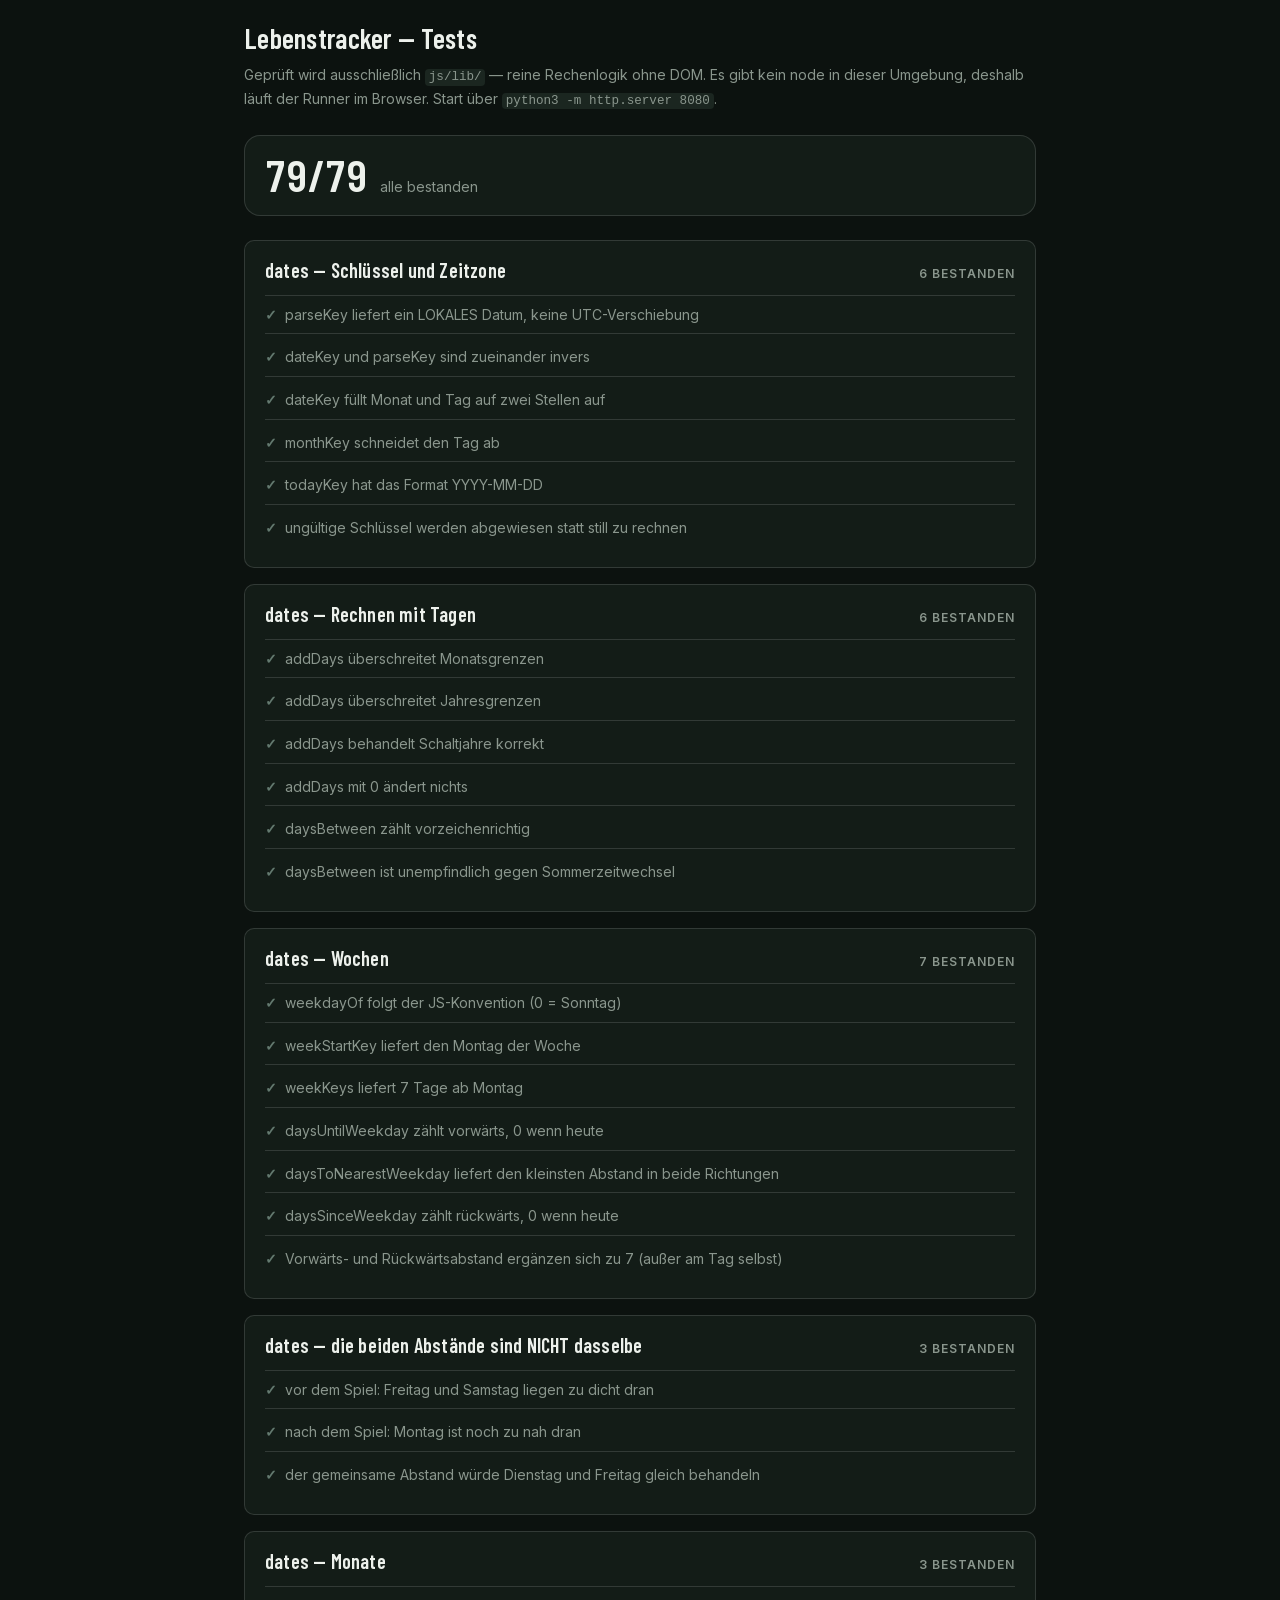
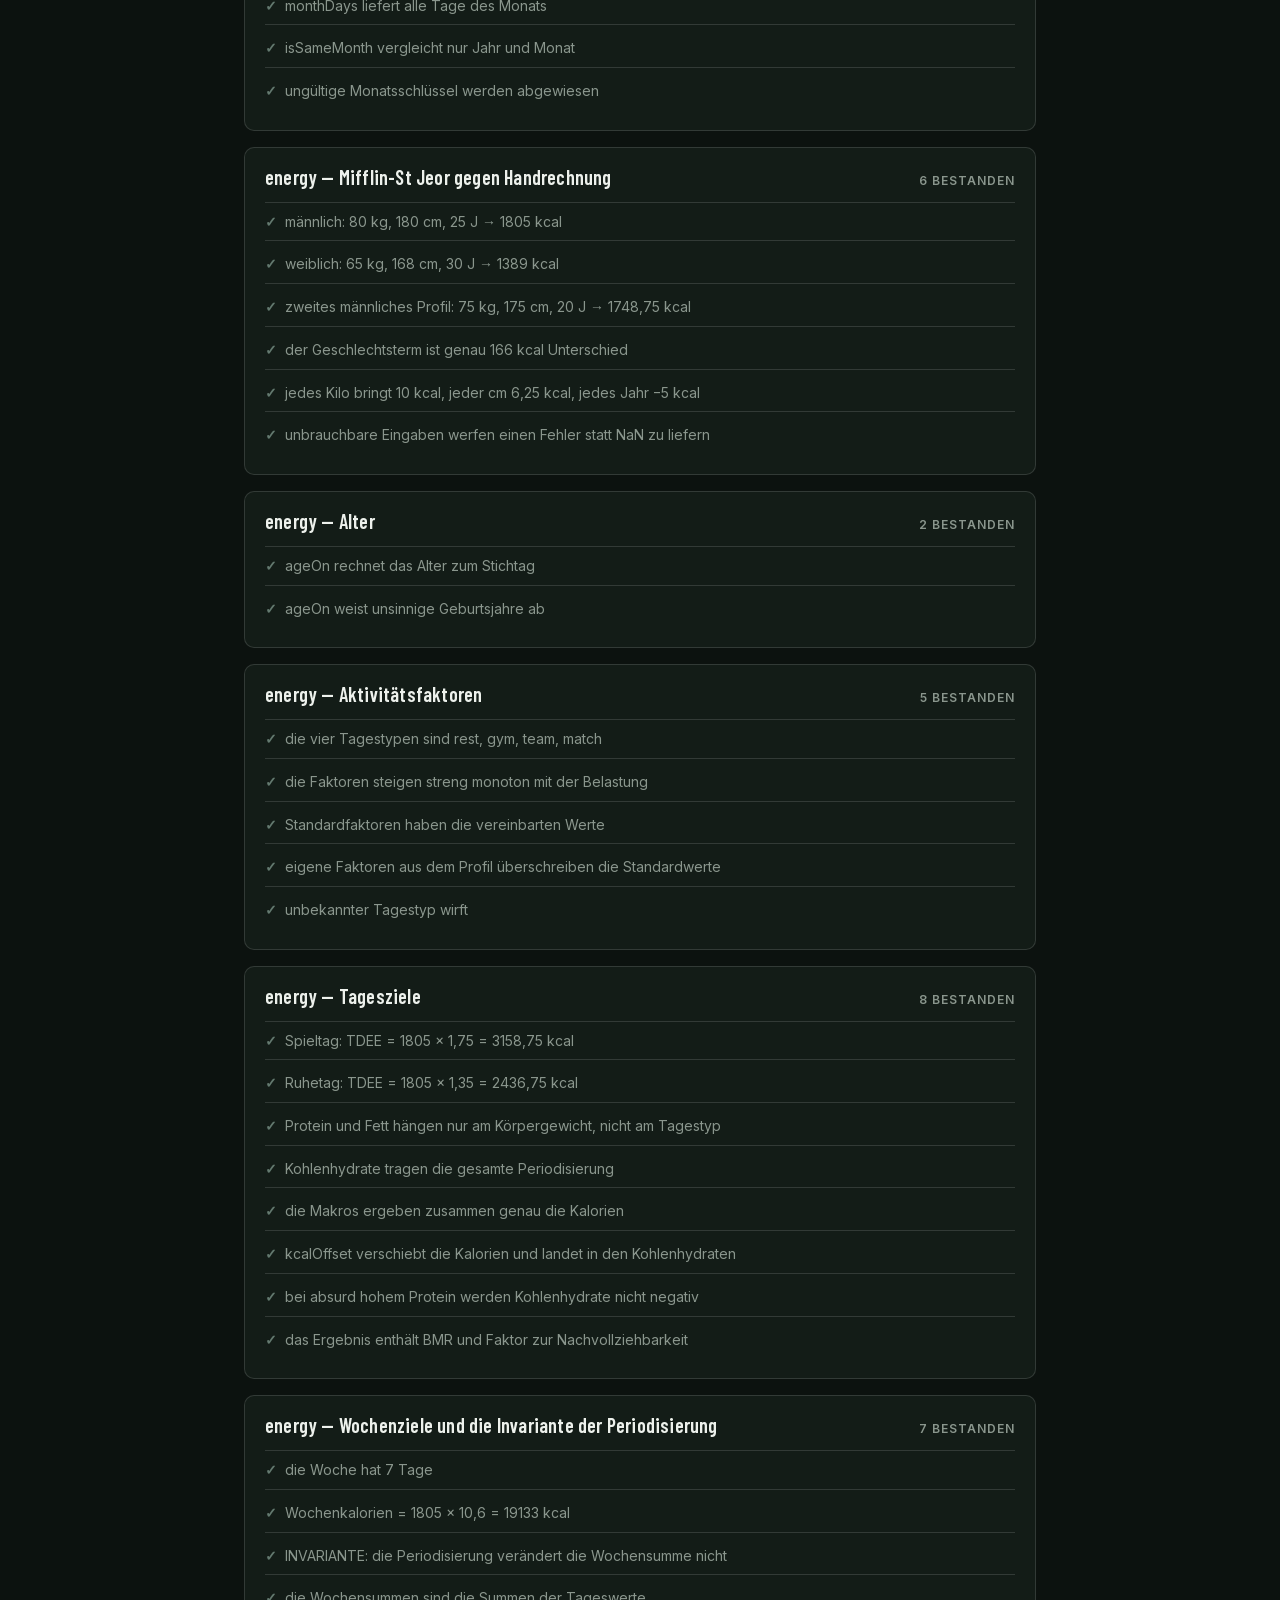
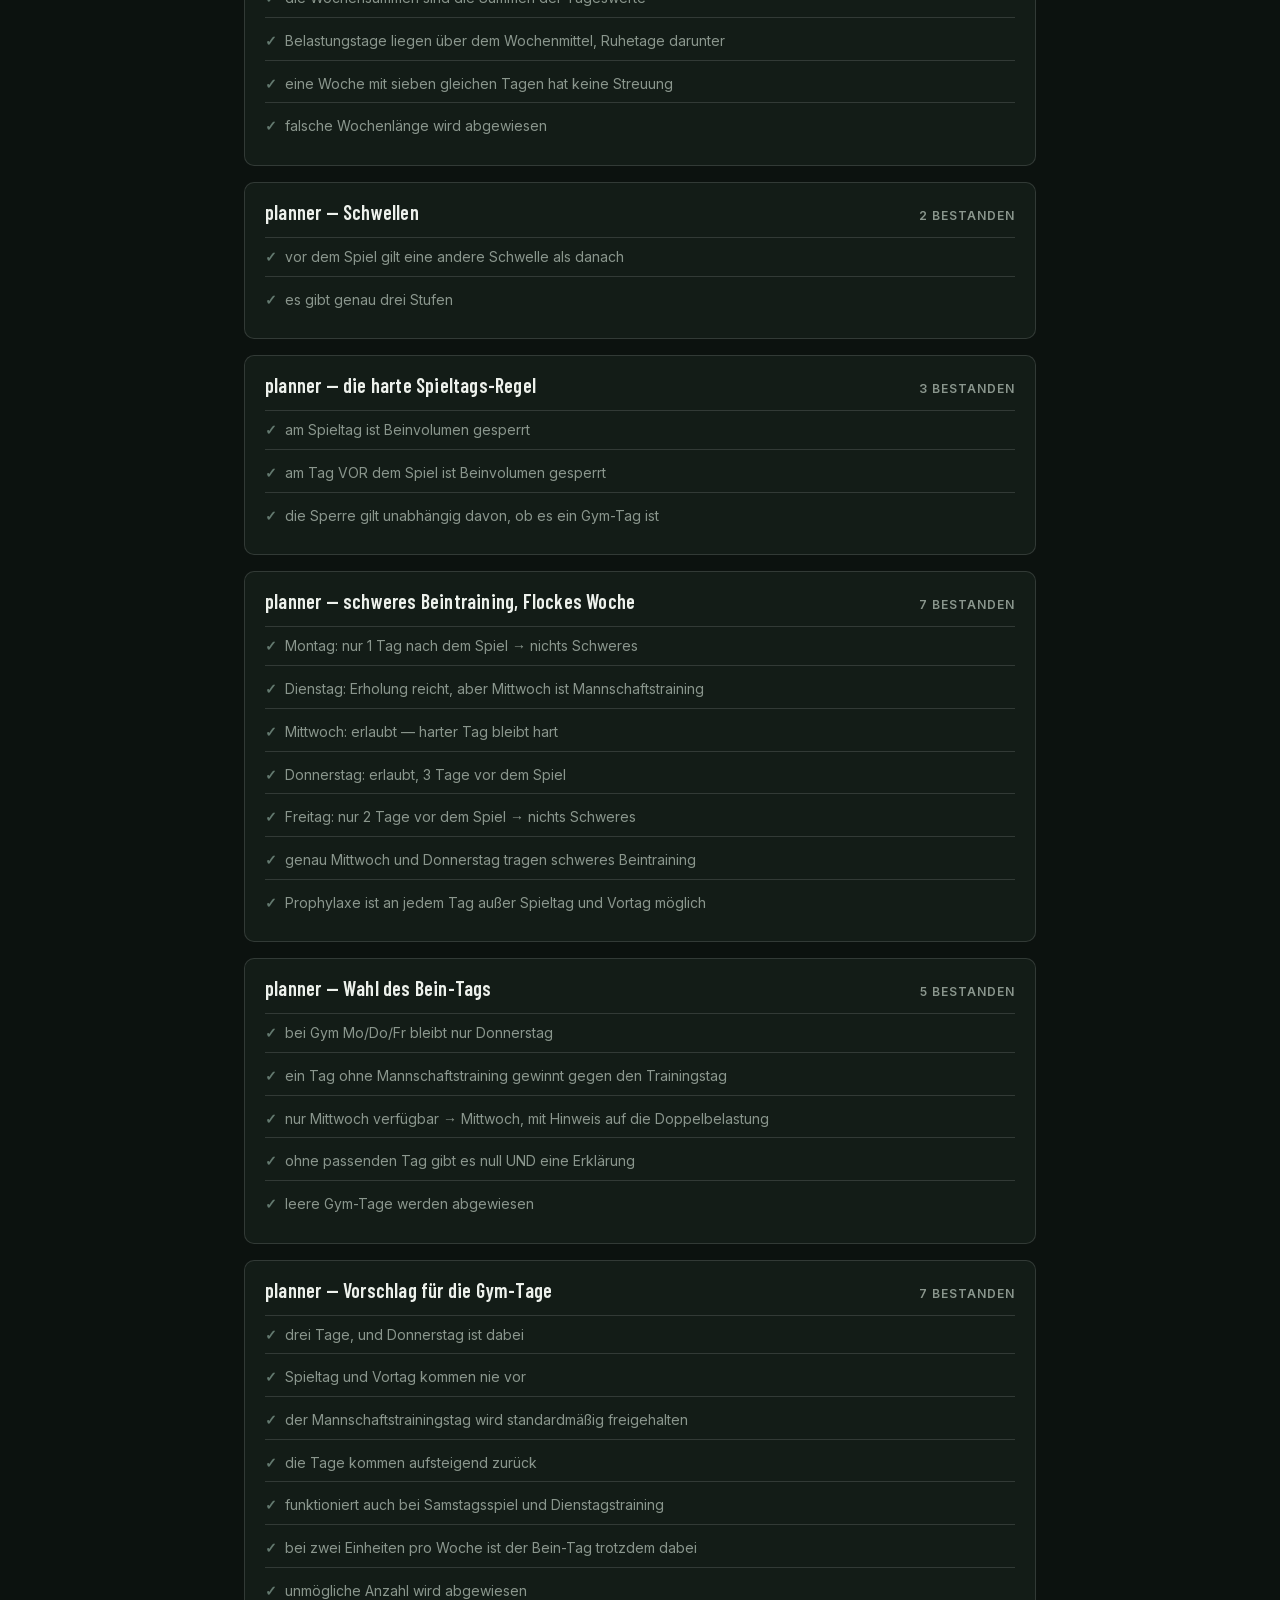
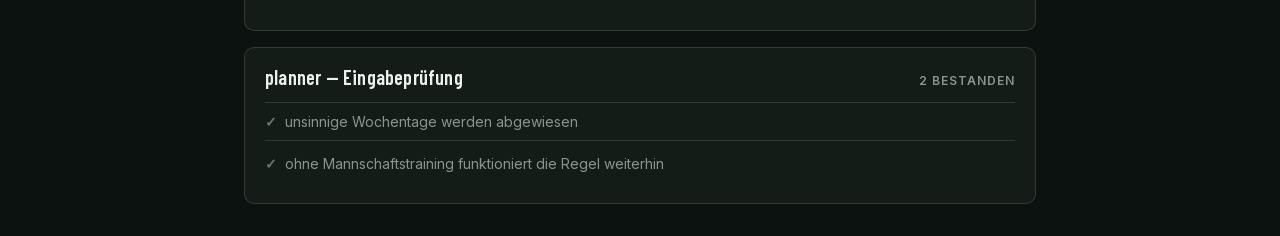
==== tests.html @ bc50cc9a "Spieltags-Regel: zwei getrennte Schwellen statt einer Korrektur eines Denkfehlers im eigenen Entwurf" ====
<!DOCTYPE html>
<html lang="de">
<head>
  <meta charset="utf-8">
  <meta name="viewport" content="width=device-width, initial-scale=1">
  <title>Lebenstracker — Tests</title>
  <link rel="stylesheet" href="css/tokens.css">
  <link rel="stylesheet" href="css/base.css">
  <style>
    body { padding: var(--space-5); max-width: 52rem; margin: 0 auto; }

    .page-head { margin-bottom: var(--space-6); }
    .page-head h1 { font-size: var(--text-xl); }
    .page-head p { color: var(--ink-muted); font-size: var(--text-sm); margin-top: var(--space-2); }

    .summary {
      display: flex; align-items: baseline; gap: var(--space-3);
      padding: var(--space-4) var(--space-5);
      border-radius: var(--radius-lg);
      background: var(--surface);
      border: 1px solid var(--line-200);
      margin-bottom: var(--space-6);
    }
    .summary__num {
      font-family: var(--font-display);
      font-size: var(--text-2xl);
      line-height: var(--leading-tight);
      font-variant-numeric: tabular-nums;
    }
    .summary__label { font-size: var(--text-sm); color: var(--ink-muted); }
    .summary--pass .summary__num { color: var(--chalk-100); }
    .summary--fail .summary__num { color: var(--redcard-500); }
    .summary--fail .summary__label { color: var(--redcard-500); }

    .suite {
      background: var(--surface);
      border: 1px solid var(--line-200);
      border-radius: var(--radius-md);
      padding: var(--space-4) var(--space-5);
      margin-bottom: var(--space-4);
    }
    .suite--failed { border-color: var(--redcard-500); }
    .suite h2 {
      display: flex; justify-content: space-between; align-items: baseline;
      gap: var(--space-4); font-size: var(--text-lg);
      padding-bottom: var(--space-3);
      border-bottom: 1px solid var(--line-200);
    }
    .suite__count {
      font-family: var(--font-body); font-size: var(--text-xs);
      font-weight: 600; text-transform: uppercase;
      letter-spacing: var(--track-wide); color: var(--ink-muted);
      white-space: nowrap;
    }
    .suite--failed .suite__count { color: var(--redcard-500); }

    .cases { list-style: none; margin: 0; padding: 0; }
    .case {
      padding: var(--space-2) 0 var(--space-2) var(--space-5);
      position: relative; font-size: var(--text-sm);
      border-bottom: 1px solid var(--line-200);
    }
    .case:last-child { border-bottom: 0; }
    /* Marke statt Farbe allein: Häkchen bzw. Kreuz */
    .case::before {
      position: absolute; left: 0; top: var(--space-2);
      font-weight: 600;
    }
    .case--pass::before { content: '✓'; color: var(--data-500); }
    .case--fail::before { content: '✕'; color: var(--redcard-500); }
    .case--pass .case__name { color: var(--ink-muted); }
    .case--fail .case__name { color: var(--ink); font-weight: 600; }

    .case__error {
      margin: var(--space-2) 0 var(--space-1);
      padding: var(--space-3);
      background: var(--pitch-900);
      border-left: 2px solid var(--redcard-500);
      border-radius: var(--radius-sm);
      font-size: var(--text-xs);
      font-family: ui-monospace, SFMono-Regular, Menlo, monospace;
      white-space: pre-wrap; overflow-x: auto; color: var(--ink);
    }

    .loading { color: var(--ink-muted); font-size: var(--text-sm); }
  </style>
</head>
<body>
  <div class="page-head">
    <h1>Lebenstracker — Tests</h1>
    <p>
      Geprüft wird ausschließlich <code>js/lib/</code> — reine Rechenlogik ohne
      DOM. Es gibt kein node in dieser Umgebung, deshalb läuft der Runner im
      Browser. Start über <code>python3 -m http.server 8080</code>.
    </p>
  </div>

  <div id="out" class="loading">Tests laufen …</div>

  <script type="module">
    import { report } from './tests/harness.js';

    const out = document.getElementById('out');

    // Jede neue Testdatei hier eintragen.
    const files = [
      './tests/dates.test.js',
      './tests/energy.test.js',
      './tests/planner.test.js',
    ];

    try {
      // Reihenfolge beibehalten, damit der Bericht stabil bleibt.
      for (const f of files) await import(f);
      out.className = '';
      report(out);
    } catch (err) {
      out.className = '';
      out.innerHTML =
        '<div class="summary summary--fail">' +
        '<span class="summary__num">!</span>' +
        '<span class="summary__label">Testdateien konnten nicht geladen werden</span>' +
        '</div>';
      const pre = document.createElement('pre');
      pre.className = 'case__error';
      pre.textContent = `${err.name}: ${err.message}\n\n${err.stack ?? ''}`;
      out.appendChild(pre);
      window.__testResult = { total: 0, failed: 1, passed: 0, loadError: String(err) };
    }
  </script>
</body>
</html>
---- css/tokens.css ----
/* ═══════════════════════════════════════════════════════════════════════════
   Lebenstracker — Design-Tokens, Richtung "Flutlicht"

   Ein Amateurplatz bei Flutlicht, abends: entsättigtes Platz-Grünschwarz,
   kreideweiße Haarlinien wie Spielfeldmarkierungen, und ein einziger
   chromatischer Signalton — das Natriumdampf-Orange alter Flutlichtmasten.

   Die Palette ist geprüft, nicht geschätzt:
       python3 tools/check_contrast.py
   Jede Änderung an den Farbwerten unten erfordert einen erneuten Durchlauf.
   ═══════════════════════════════════════════════════════════════════════════ */

/* ─── Schriften, lokal, keine externen Anfragen ─────────────────────────── */

@font-face {
  font-family: 'Barlow Condensed';
  font-style: normal;
  font-weight: 600;
  font-display: swap;
  src: url('../fonts/barlow-condensed-600-latin.woff2') format('woff2');
}

@font-face {
  font-family: 'Inter';
  font-style: normal;
  font-weight: 100 900;          /* Variable Font, eine Datei */
  font-display: swap;
  src: url('../fonts/inter-var-latin.woff2') format('woff2');
}

:root {
  /* ═══ Farbe ══════════════════════════════════════════════════════════════

     REGELN (aus tools/check_contrast.py, Abschnitt 4 — bitte einhalten,
     sonst ist der Prüfbericht ungültig):

     1. Charts benutzen nur --chalk-100, --chalk-500, --data-500 und
        --sodium-500. --redcard-500 kommt in KEINEM Chart vor: gegen
        --data-500 kollabiert es bei Protanopie auf ΔE 3.7.
     2. Schwellenwerte werden als Referenzlinie gezeichnet, nie als Farbe
        der Marke. Position ist die robustere Kodierung.
     3. Kein Ampelsystem. "Alles gut" ist die ABWESENHEIT von Farbe.
        Das Flutlicht geht nur an, wenn etwas Aufmerksamkeit braucht.
     4. Jeder Zustand trägt immer ein WORT, nie Farbe allein.
     ════════════════════════════════════════════════════════════════════════ */

  /* Flächen — grünstichiges Schwarz, nie reines #000 */
  --pitch-900: #0C120F;          /* Seitenhintergrund */
  --pitch-800: #131C17;          /* Kartenfläche */
  --pitch-700: #1B2620;          /* erhöhte Fläche, Eingabefelder */
  --pitch-600: #24322B;          /* Hover, gedrückter Zustand */

  /* Kreide — die Farbe der Spielfeldmarkierung */
  --chalk-100: #EDF1EC;          /* Primärtext, Datenpunkte      16.6:1 */
  --chalk-500: #8A968D;          /* Labels, Sekundärtext          6.2:1 */
  --line-200: rgba(237, 241, 236, 0.14);   /* Haarlinie = Markierung */
  --line-300: rgba(237, 241, 236, 0.26);   /* betonte Haarlinie */

  /* Daten — recessive Marke. NUR Grafik, trägt niemals Schrift. */
  --data-500: #63796F;           /* Balken, ruhende Marken        4.1:1 */

  /* Signal — Natriumdampf. Der einzige chromatische Akzent. */
  --sodium-500: #FF8A1F;         /* Warnung, aktueller Wert       8.0:1 */
  --sodium-fill: rgba(255, 138, 31, 0.16);   /* Fläche unter Linien */
  --sodium-glow: rgba(255, 138, 31, 0.32);   /* Fokusring */

  /* Rote Karte — ausschließlich Text für den Zustand "Ruhetag".
     Auf --pitch-700 nur ab 24px bzw. 19px bold (4.21:1). */
  --redcard-500: #F53B5C;        /* Alarmzustand                  5.1:1 */

  /* Semantische Aliase */
  --bg: var(--pitch-900);
  --surface: var(--pitch-800);
  --surface-raised: var(--pitch-700);
  --ink: var(--chalk-100);
  --ink-muted: var(--chalk-500);
  --accent: var(--sodium-500);

  /* ═══ Typografie ════════════════════════════════════════════════════════ */

  /* Barlow Condensed: Zahlen und Überschriften. Schmal wie eine
     Trikotnummer — große Werte passen damit auf ein Handydisplay. */
  --font-display: 'Barlow Condensed', 'Helvetica Neue', Arial, sans-serif;

  /* Inter: Fließtext und Bedienelemente, bei kleinen Größen auf dem
     Handy besser lesbar als eine Condensed. */
  --font-body: 'Inter', -apple-system, BlinkMacSystemFont, 'Segoe UI',
               Roboto, sans-serif;

  --text-xs: 0.75rem;    /* 12px — Achsenbeschriftung, Fußnoten */
  --text-sm: 0.875rem;   /* 14px — Labels, Hilfstexte */
  --text-md: 1rem;       /* 16px — Fließtext, Eingaben (nie kleiner:
                                    iOS zoomt bei <16px in Feldern) */
  --text-lg: 1.25rem;    /* 20px — Kartenüberschrift */
  --text-xl: 1.75rem;    /* 28px — Screenüberschrift */
  --text-2xl: 2.75rem;   /* 44px — Kennzahl */
  --text-hero: 4rem;     /* 64px — RESERVIERT für den Bereitschafts-Wert */

  --leading-tight: 1.05;   /* Displayzahlen */
  --leading-snug: 1.3;     /* Überschriften */
  --leading-normal: 1.55;  /* Fließtext */

  --track-wide: 0.08em;    /* Eyebrow-Labels in Versalien */

  /* ═══ Maße ══════════════════════════════════════════════════════════════ */

  --space-1: 0.25rem;   /*  4px */
  --space-2: 0.5rem;    /*  8px */
  --space-3: 0.75rem;   /* 12px */
  --space-4: 1rem;      /* 16px */
  --space-5: 1.25rem;   /* 20px */
  --space-6: 1.5rem;    /* 24px */
  --space-8: 2rem;      /* 32px */
  --space-12: 3rem;     /* 48px */

  --radius-sm: 4px;     /* Datenenden von Balken */
  --radius-md: 10px;    /* Karten, Eingabefelder */
  --radius-lg: 16px;    /* Bereitschafts-Karte */
  --radius-pill: 999px;

  --tap-min: 48px;      /* Mindestgröße jeder Trefferfläche */
  --content-max: 34rem; /* Lesebreite, zentriert auf großen Displays */
  --tabbar-h: 56px;

  /* iPhone-Notch und Home-Indicator */
  --safe-top: env(safe-area-inset-top, 0px);
  --safe-bottom: env(safe-area-inset-bottom, 0px);

  /* ═══ Bewegung ══════════════════════════════════════════════════════════ */

  --ease: cubic-bezier(0.2, 0, 0.2, 1);
  --dur-fast: 120ms;
  --dur-med: 240ms;
}

@media (prefers-reduced-motion: reduce) {
  :root {
    --dur-fast: 0ms;
    --dur-med: 0ms;
  }
}
---- css/base.css ----
/* ═══════════════════════════════════════════════════════════════════════════
   Basis — Reset, Typografie, Formularelemente, Fokus.

   Diese Datei benutzt AUSSCHLIESSLICH Element-Selektoren. Klassen leben in
   components.css. Damit können sich die beiden Dateien nicht gegenseitig
   überschreiben und Abstände heben sich nicht auf.
   ═══════════════════════════════════════════════════════════════════════════ */

*,
*::before,
*::after {
  box-sizing: border-box;
}

html {
  /* Kein Auto-Zoom bei Drehung, keine horizontale Verschiebung */
  -webkit-text-size-adjust: 100%;
  text-size-adjust: 100%;
  overflow-x: hidden;
}

body {
  margin: 0;
  min-height: 100dvh;
  background: var(--bg);
  color: var(--ink);
  font-family: var(--font-body);
  font-size: var(--text-md);
  line-height: var(--leading-normal);
  font-weight: 400;
  -webkit-font-smoothing: antialiased;
  /* Kein grauer Blitz beim Antippen — wir gestalten :active selbst */
  -webkit-tap-highlight-color: transparent;
  /* Kein Gummiband-Effekt über die App hinaus */
  overscroll-behavior-y: contain;
}

/* ─── Überschriften: Display-Schrift, eng gesetzt ───────────────────────── */

h1,
h2,
h3 {
  margin: 0;
  font-family: var(--font-display);
  font-weight: 600;
  line-height: var(--leading-snug);
  letter-spacing: 0.01em;
}

h1 { font-size: var(--text-xl); }
h2 { font-size: var(--text-lg); }
h3 {
  font-size: var(--text-sm);
  font-family: var(--font-body);
  font-weight: 600;
  color: var(--ink-muted);
  text-transform: uppercase;
  letter-spacing: var(--track-wide);
}

p {
  margin: 0 0 var(--space-3);
}

p:last-child {
  margin-bottom: 0;
}

small {
  font-size: var(--text-sm);
  color: var(--ink-muted);
}

strong {
  font-weight: 600;
  color: var(--ink);
}

/* Zahlen laufen nicht: gleiche Ziffernbreite, damit sich Werte beim
   Aktualisieren nicht verschieben. */
output,
time,
td,
th {
  font-variant-numeric: tabular-nums;
}

a {
  color: var(--accent);
  text-decoration-thickness: 1px;
  text-underline-offset: 2px;
}

/* Ohne das erbt <code> die Standard-Serifenschrift des Browsers. */
code,
kbd,
samp,
pre {
  font-family: ui-monospace, SFMono-Regular, 'SF Mono', Menlo, Consolas, monospace;
  font-size: 0.9em;
}

code {
  padding: 0.1em 0.3em;
  background: var(--surface-raised);
  border-radius: var(--radius-sm);
}

pre {
  margin: 0;
  overflow-x: auto;
}

pre code {
  padding: 0;
  background: none;
}

ul,
ol {
  margin: 0 0 var(--space-3);
  padding-left: var(--space-5);
}

li {
  margin-bottom: var(--space-1);
}

hr {
  border: 0;
  border-top: 1px solid var(--line-200);
  margin: var(--space-5) 0;
}

/* ─── Tabellen (Tabellenansicht unter jedem Chart) ──────────────────────── */

table {
  width: 100%;
  border-collapse: collapse;
  font-size: var(--text-sm);
}

th,
td {
  padding: var(--space-2) var(--space-1);
  text-align: right;
  border-bottom: 1px solid var(--line-200);
}

th:first-child,
td:first-child {
  text-align: left;
}

th {
  font-weight: 600;
  color: var(--ink-muted);
  font-size: var(--text-xs);
  text-transform: uppercase;
  letter-spacing: var(--track-wide);
}

/* ─── Formularelemente ─────────────────────────────────────────────────── */

label {
  display: block;
  font-size: var(--text-sm);
  font-weight: 600;
  color: var(--ink-muted);
  margin-bottom: var(--space-2);
}

input,
select,
textarea,
button {
  font-family: inherit;
  /* Nie unter 16px: iOS Safari zoomt sonst beim Fokussieren ins Feld. */
  font-size: var(--text-md);
  color: inherit;
}

input[type='number'],
input[type='text'],
input[type='date'],
select,
textarea {
  width: 100%;
  min-height: var(--tap-min);
  padding: var(--space-3);
  background: var(--surface-raised);
  border: 1px solid var(--line-200);
  border-radius: var(--radius-md);
  appearance: none;
}

input[type='number'] {
  font-family: var(--font-display);
  font-size: var(--text-lg);
  font-variant-numeric: tabular-nums;
}

/* Spinner der Zahlenfelder weg — auf dem Handy nutzlos und fehleranfällig */
input[type='number']::-webkit-outer-spin-button,
input[type='number']::-webkit-inner-spin-button {
  appearance: none;
  margin: 0;
}

textarea {
  min-height: 5rem;
  resize: vertical;
  line-height: var(--leading-normal);
}

button {
  min-height: var(--tap-min);
  border: 0;
  border-radius: var(--radius-md);
  background: none;
  cursor: pointer;
  font-weight: 600;
  transition: background var(--dur-fast) var(--ease),
              opacity var(--dur-fast) var(--ease);
}

button:disabled {
  opacity: 0.4;
  cursor: not-allowed;
}

fieldset {
  border: 0;
  margin: 0;
  padding: 0;
}

legend {
  padding: 0;
  font-size: var(--text-sm);
  font-weight: 600;
  color: var(--ink-muted);
}

/* ─── Fokus: immer sichtbar, in der Signalfarbe ─────────────────────────── */

:focus {
  outline: none;
}

:focus-visible {
  outline: 2px solid var(--accent);
  outline-offset: 2px;
  border-radius: var(--radius-sm);
}

/* ─── Nur für Screenreader ─────────────────────────────────────────────── */

[hidden] {
  display: none !important;
}
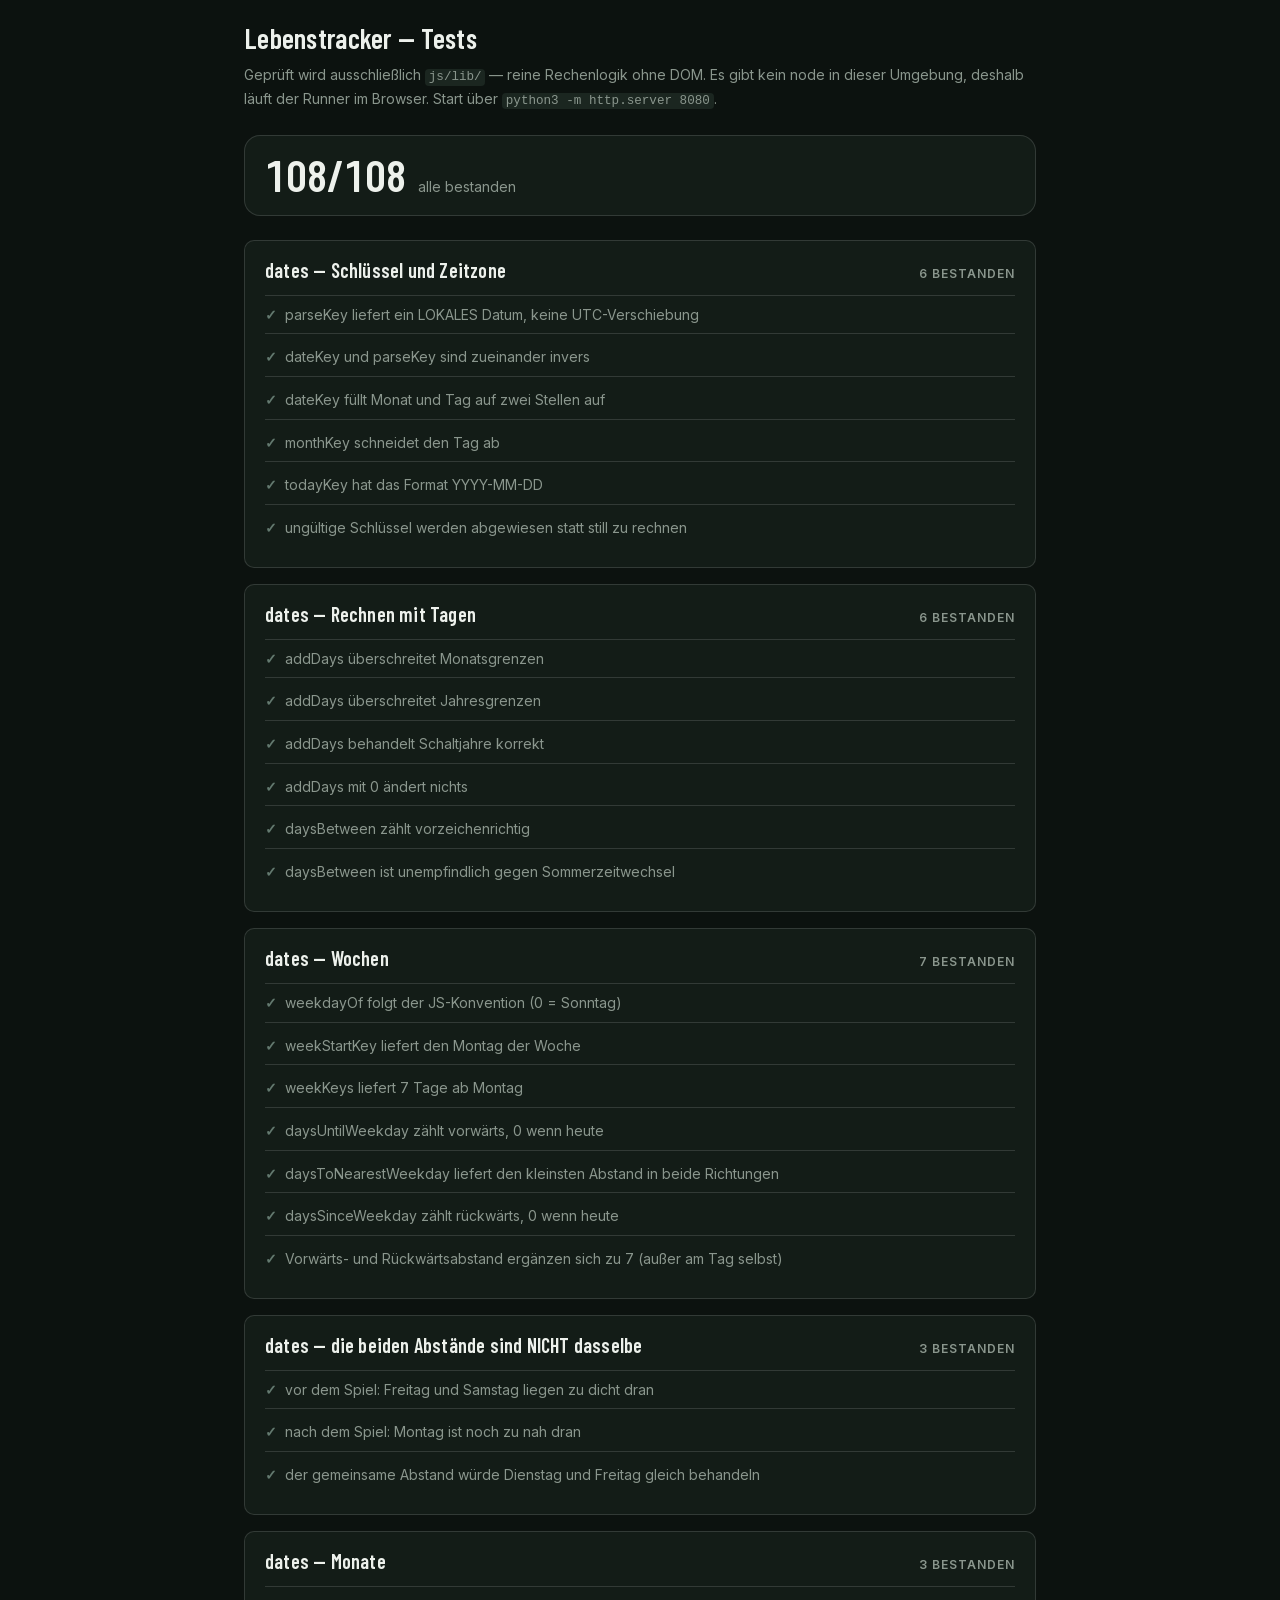
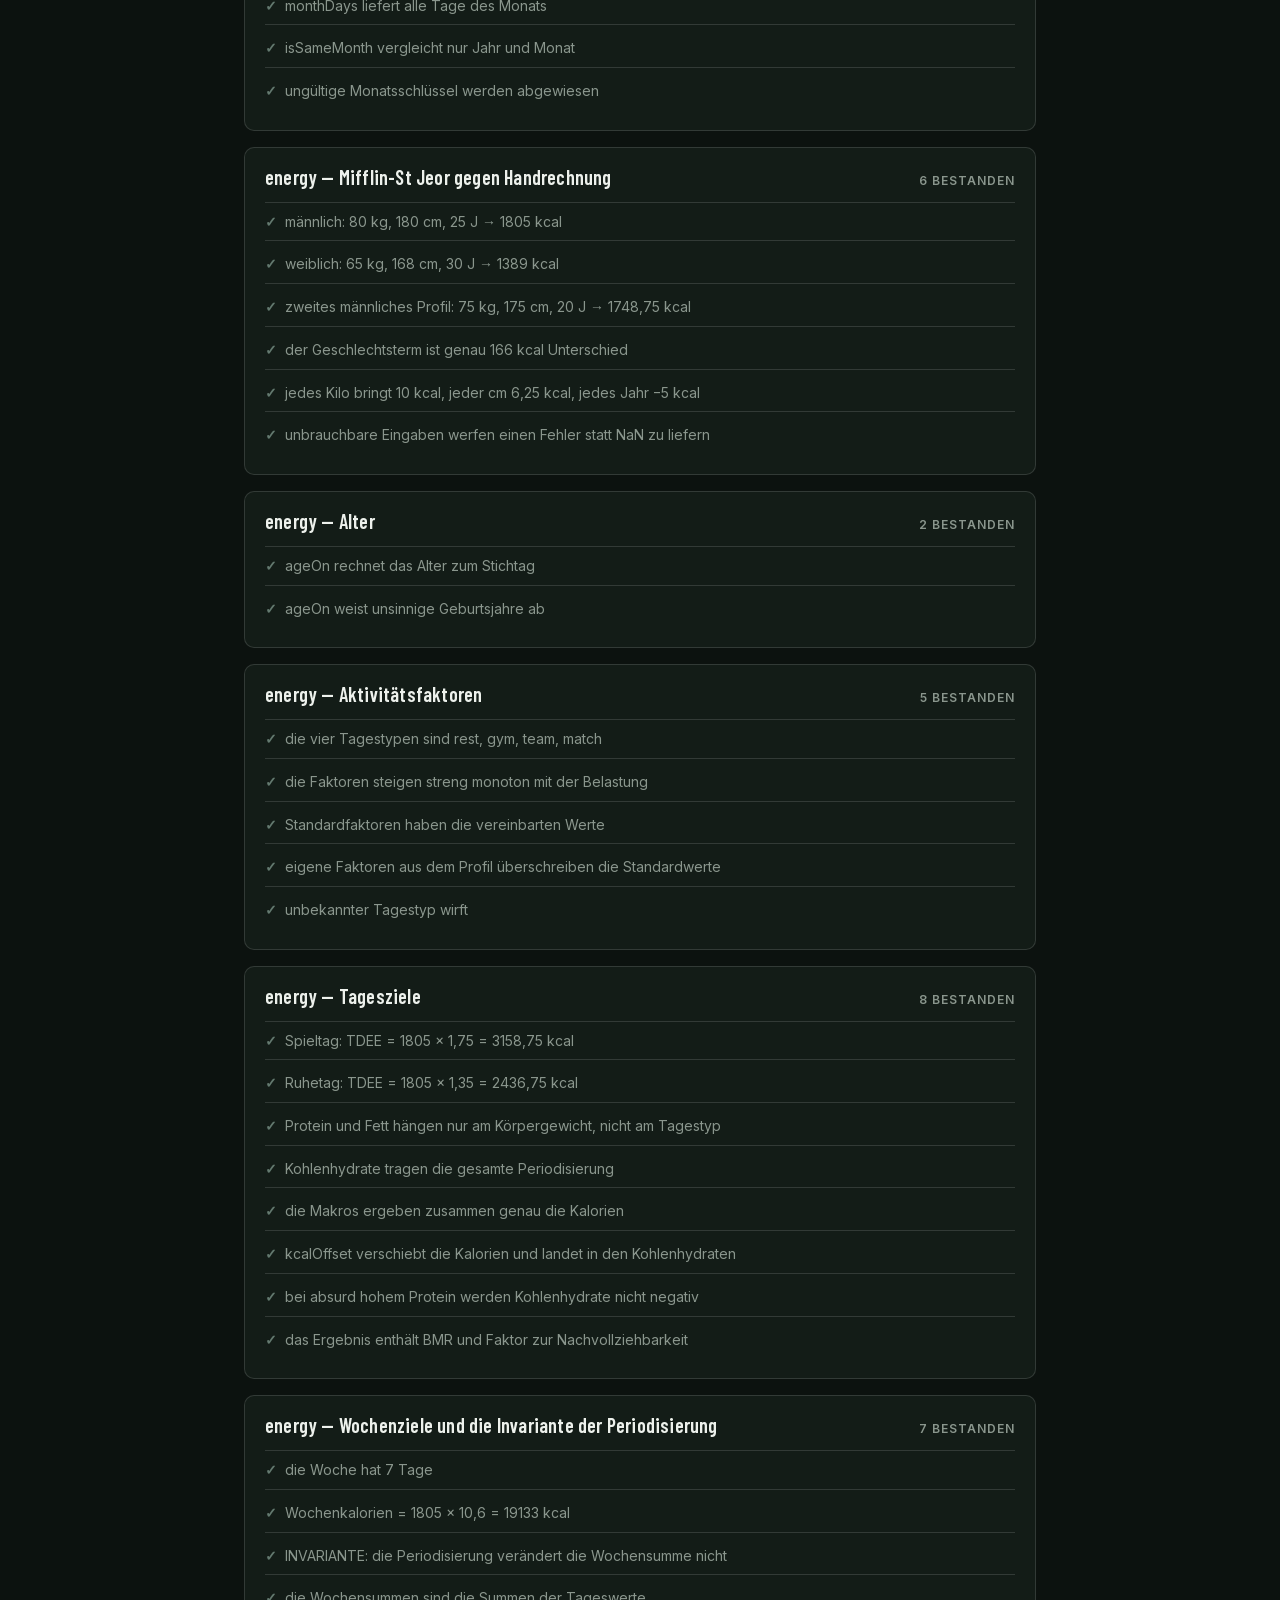
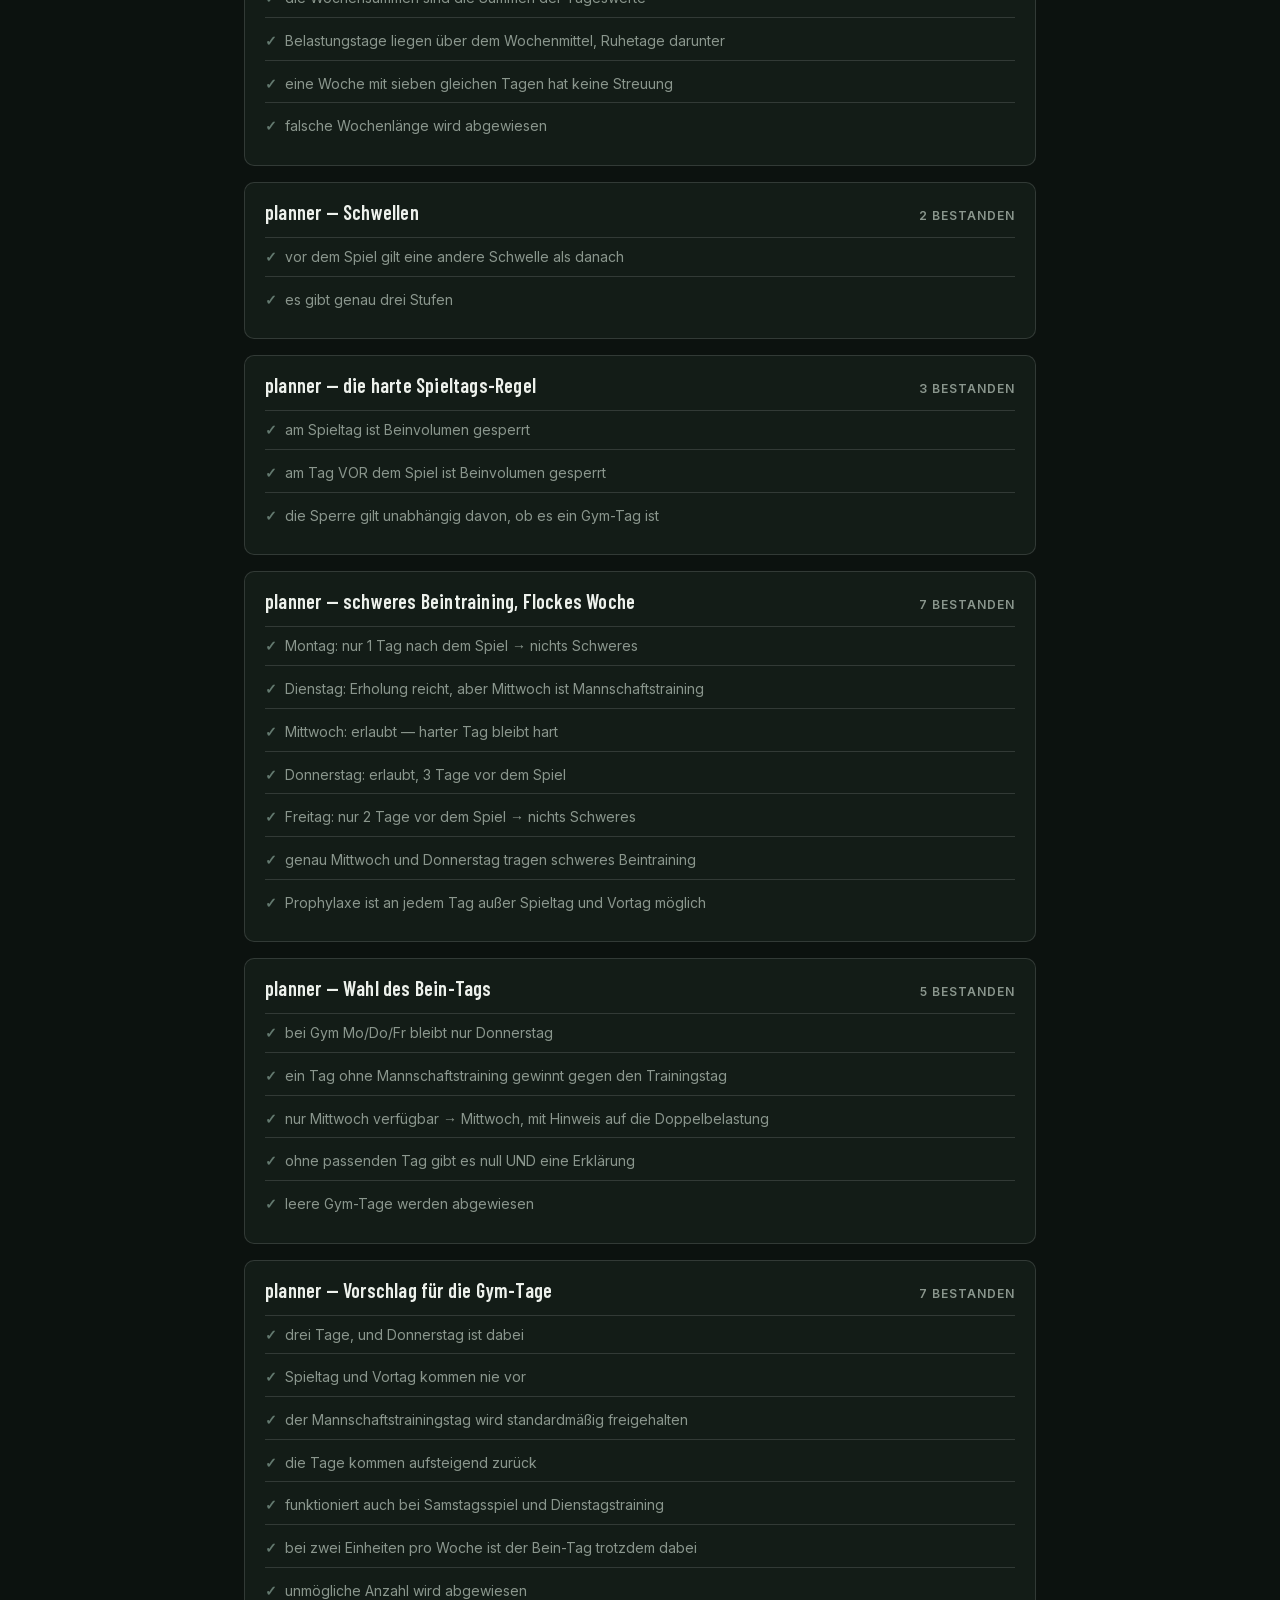
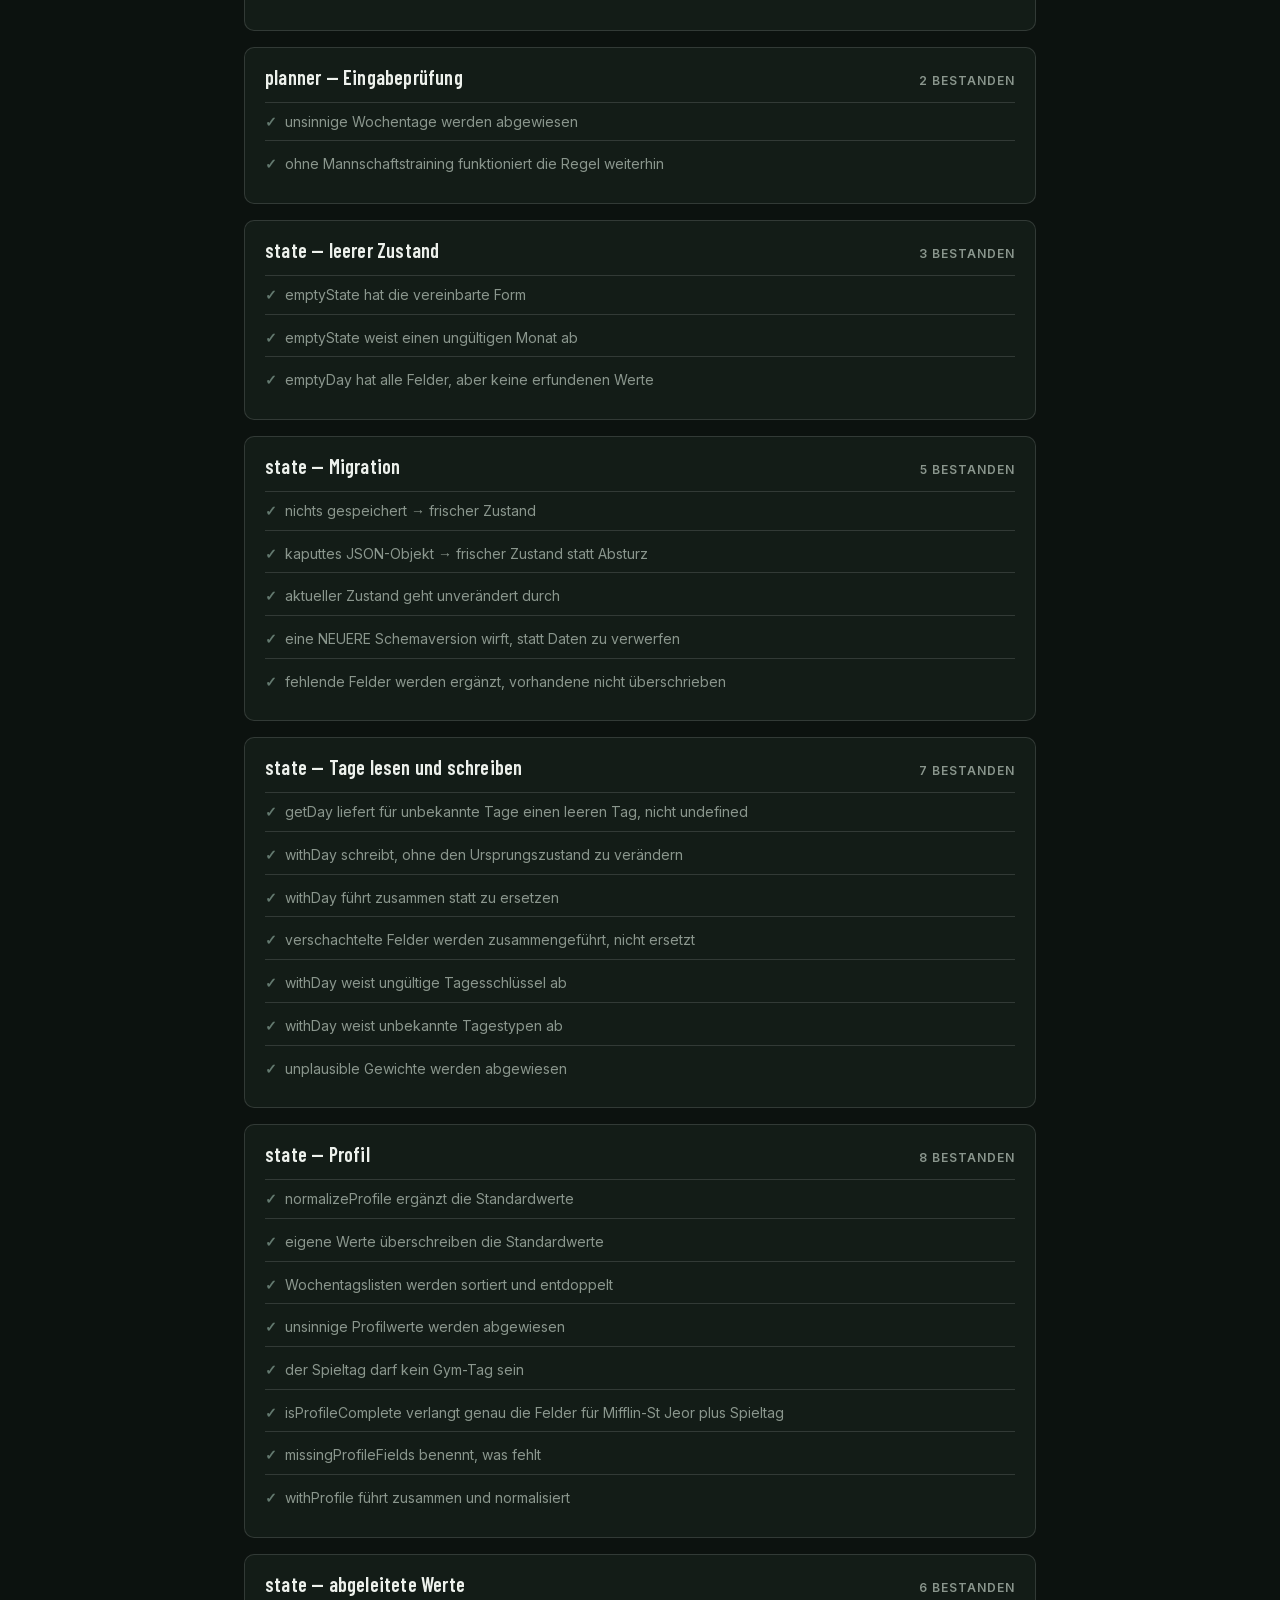
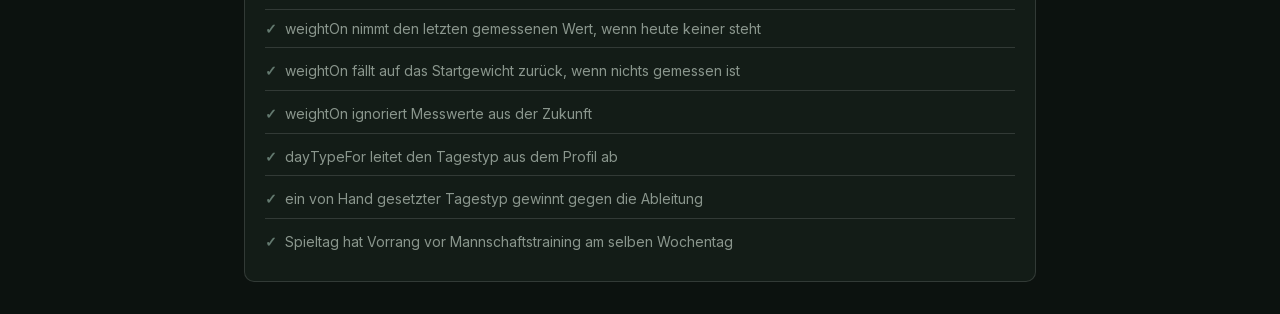
==== commit 528f4fea: "Phase 1: App-Huelle, Onboarding, PWA, erste echte Zielwerte Die App laeuft. Onboarding legt das Prof" ====
--- a/tests.html
+++ b/tests.html
@@ -107,6 +107,7 @@
       './tests/dates.test.js',
       './tests/energy.test.js',
       './tests/planner.test.js',
+      './tests/state.test.js',
     ];
 
     try {
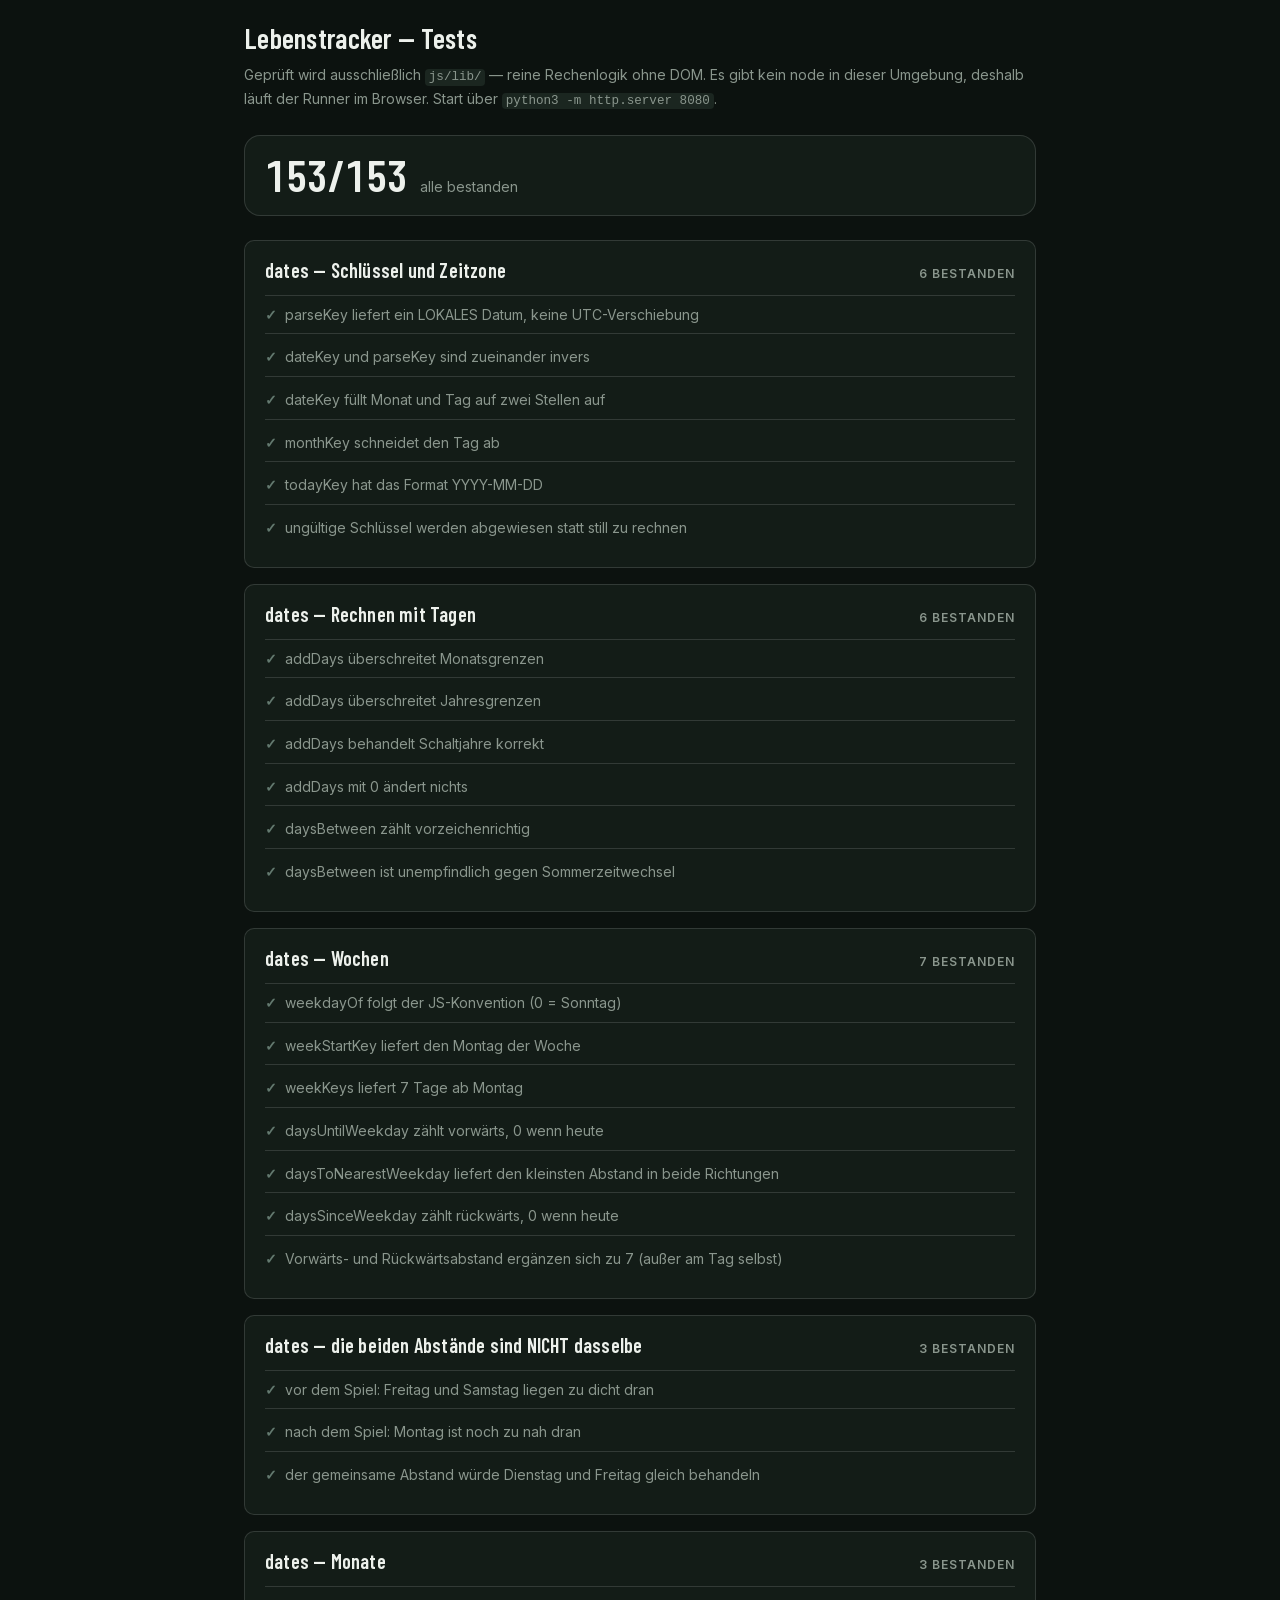
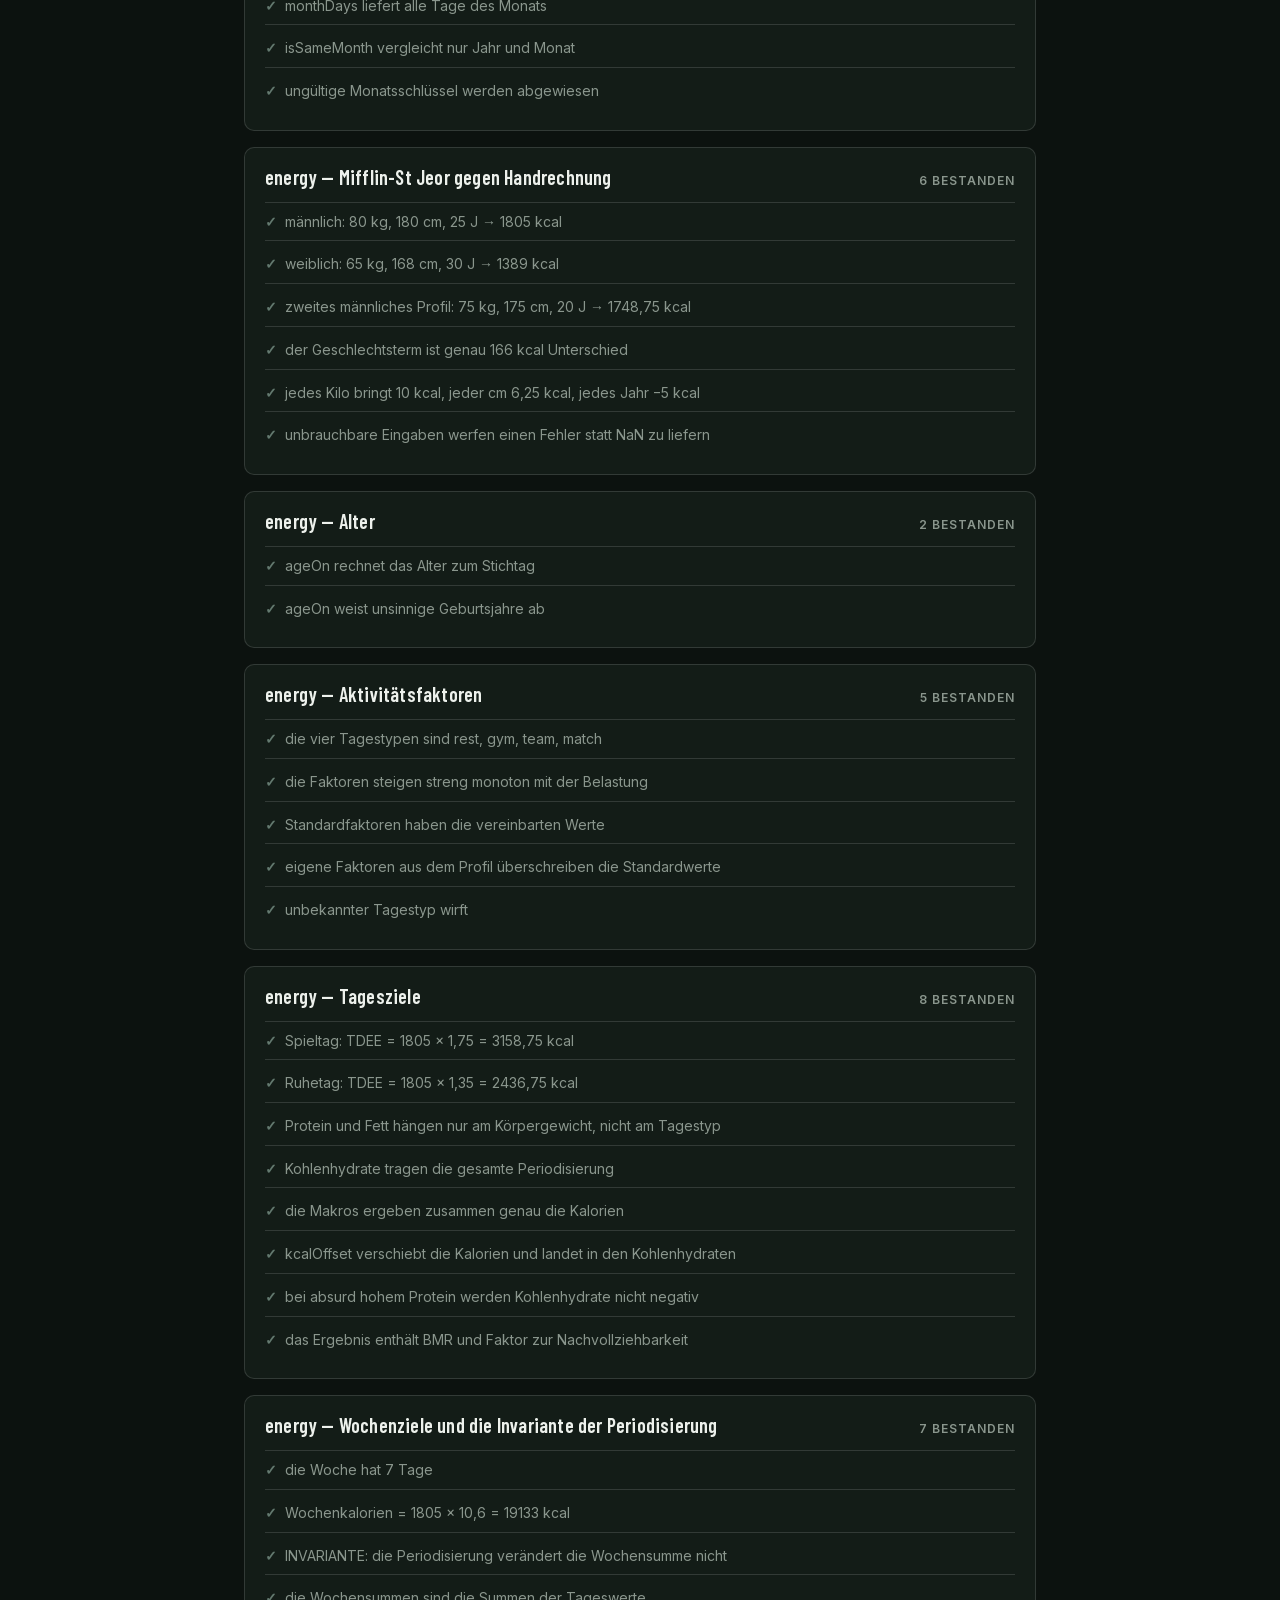
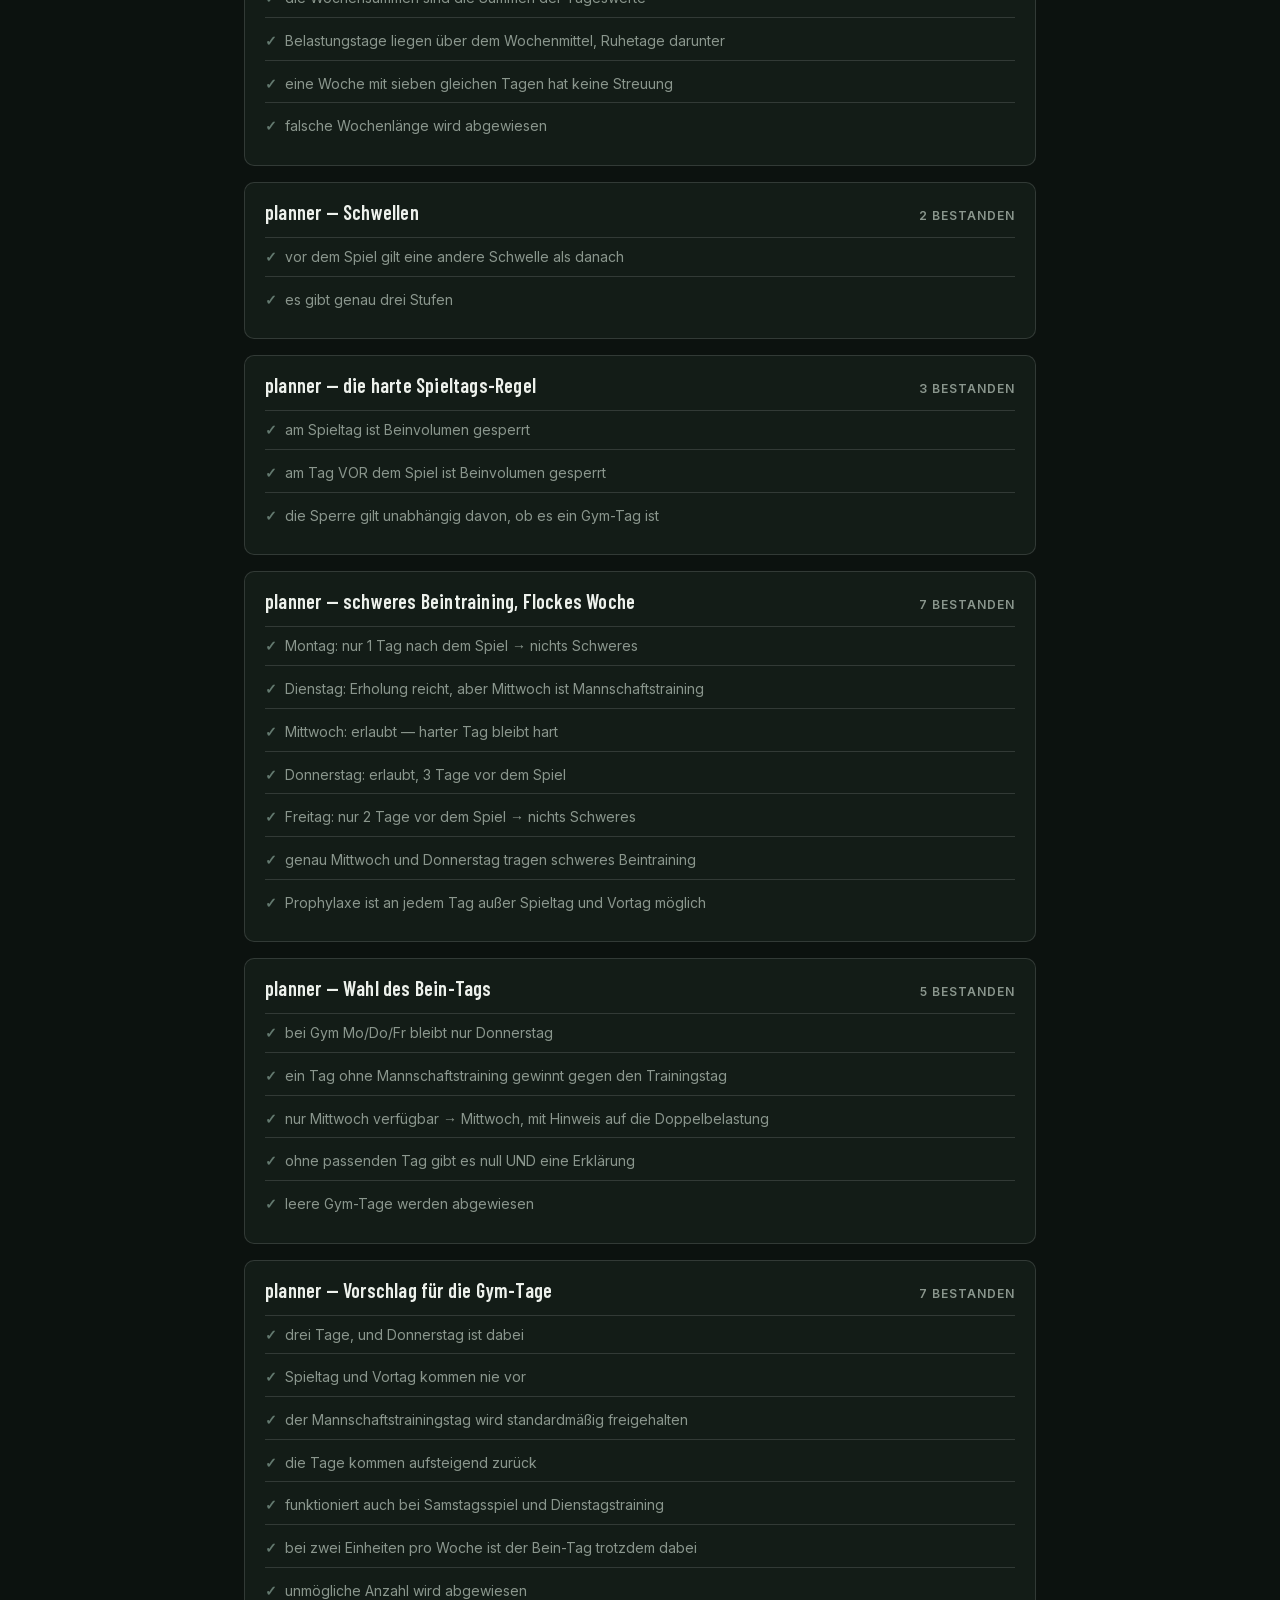
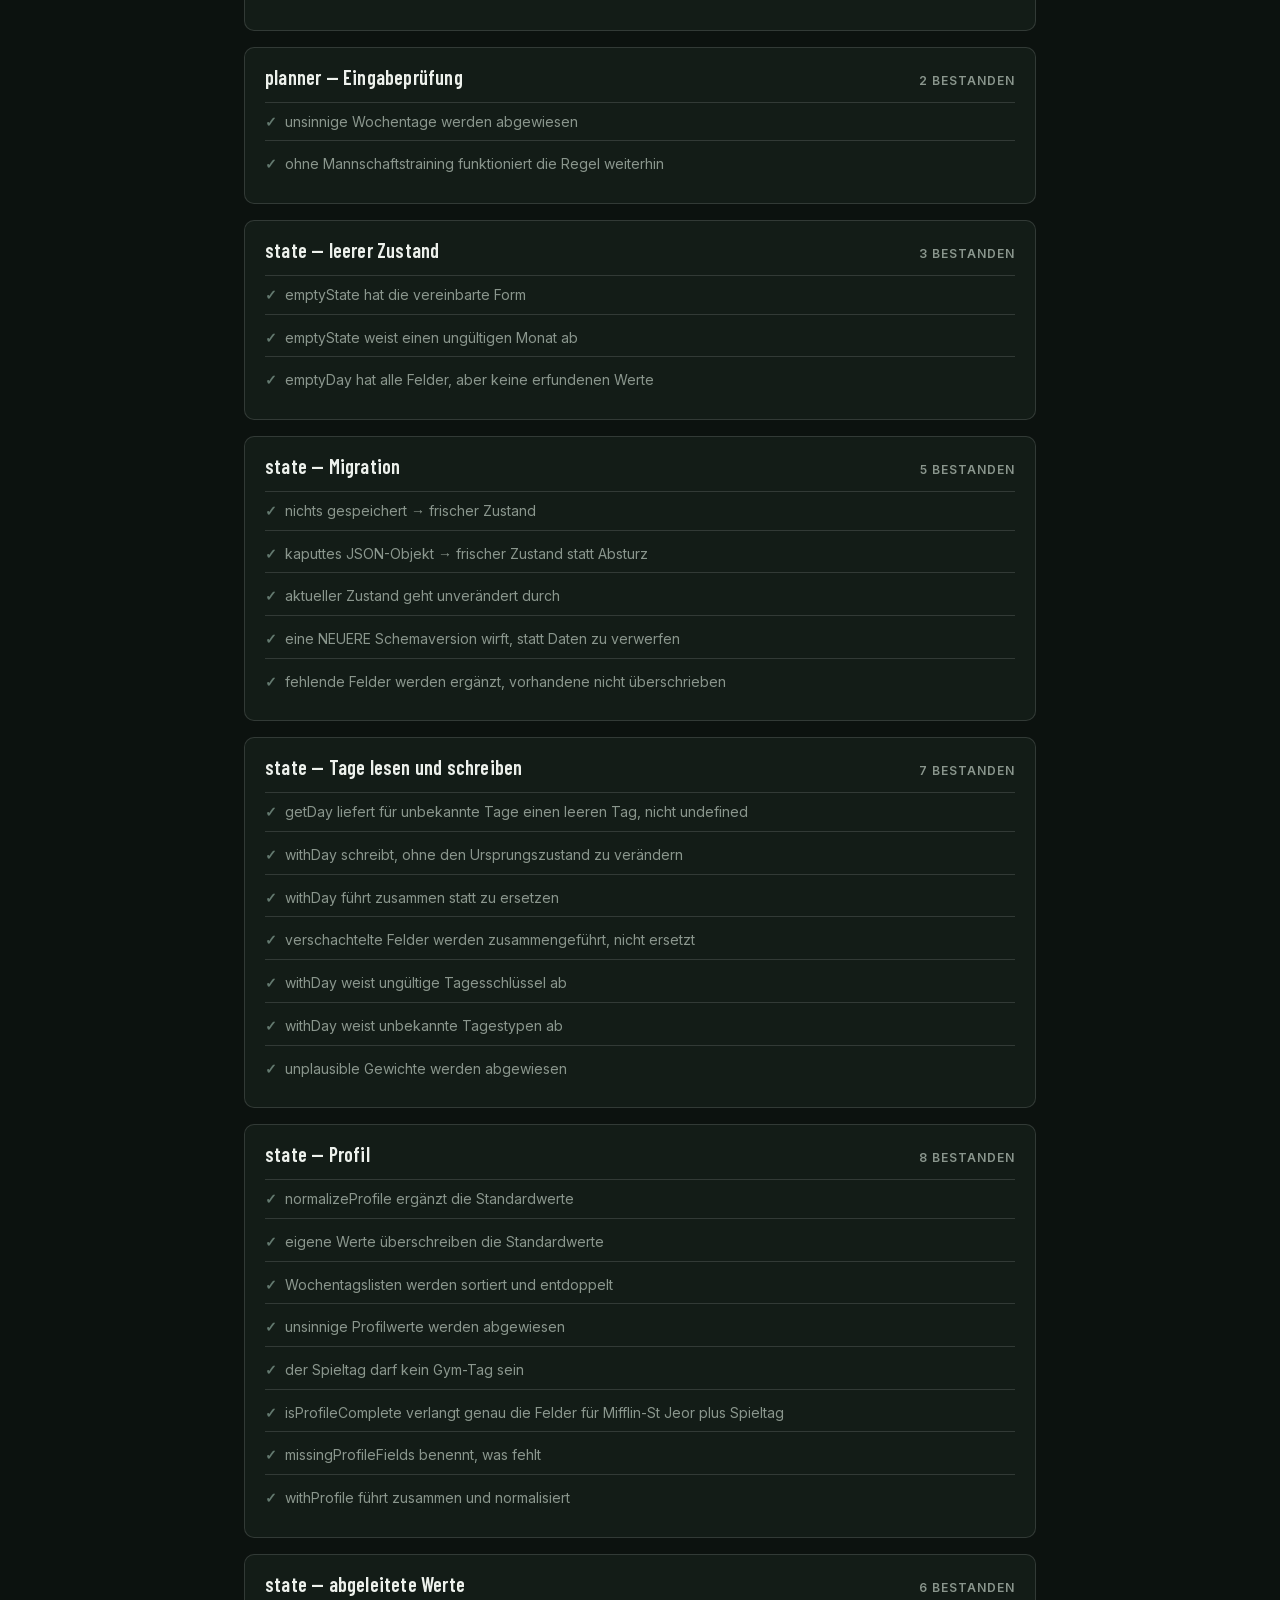
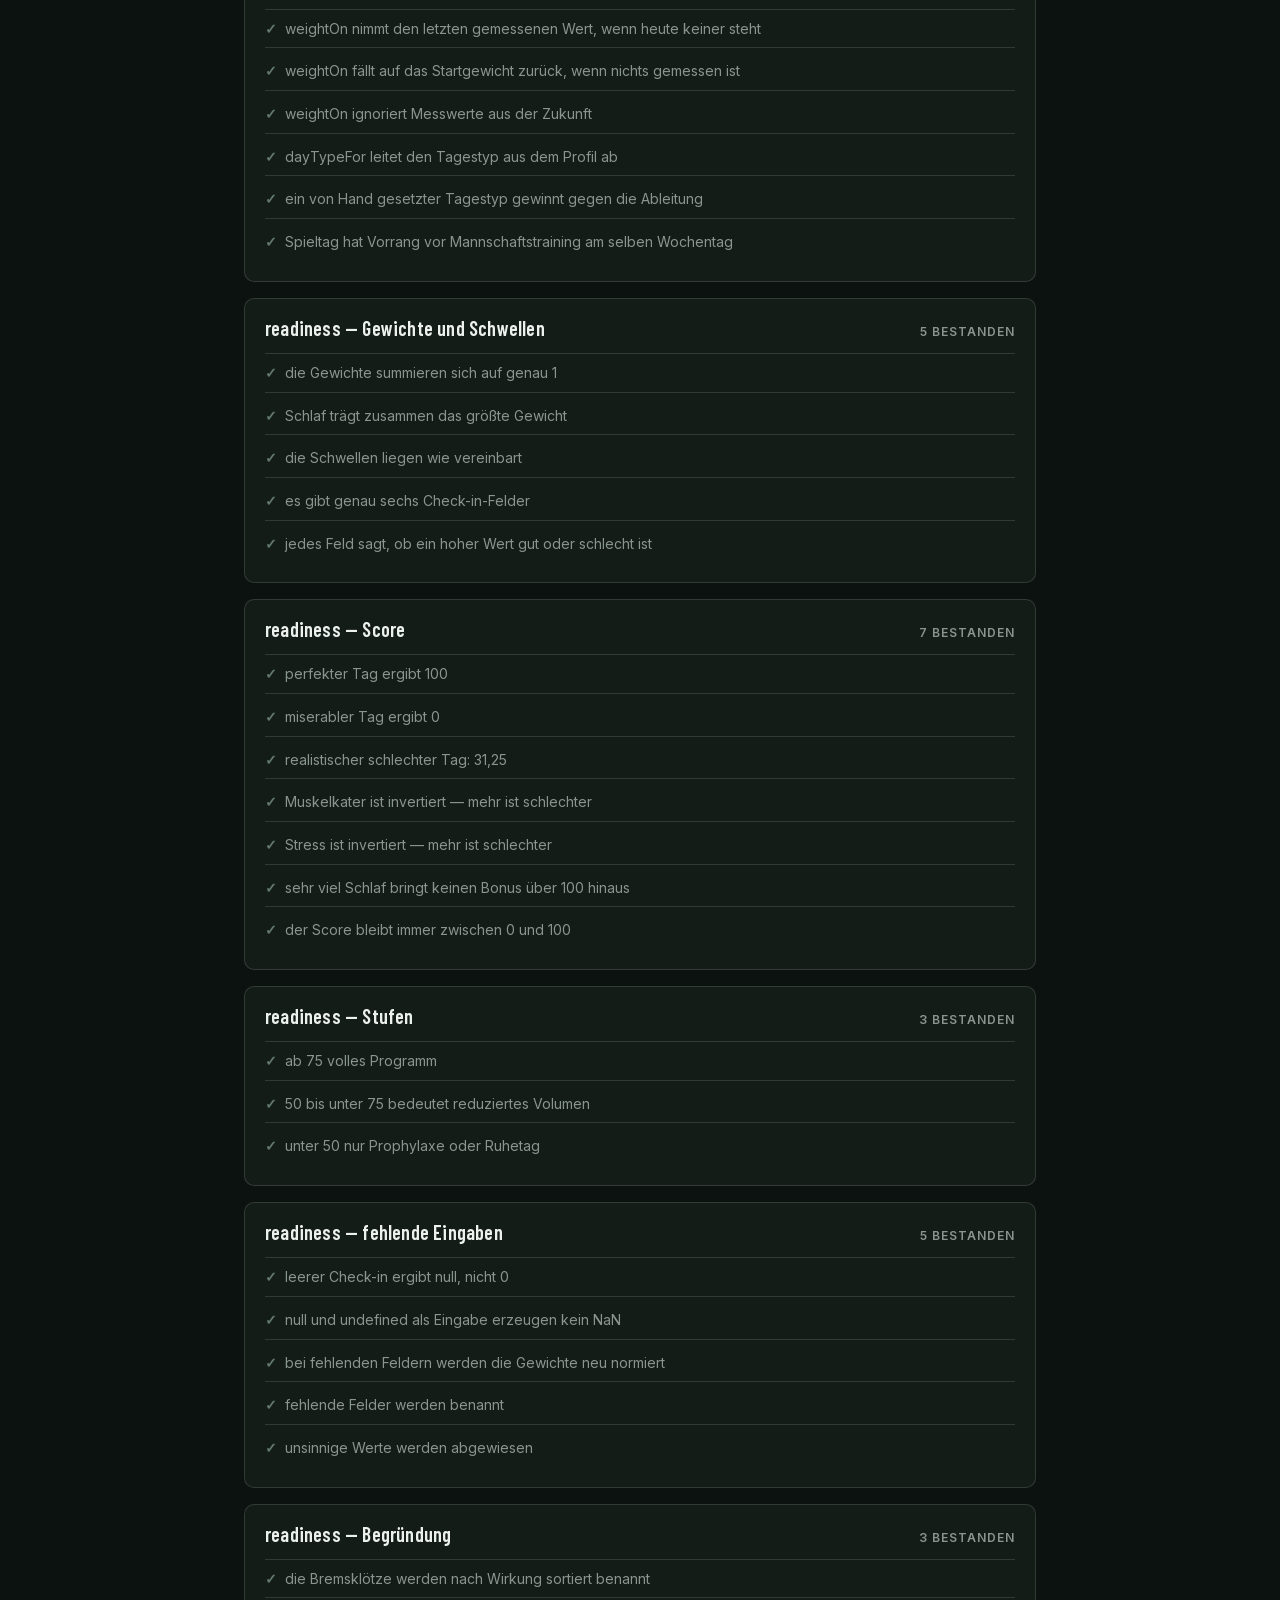
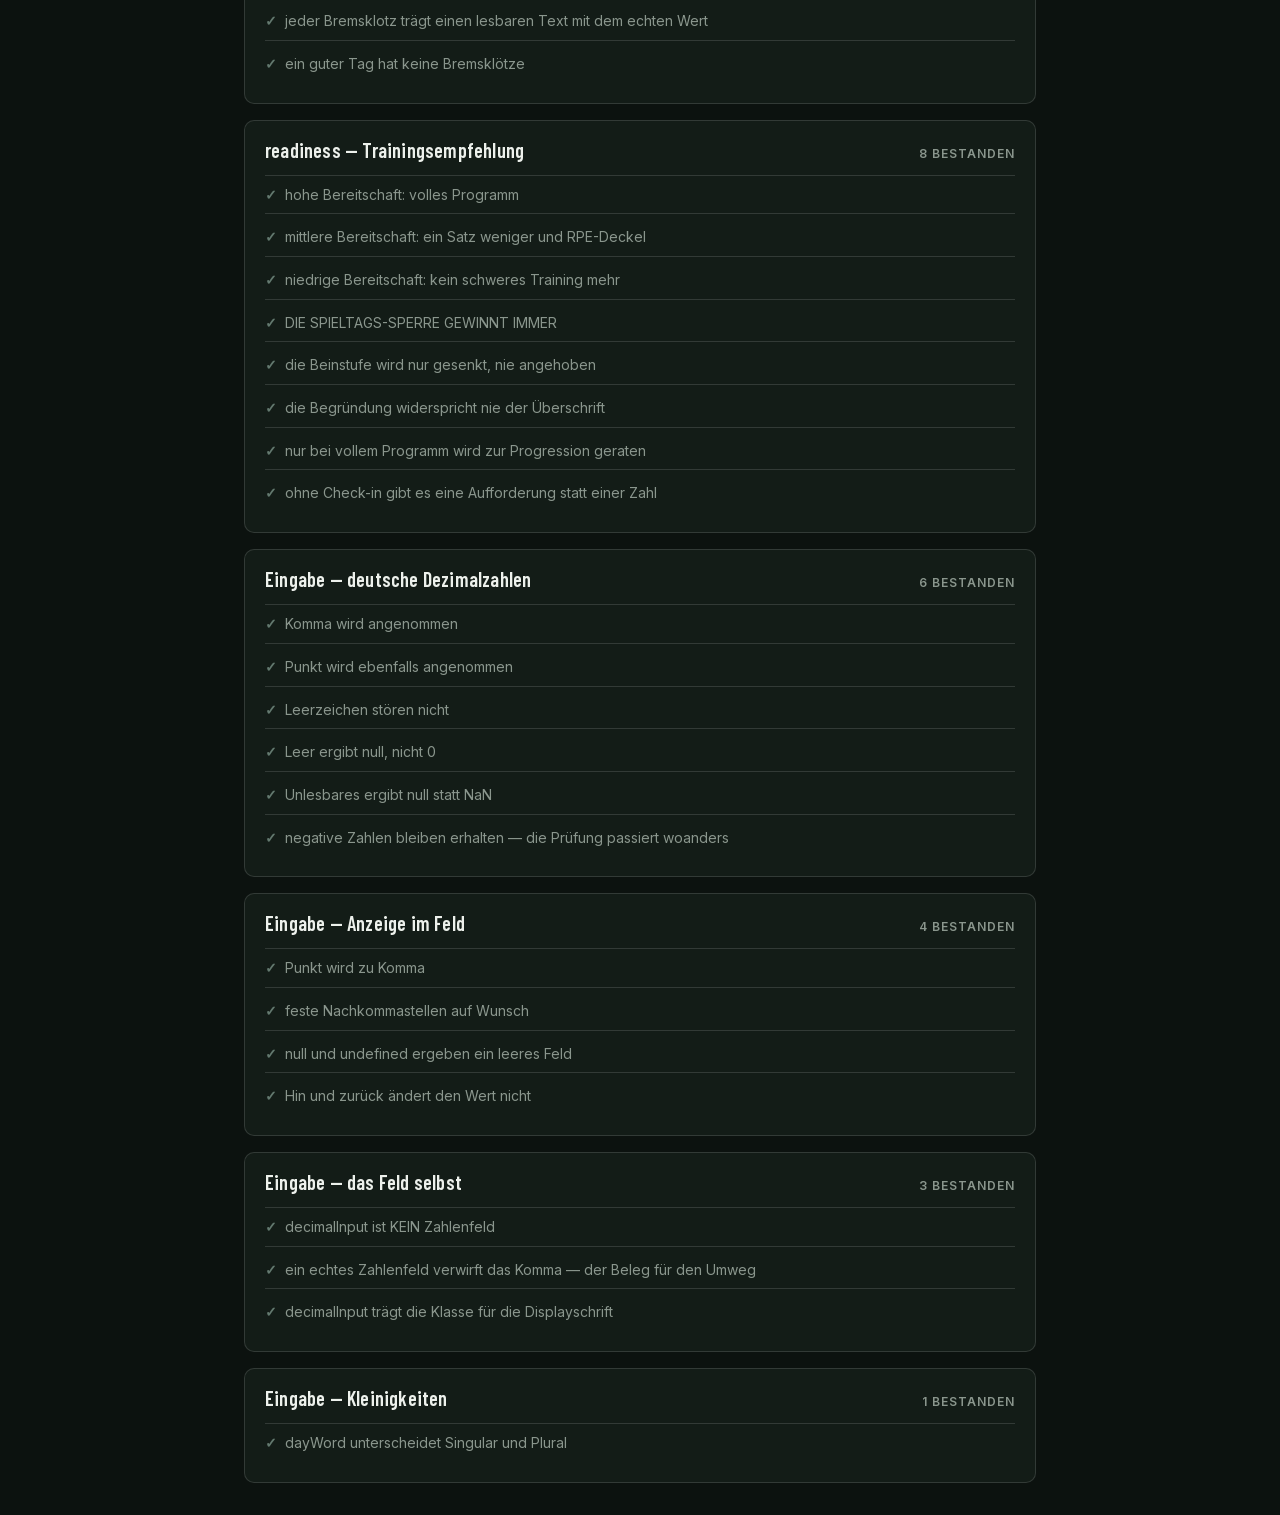
==== commit e09b0b48: "Phase 2: Check-in und Bereitschafts-Wert Der Screen beantwortet jetzt die Frage, um die es morgens g" ====
--- a/tests.html
+++ b/tests.html
@@ -108,6 +108,8 @@
       './tests/energy.test.js',
       './tests/planner.test.js',
       './tests/state.test.js',
+      './tests/readiness.test.js',
+      './tests/input.test.js',
     ];
 
     try {
--- a/css/base.css
+++ b/css/base.css
@@ -194,7 +194,10 @@
   appearance: none;
 }
 
-input[type='number'] {
+/* Zahlenfelder — auch die als type="text" gebauten Dezimalfelder, die ein
+   Komma annehmen müssen (siehe decimalInput in js/views/dom.js). */
+input[type='number'],
+input.num {
   font-family: var(--font-display);
   font-size: var(--text-lg);
   font-variant-numeric: tabular-nums;
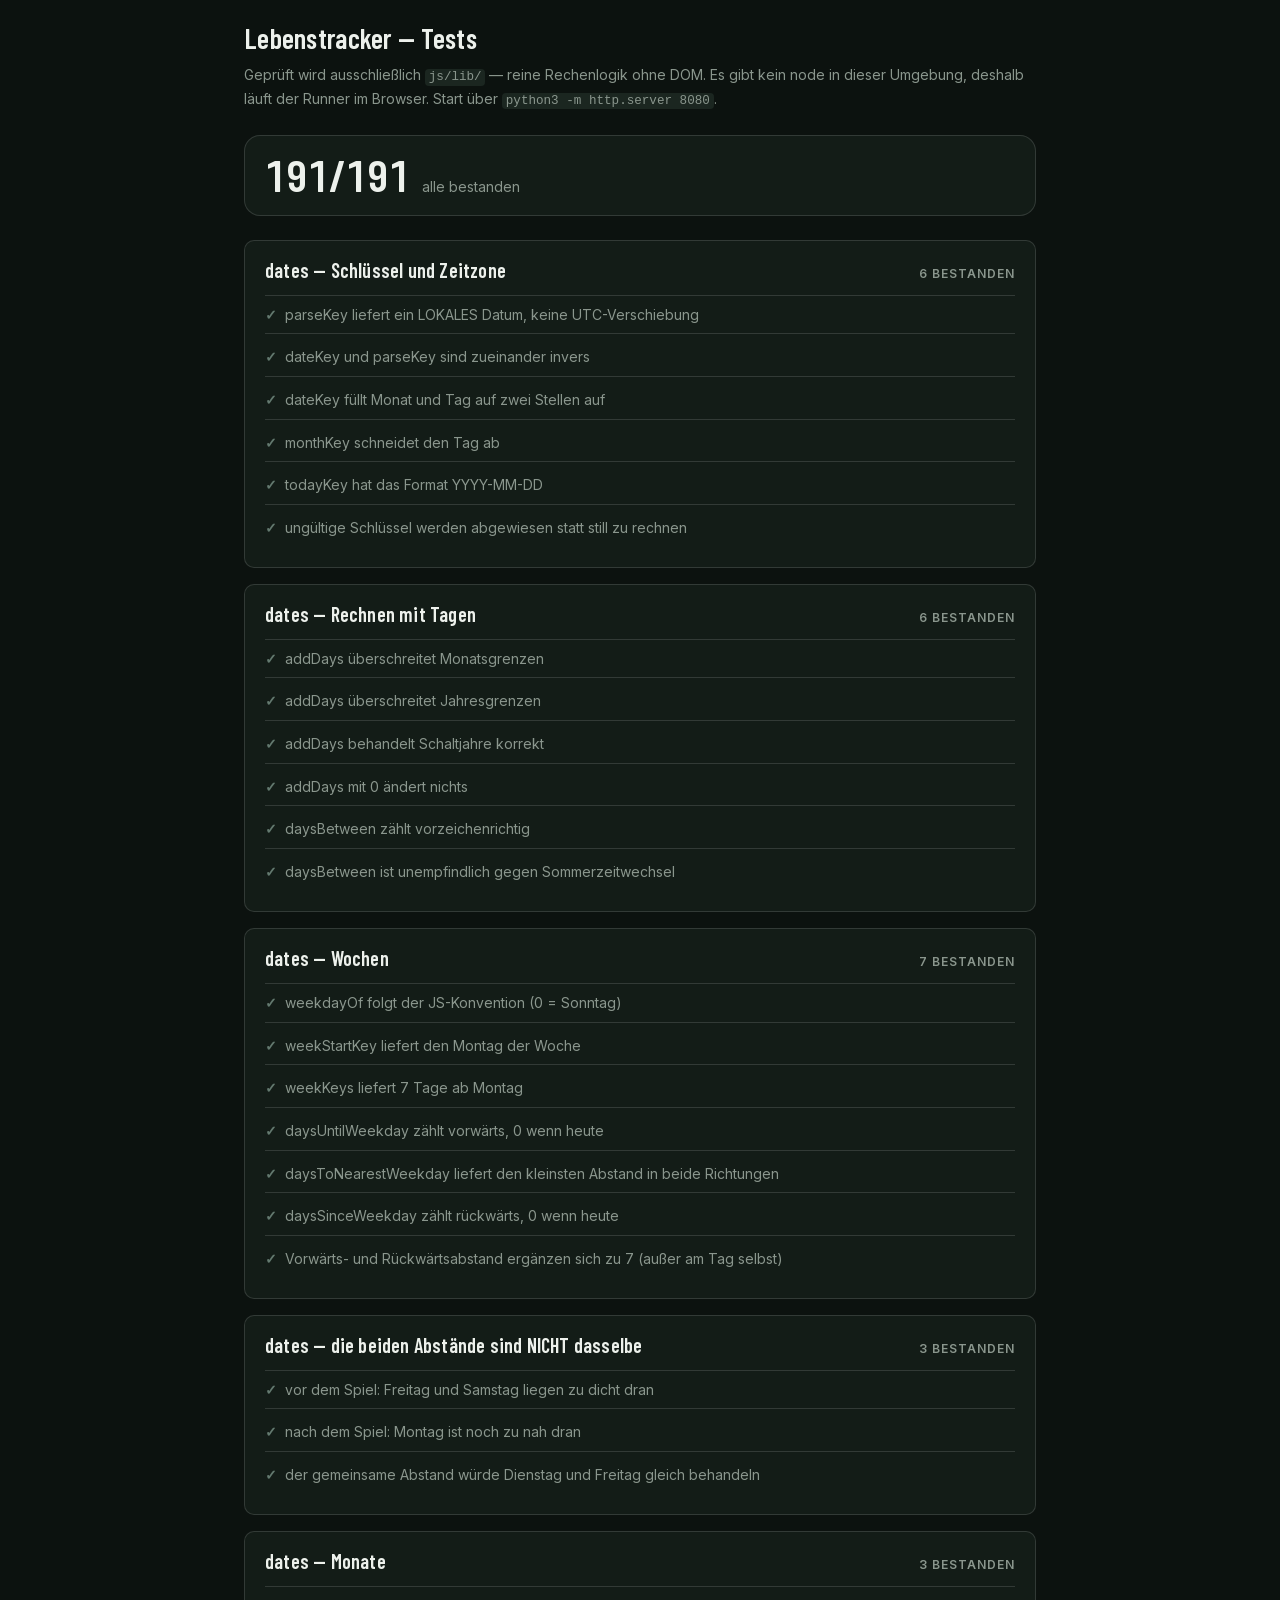
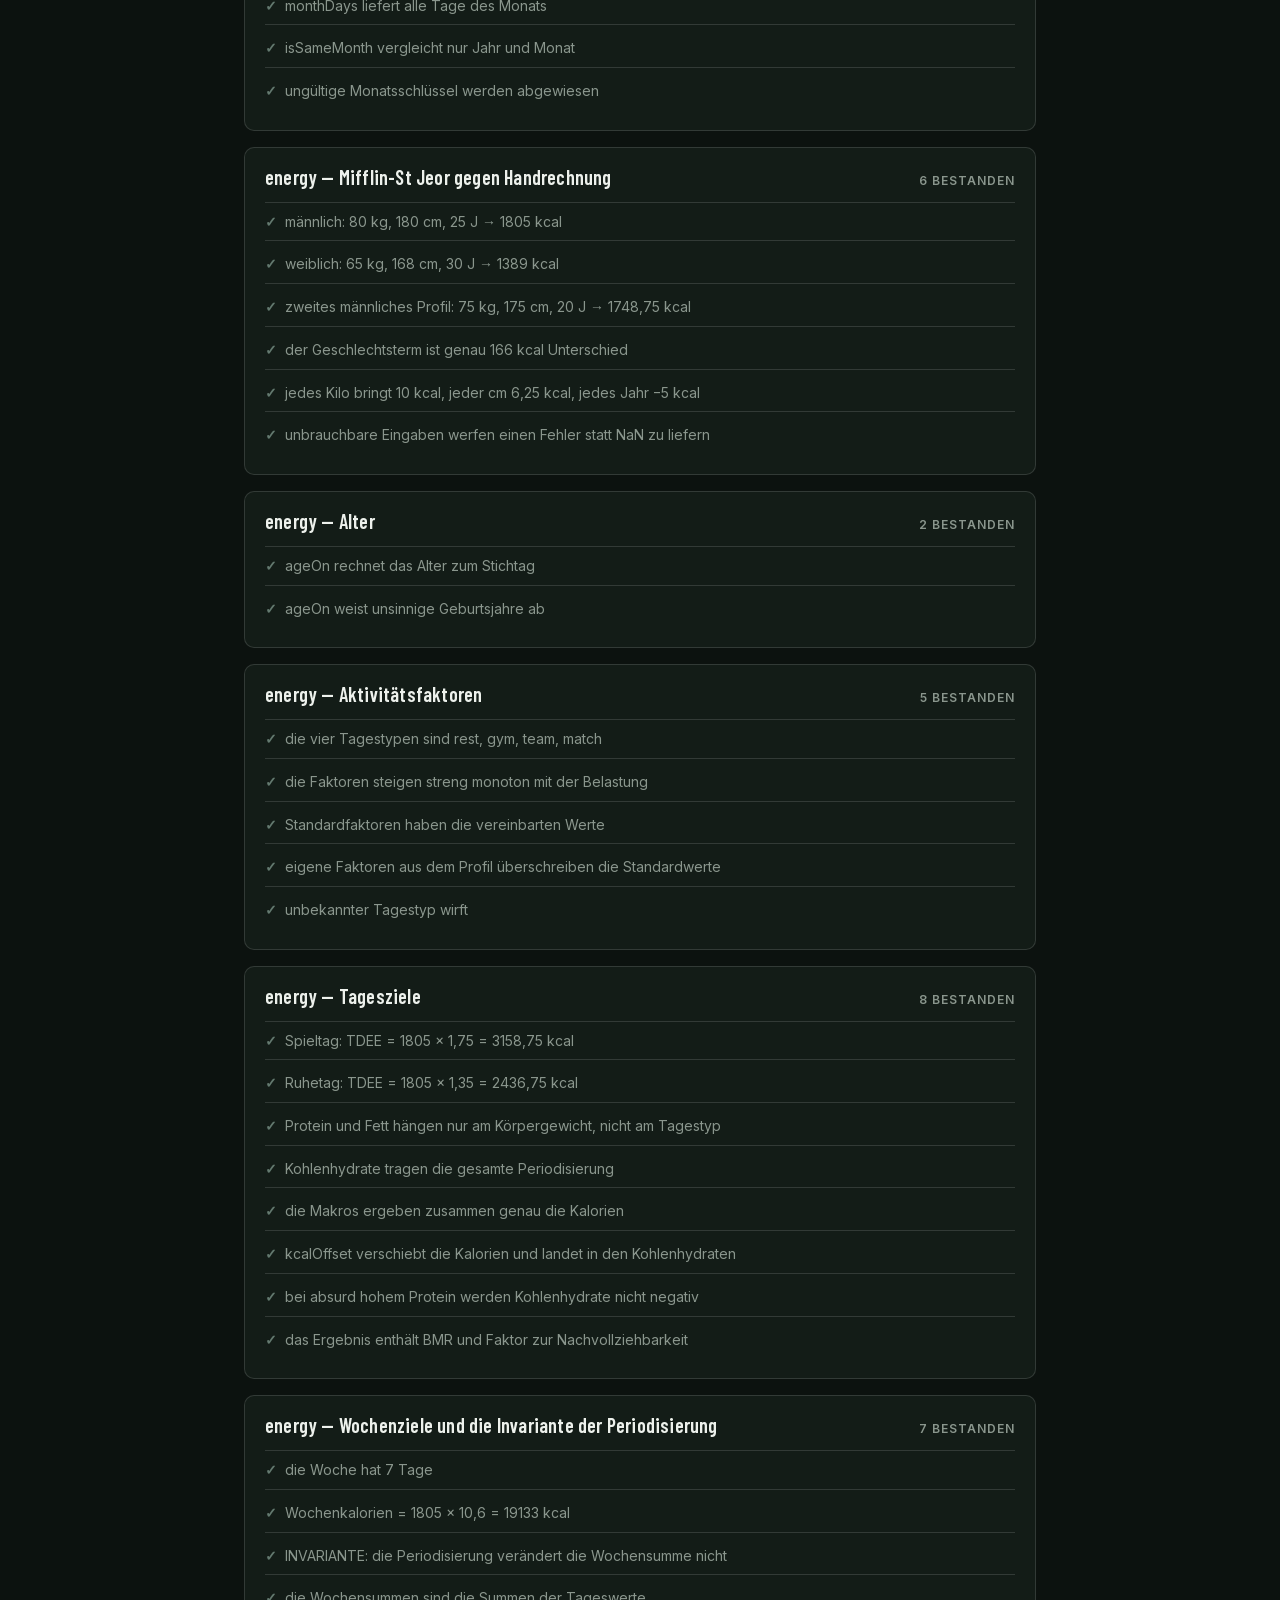
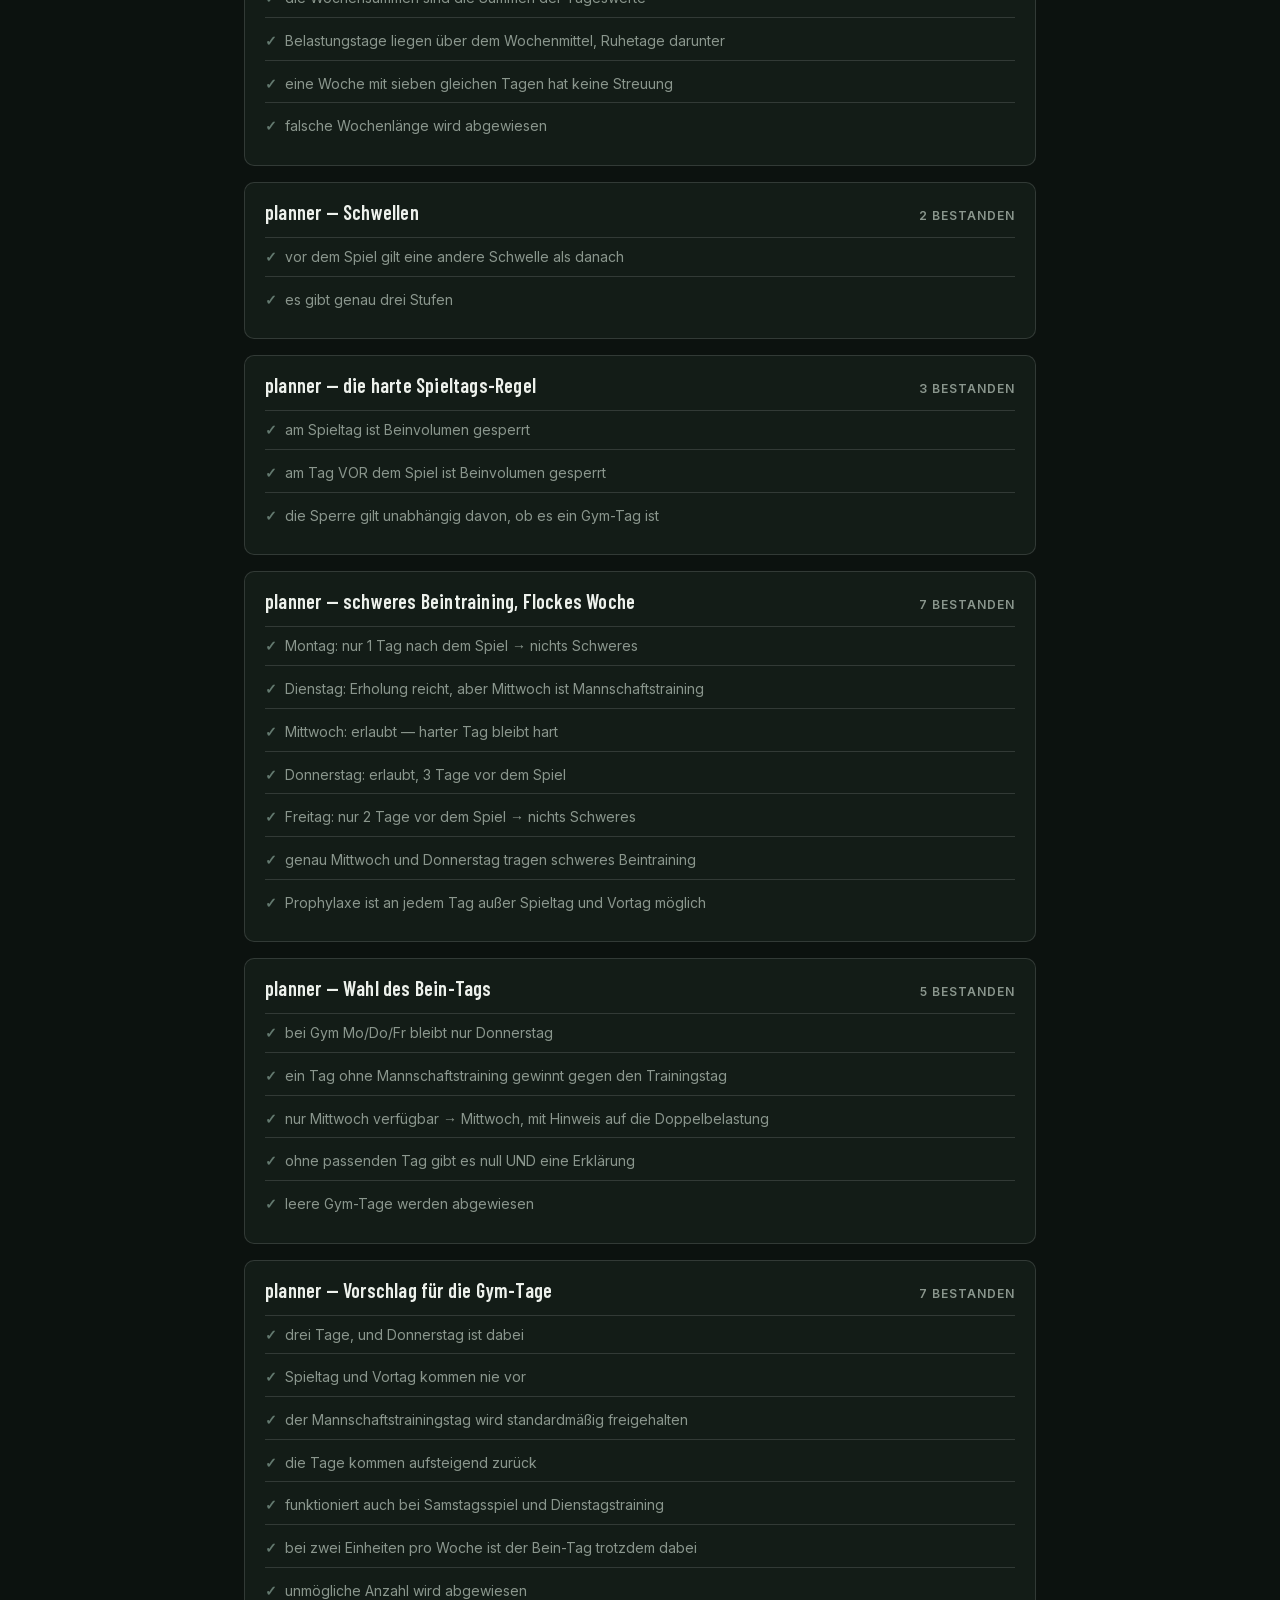
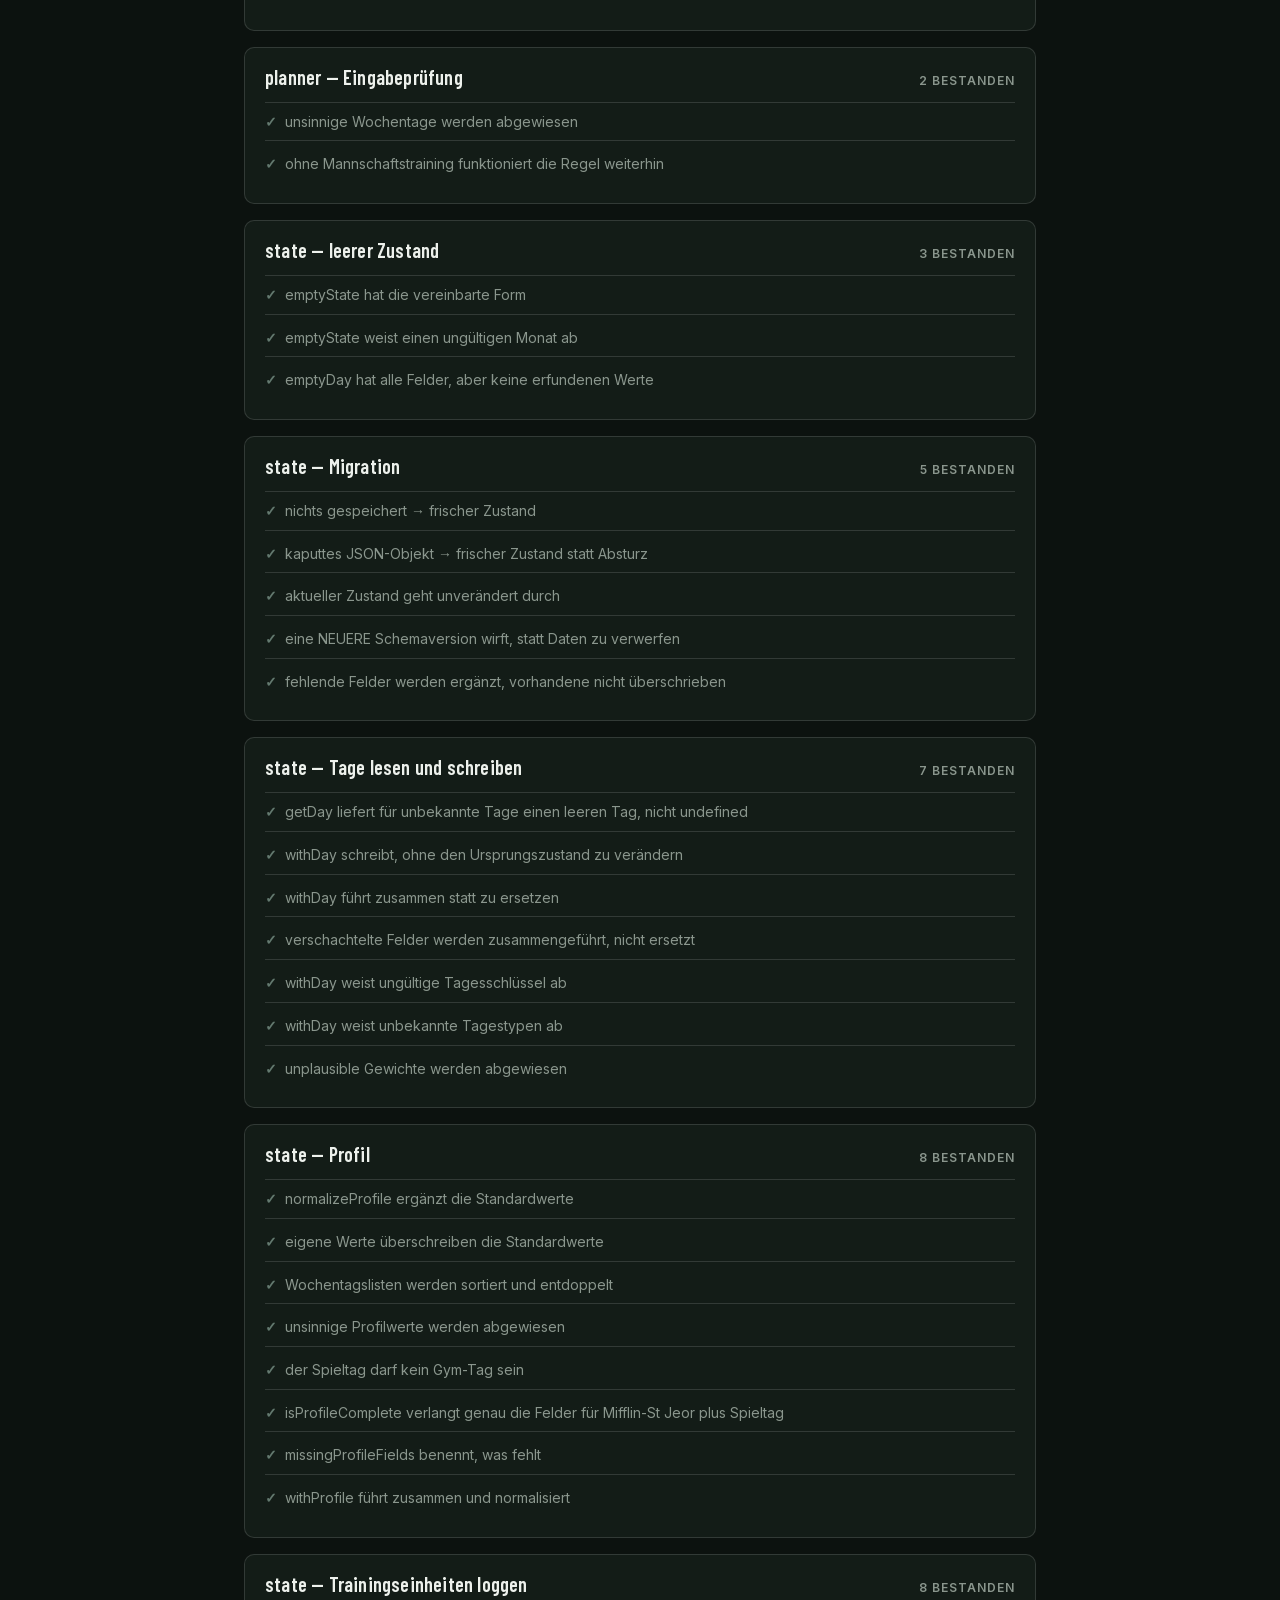
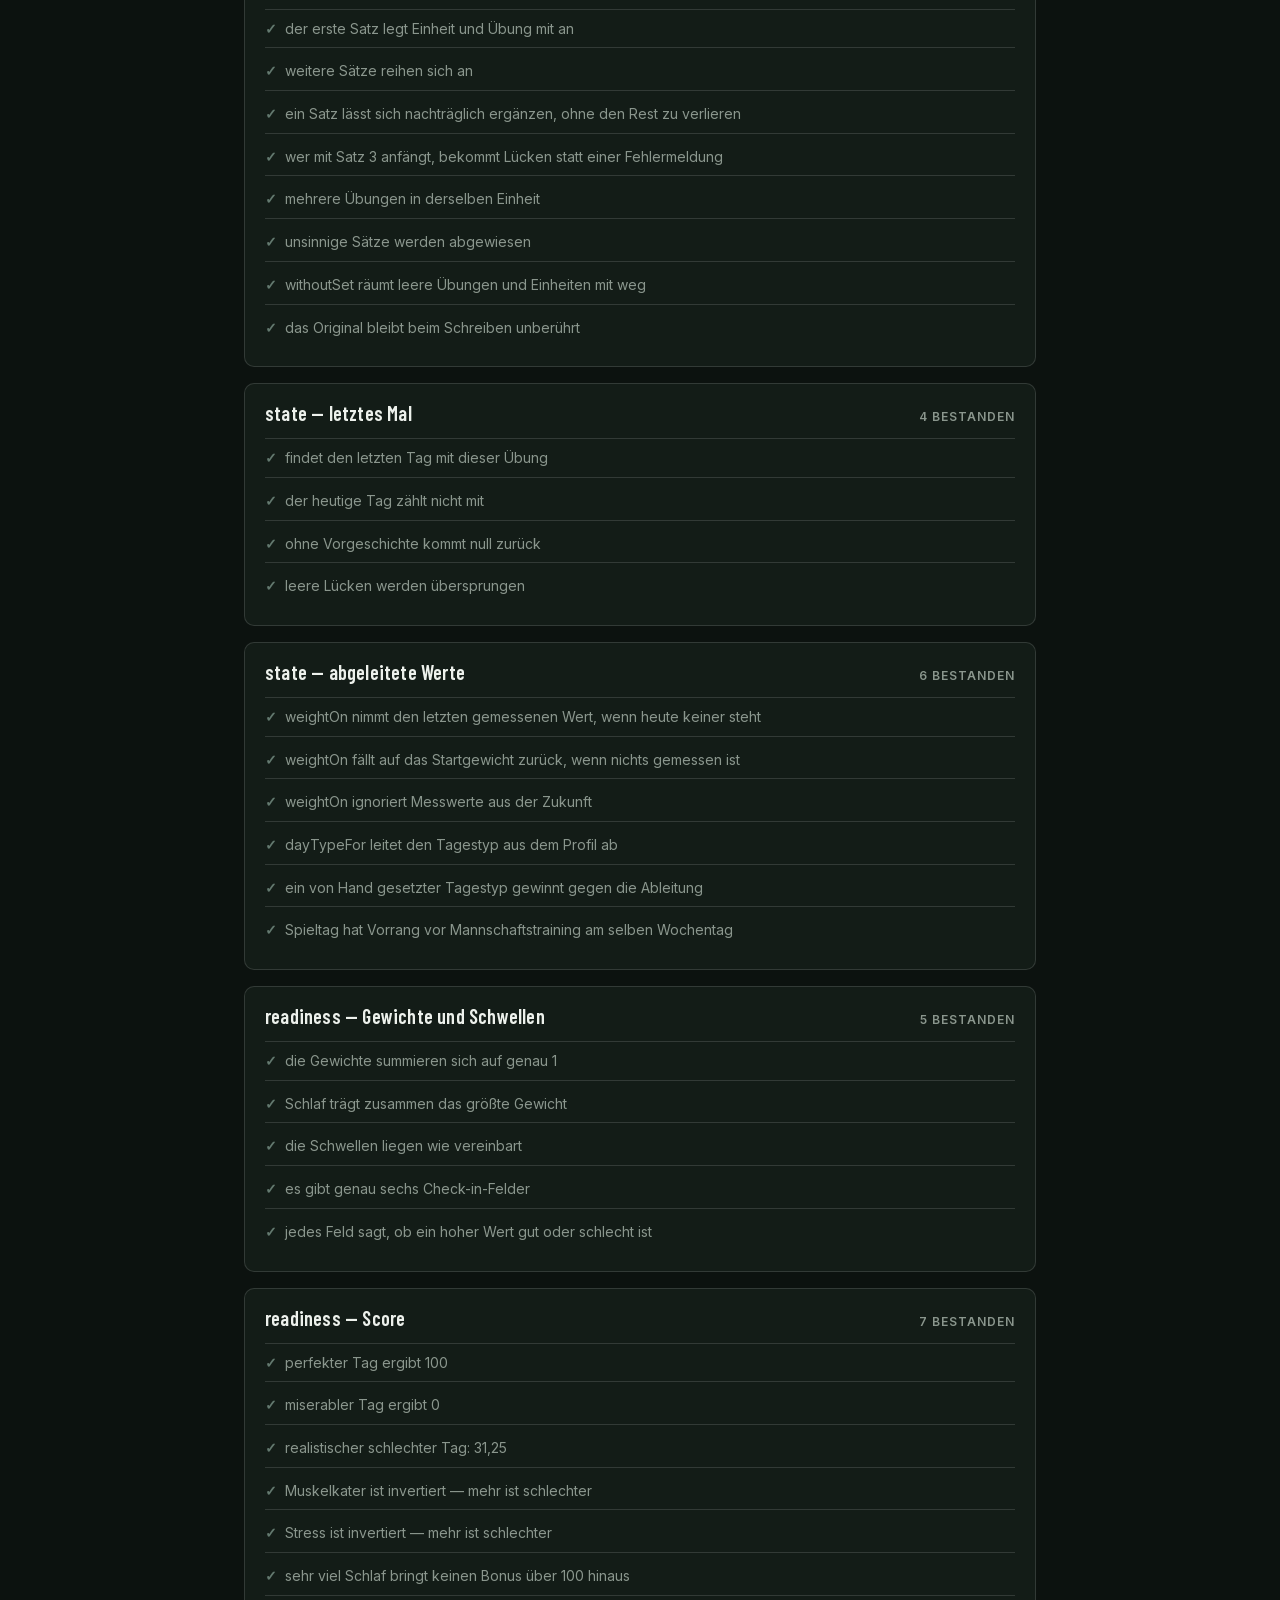
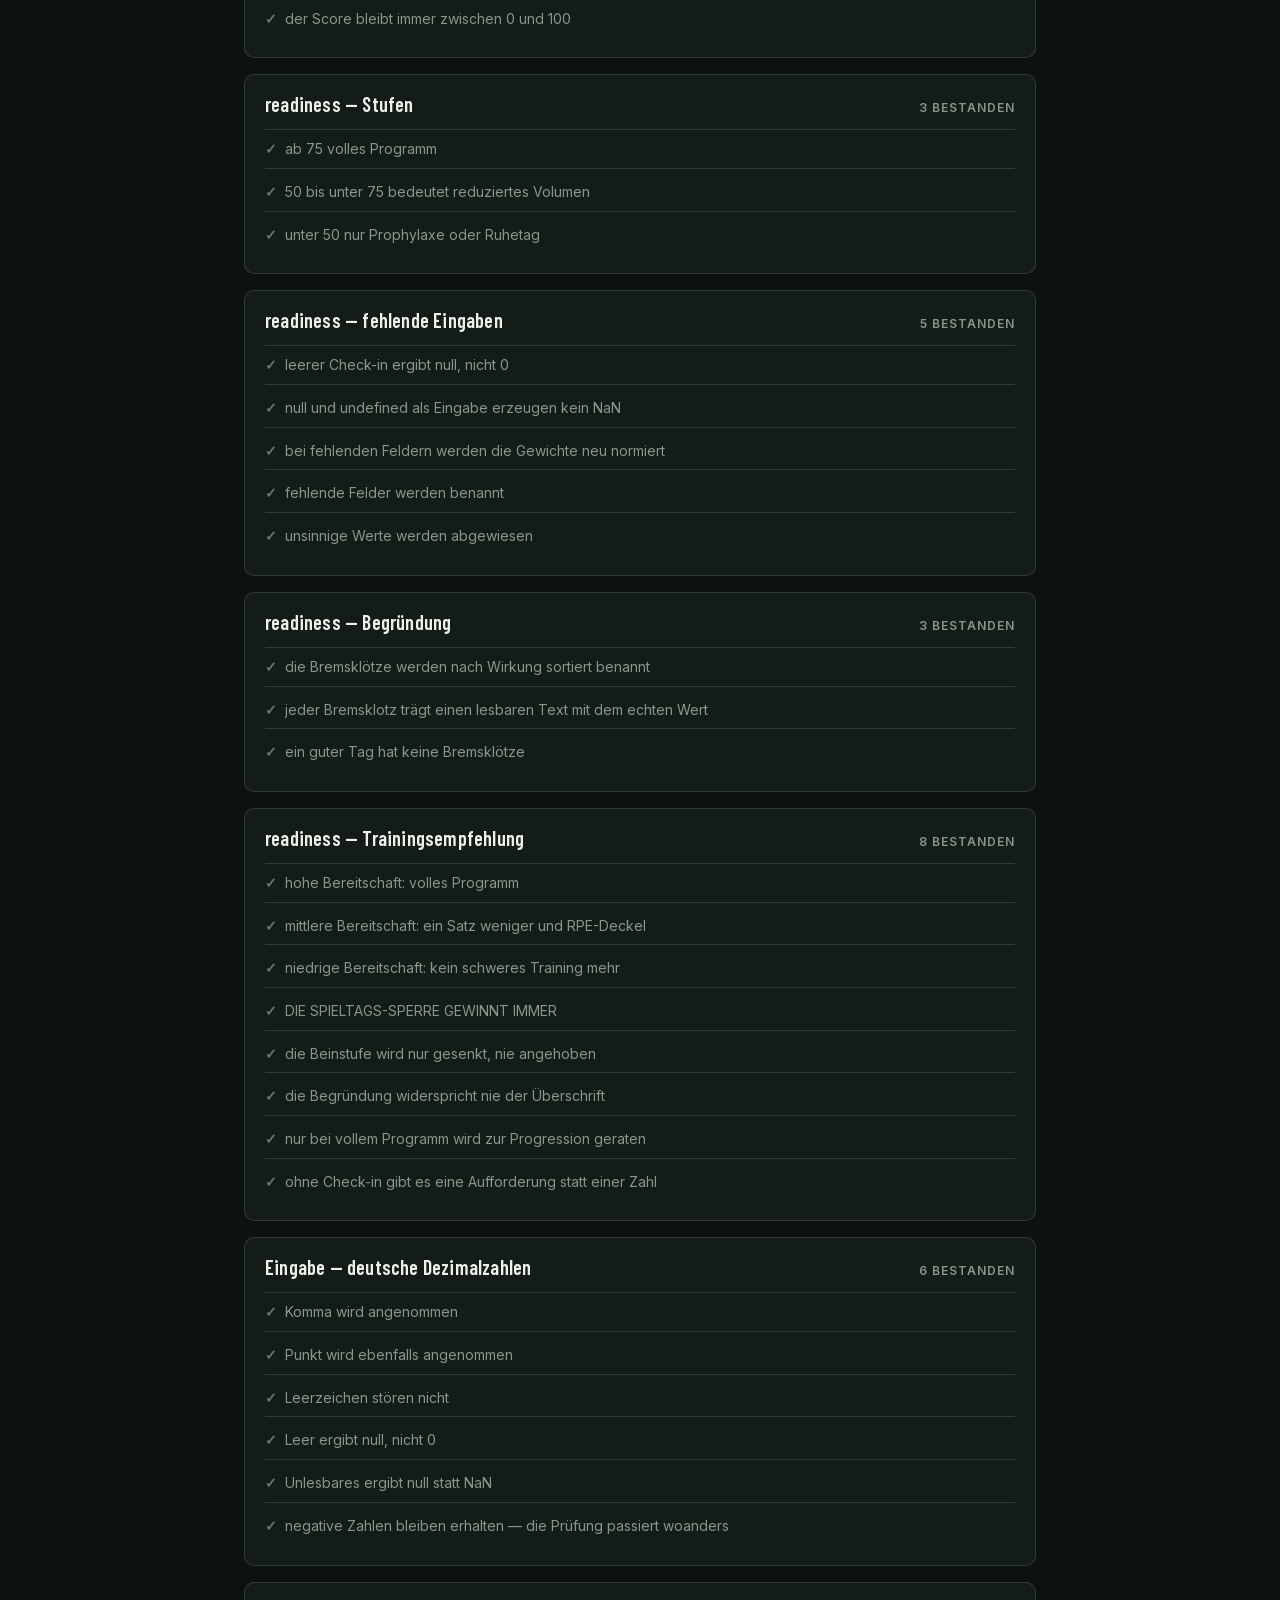
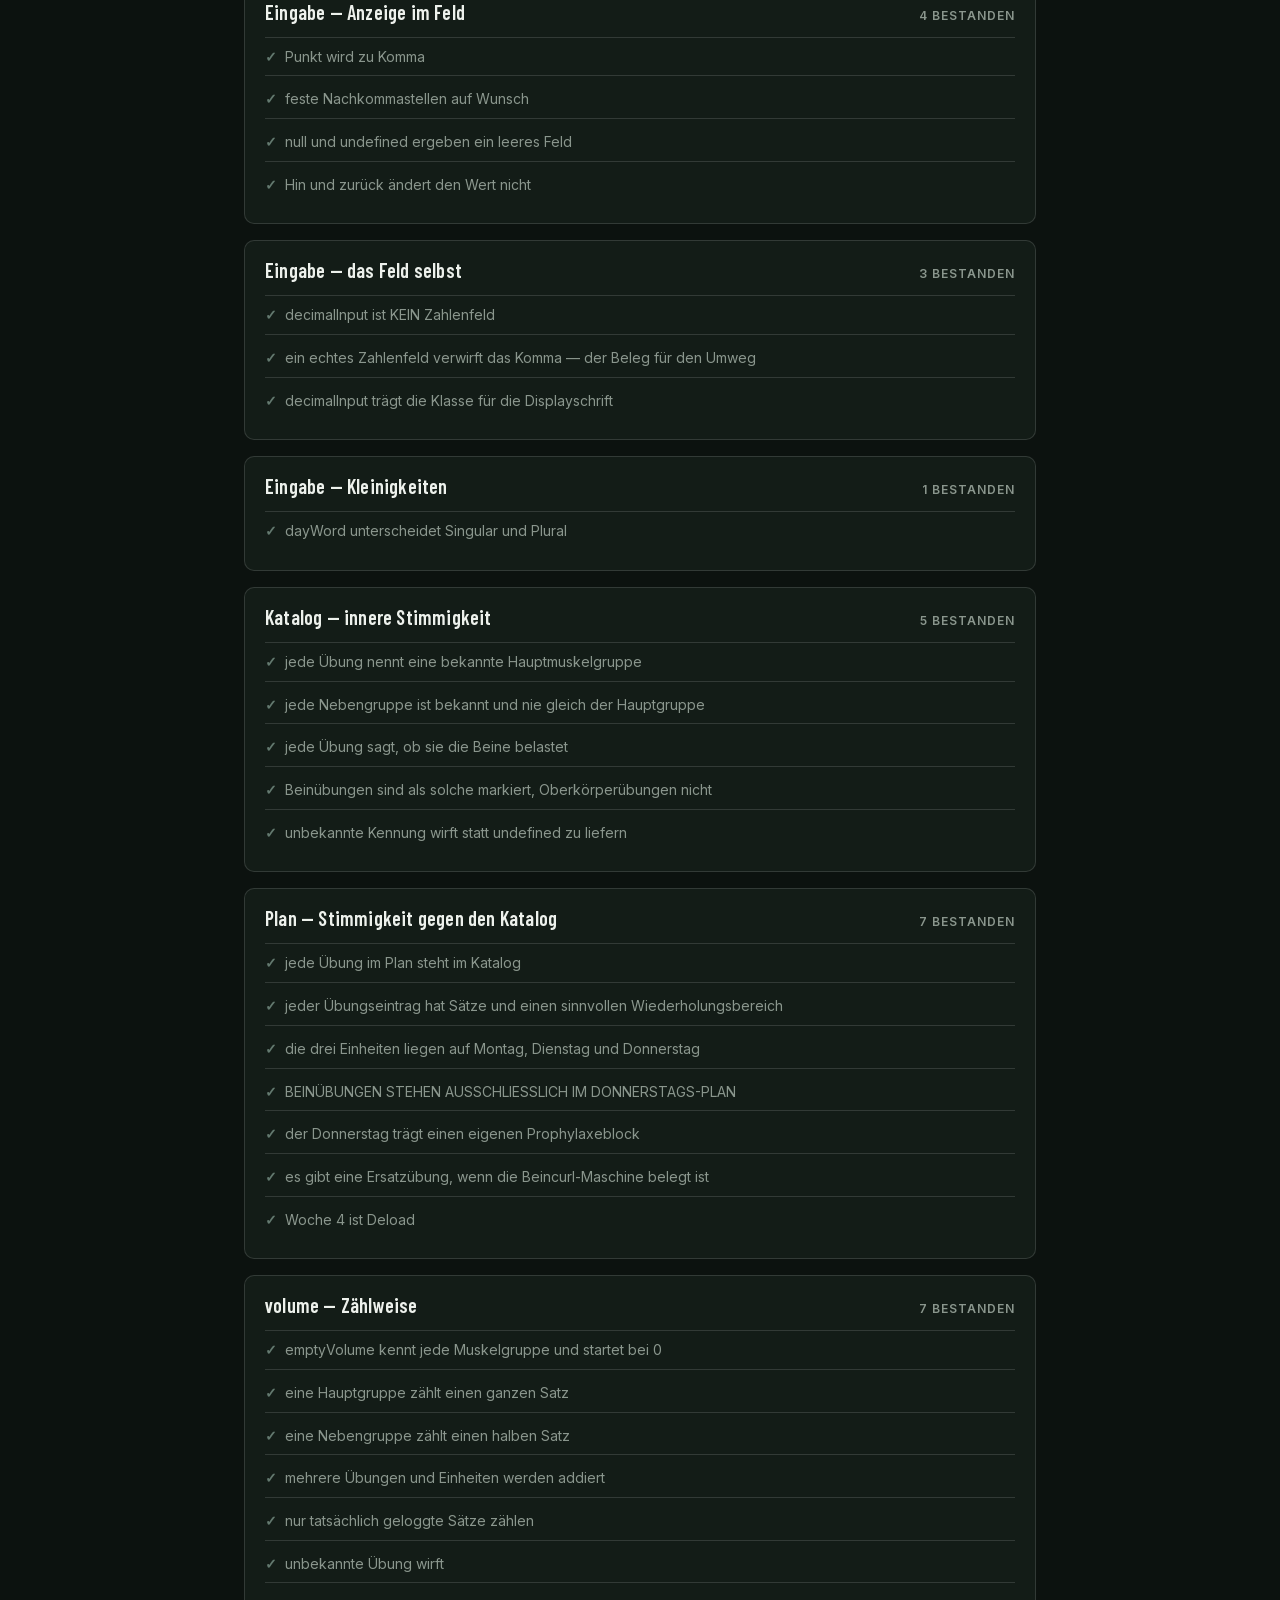
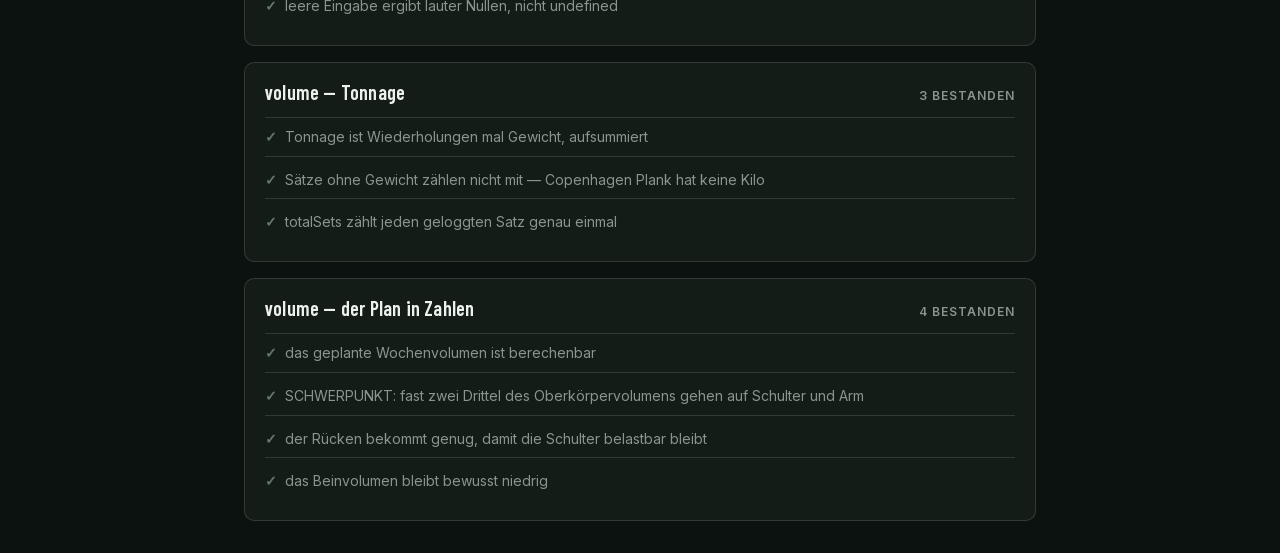
==== commit 49169696: "Trainingsplan, Uebungskatalog, Volumenrechnung -- und ein ehrlicher Testlauf Flockes Plan steht: Mon" ====
--- a/tests.html
+++ b/tests.html
@@ -98,23 +98,41 @@
   <div id="out" class="loading">Tests laufen …</div>
 
   <script type="module">
-    import { report } from './tests/harness.js';
-
     const out = document.getElementById('out');
 
     // Jede neue Testdatei hier eintragen.
     const files = [
-      './tests/dates.test.js',
-      './tests/energy.test.js',
-      './tests/planner.test.js',
-      './tests/state.test.js',
-      './tests/readiness.test.js',
-      './tests/input.test.js',
+      '/tests/dates.test.js',
+      '/tests/energy.test.js',
+      '/tests/planner.test.js',
+      '/tests/state.test.js',
+      '/tests/readiness.test.js',
+      '/tests/input.test.js',
+      '/tests/volume.test.js',
     ];
 
+    /* Beim Entwickeln muss jeder Lauf die aktuellen Dateien sehen.
+     *
+     * Browser halten ES-Module fest, teils prozessweit und ohne Rücksicht auf
+     * `Cache-Control: no-store`. Eine Kennung an der Adresse reicht nicht:
+     * relative Importe erben sie nicht, `../js/lib/state.js` gegen
+     * `/tests/x.test.js?t=1` ergibt wieder die Adresse ohne Kennung — die
+     * Testdatei wäre frisch, die geprüfte Datei nicht.
+     *
+     * Ein PFAD-Präfix wird dagegen mitgeführt. tools/serve.py schneidet
+     * `/v/<zahl>/` wieder ab. Auf GitHub Pages gibt es das nicht, dort wird
+     * ganz normal geladen.
+     */
+    const IS_LOCAL = ['localhost', '127.0.0.1', '[::1]'].includes(location.hostname);
+    const prefix = IS_LOCAL ? `/v/${Date.now()}` : '.';
+
     try {
+      // Das Harness MUSS über dasselbe Präfix kommen — sonst registrieren die
+      // Testdateien ihre Fälle in einer zweiten, unabhängigen Instanz und der
+      // Bericht bliebe leer.
+      const { report } = await import(`${prefix}/tests/harness.js`);
       // Reihenfolge beibehalten, damit der Bericht stabil bleibt.
-      for (const f of files) await import(f);
+      for (const f of files) await import(prefix + f);
       out.className = '';
       report(out);
     } catch (err) {
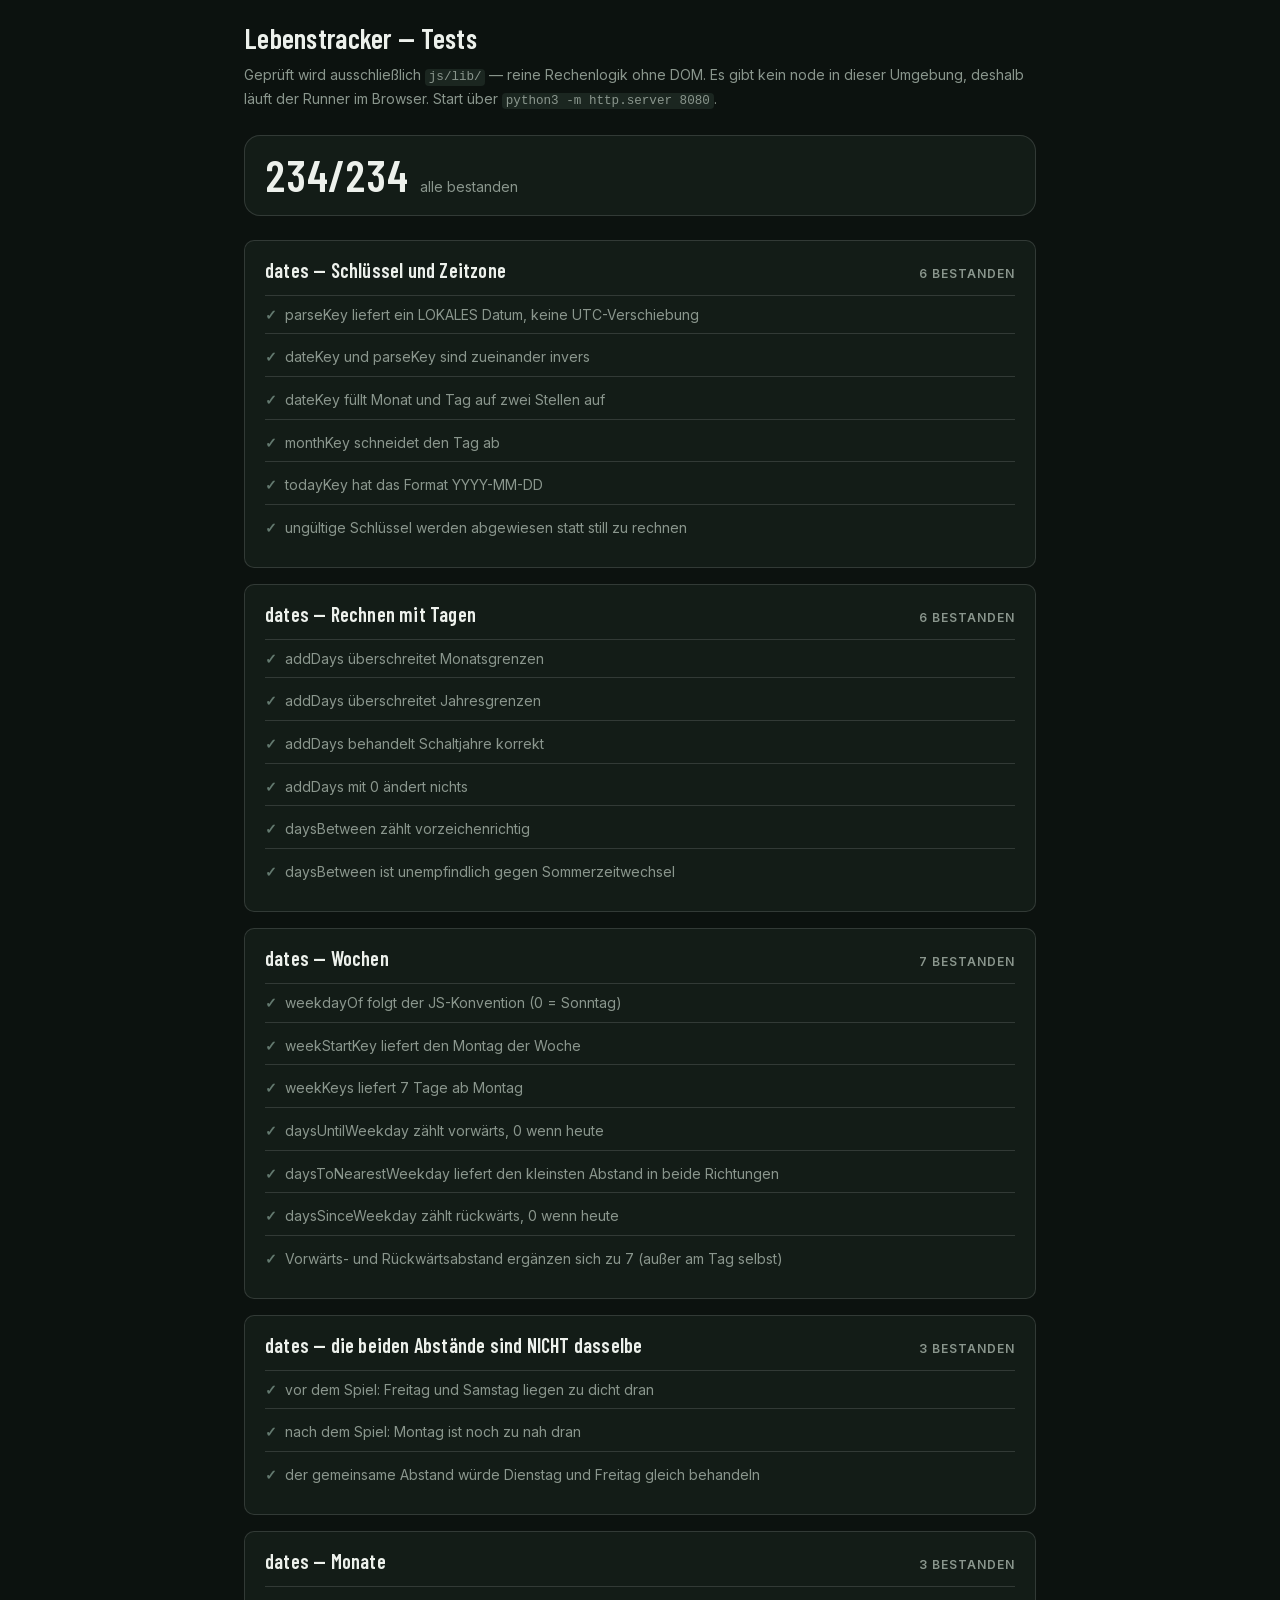
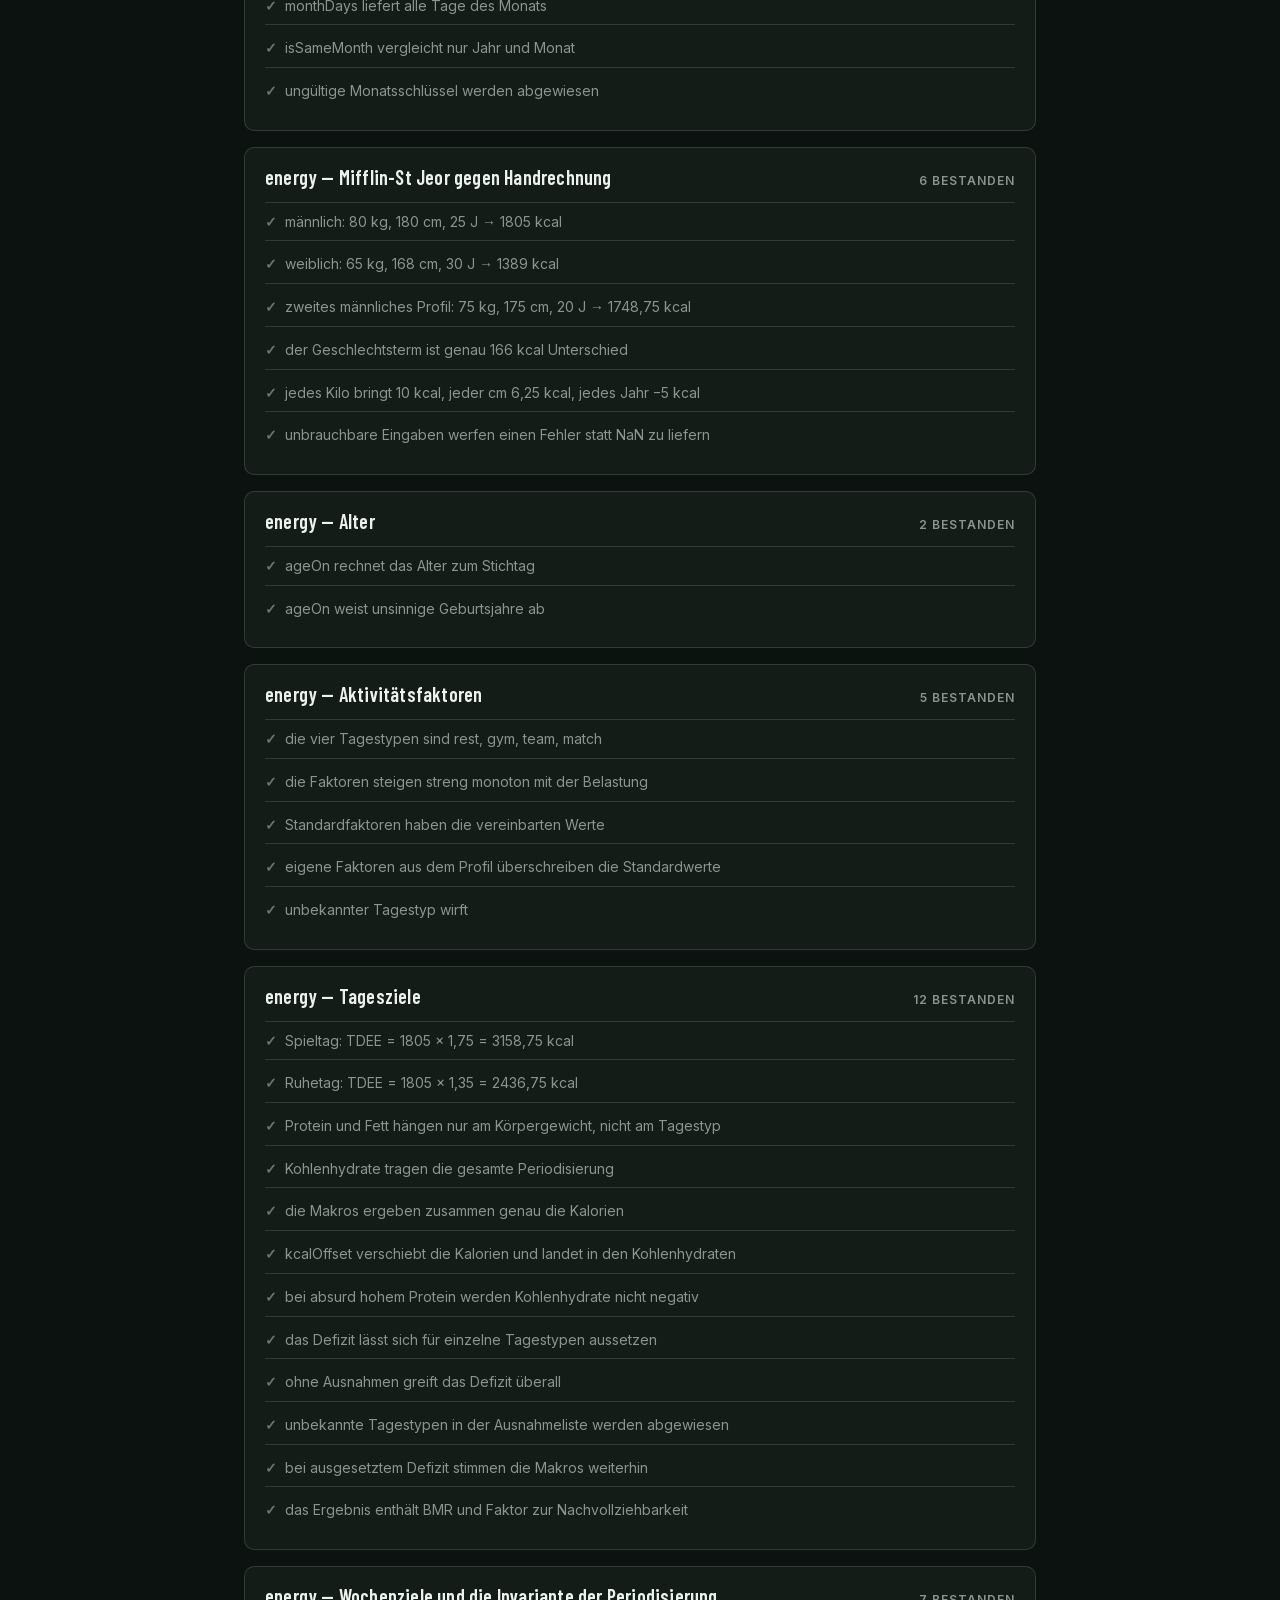
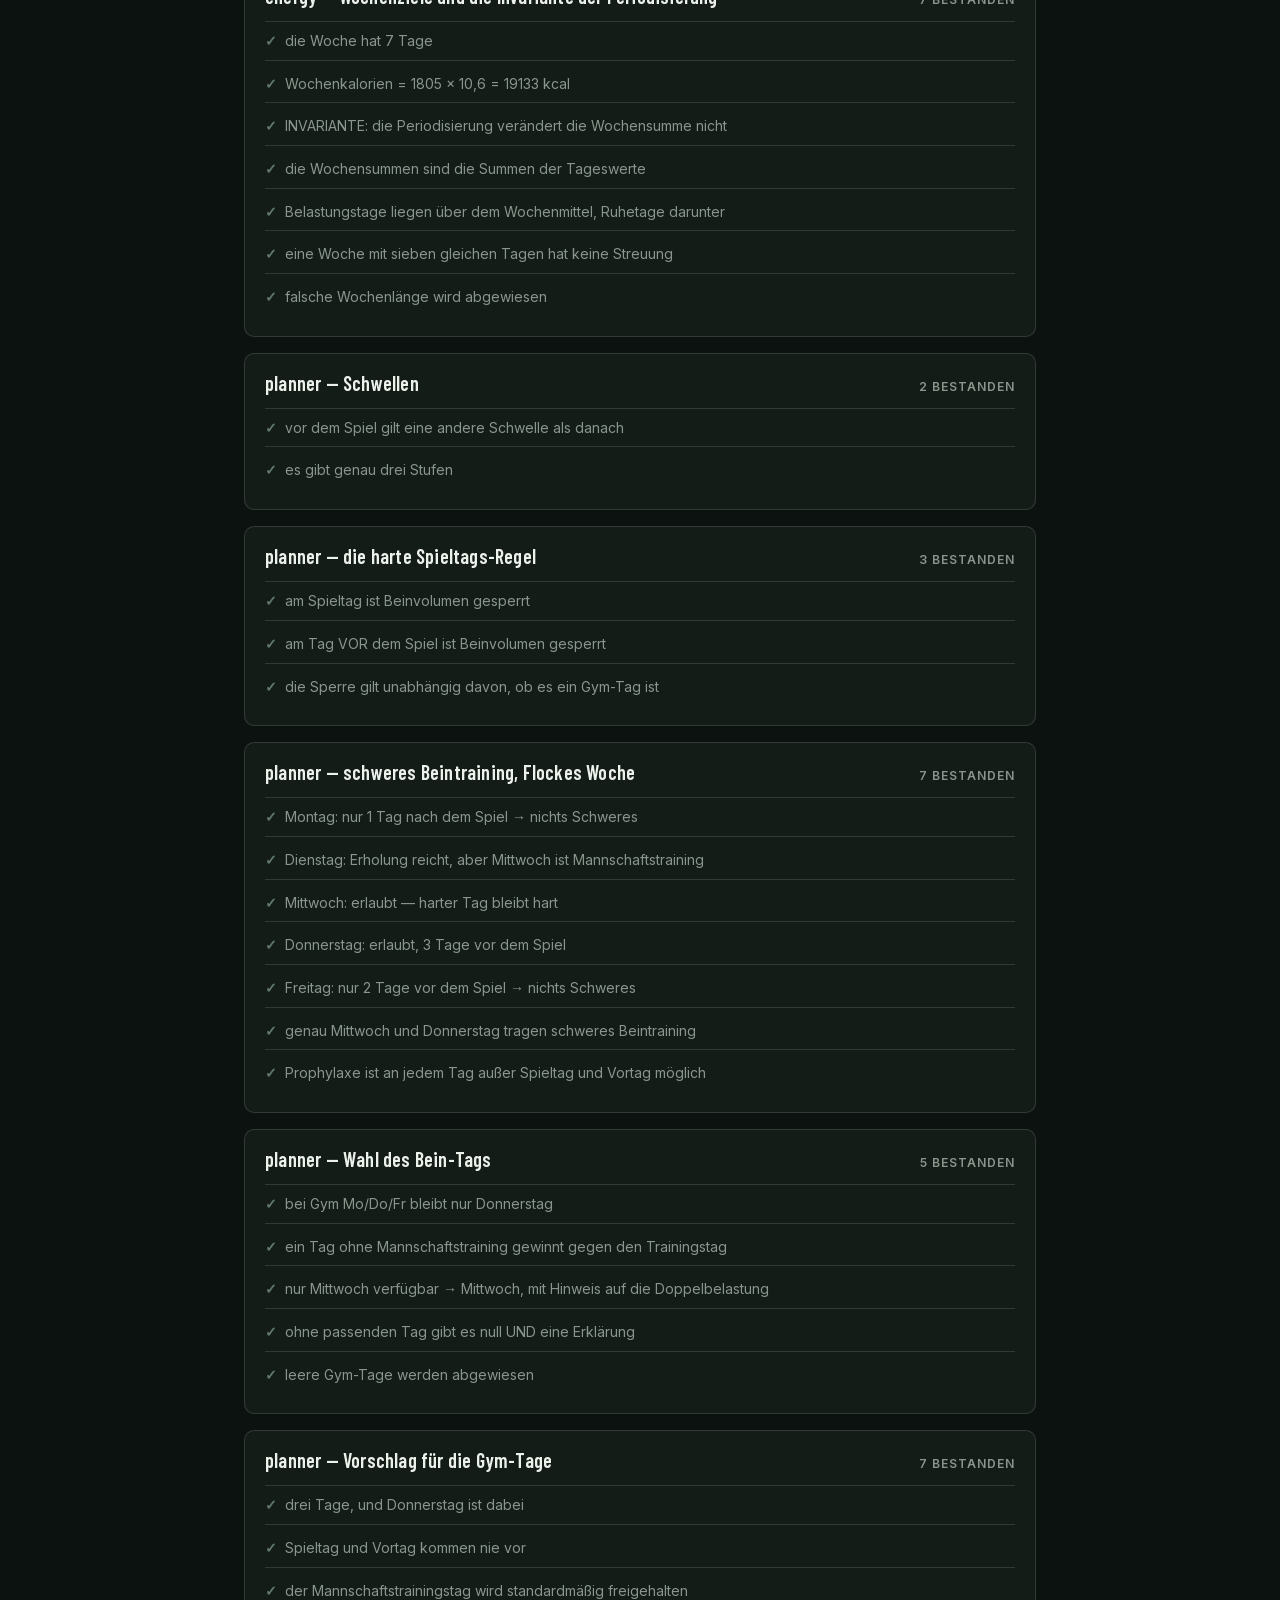
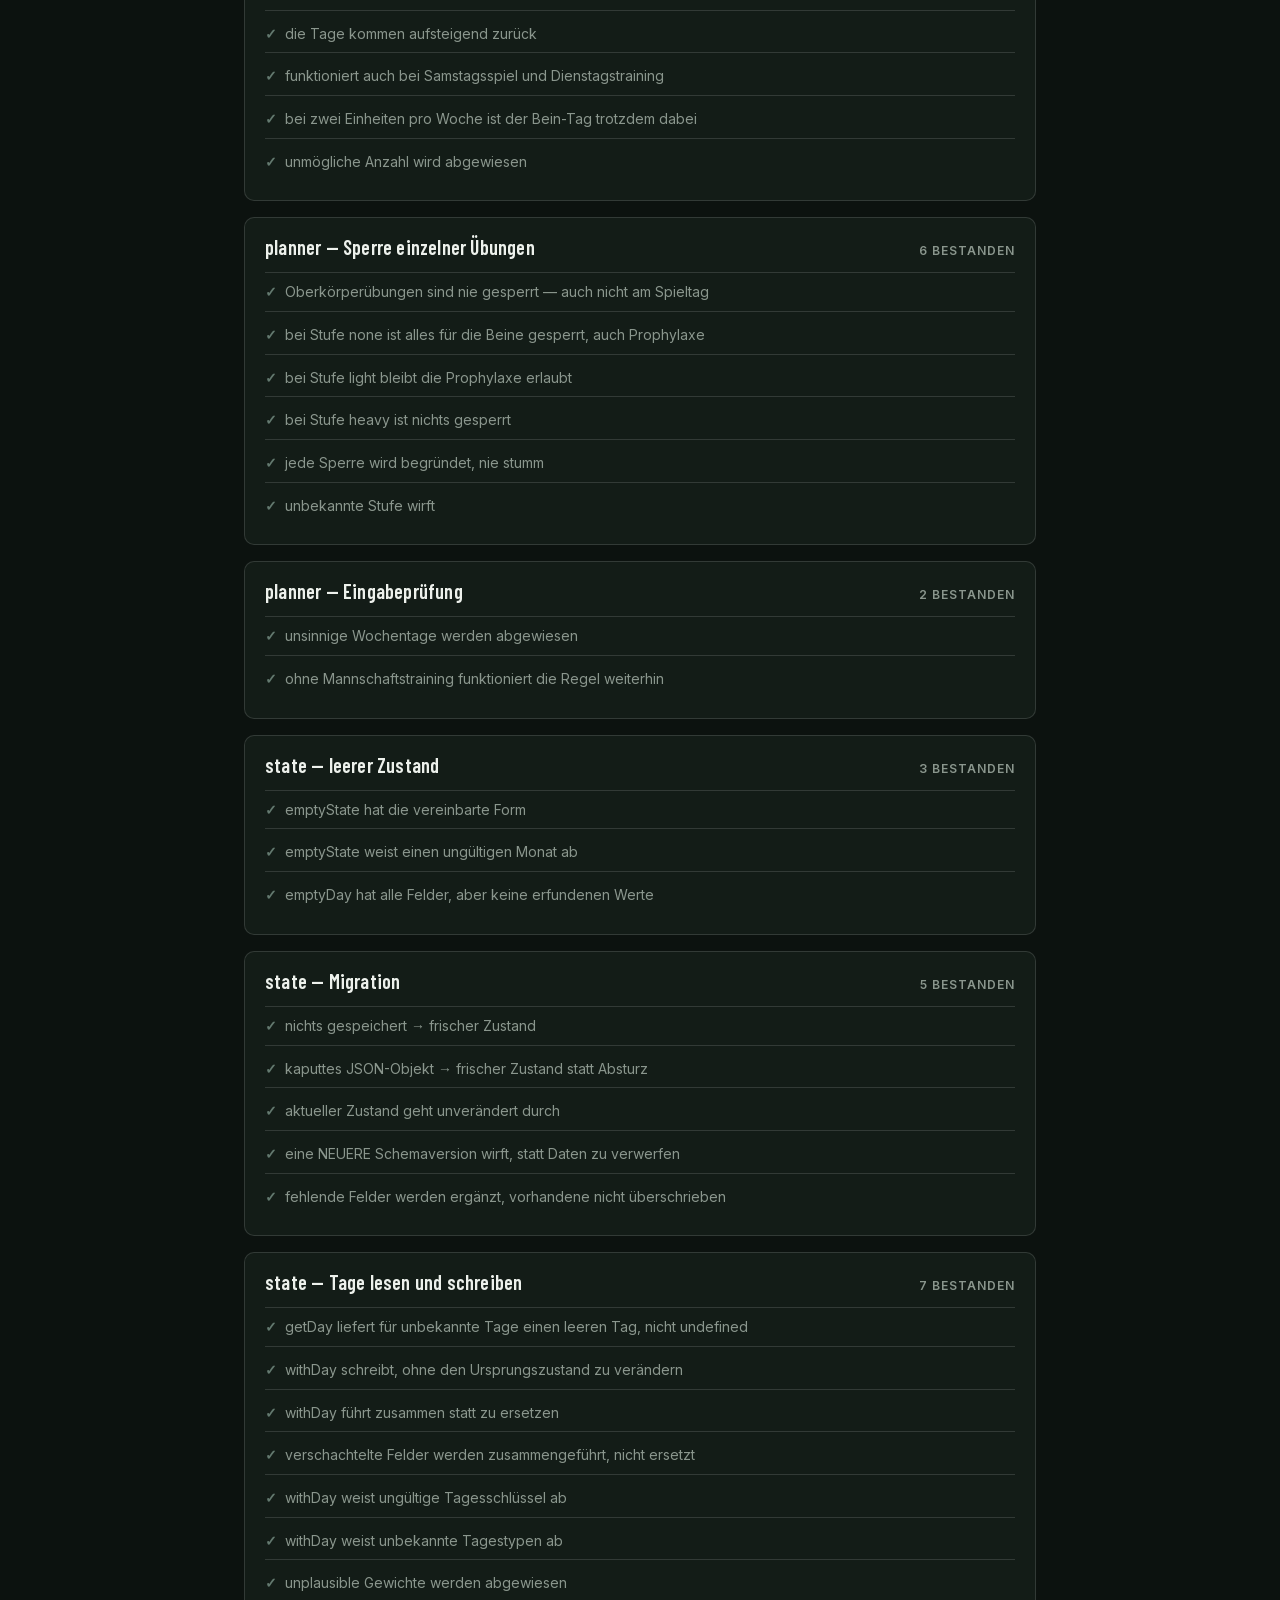
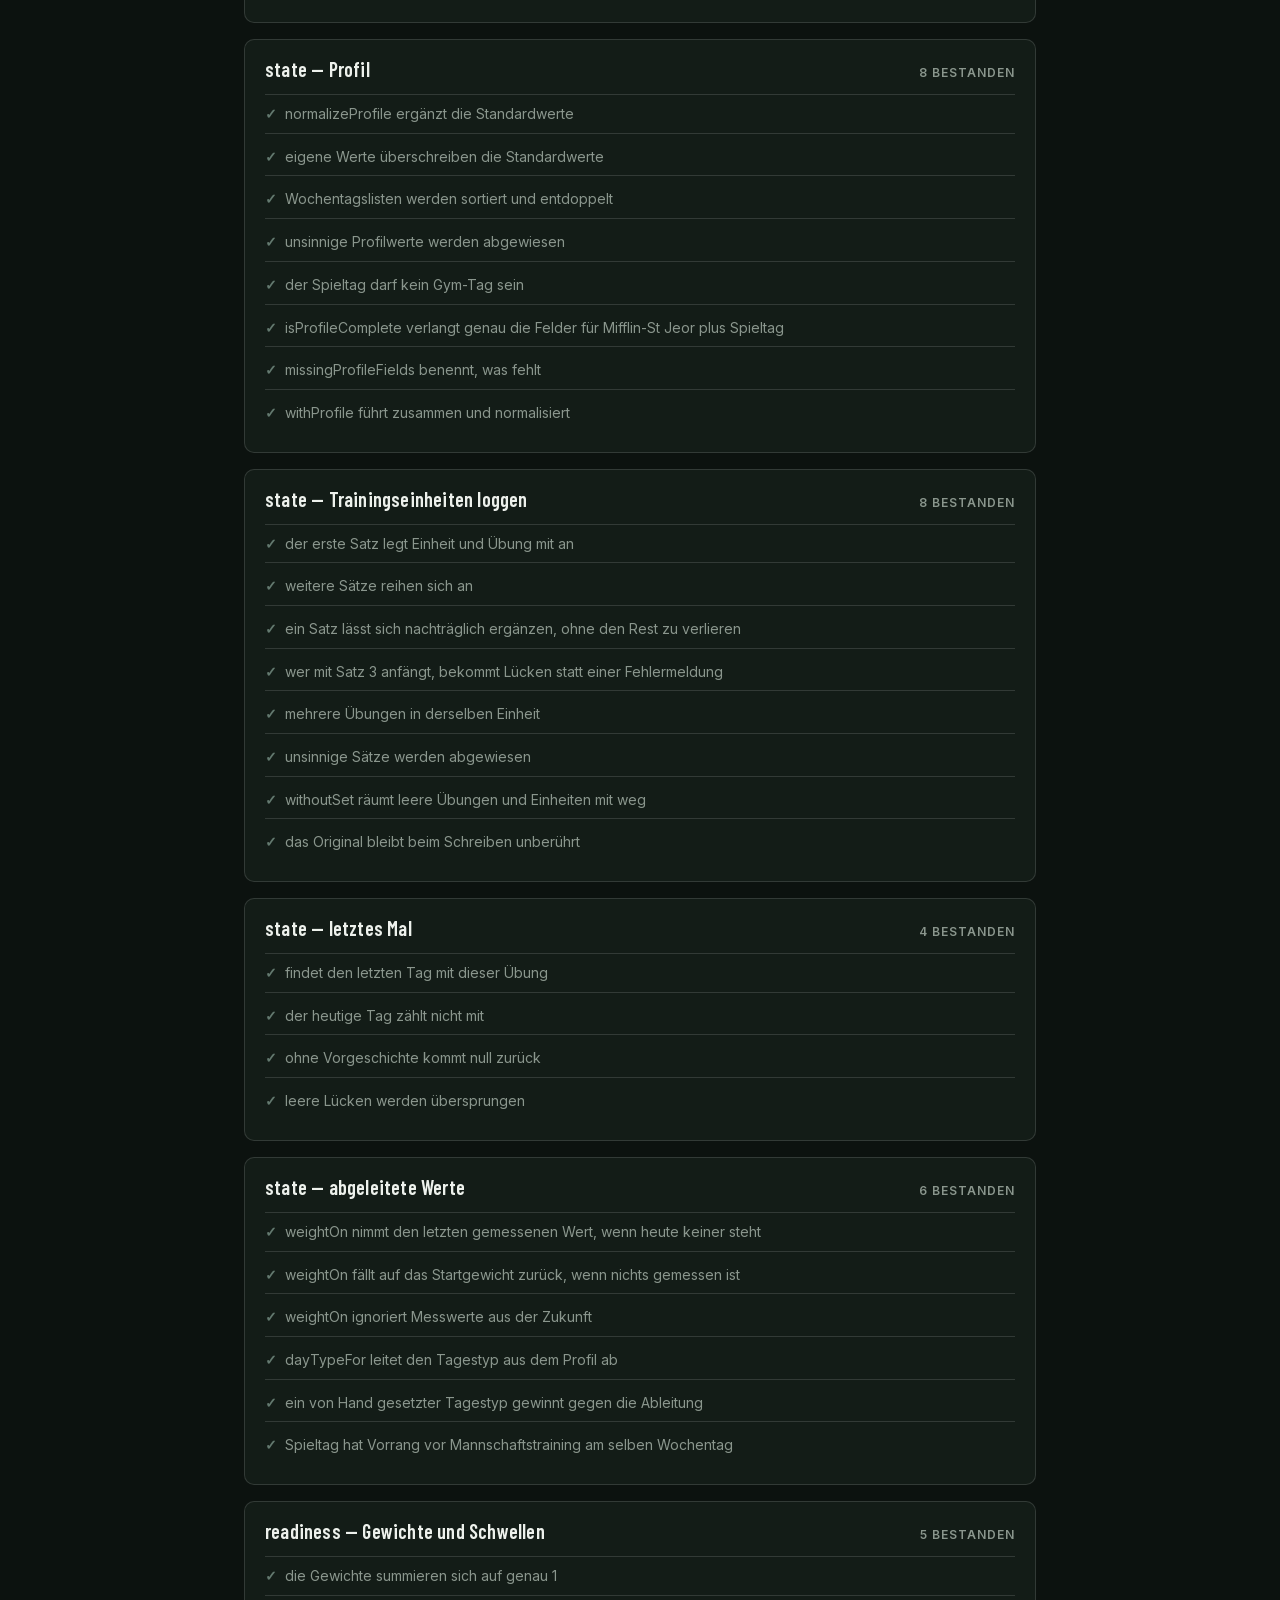
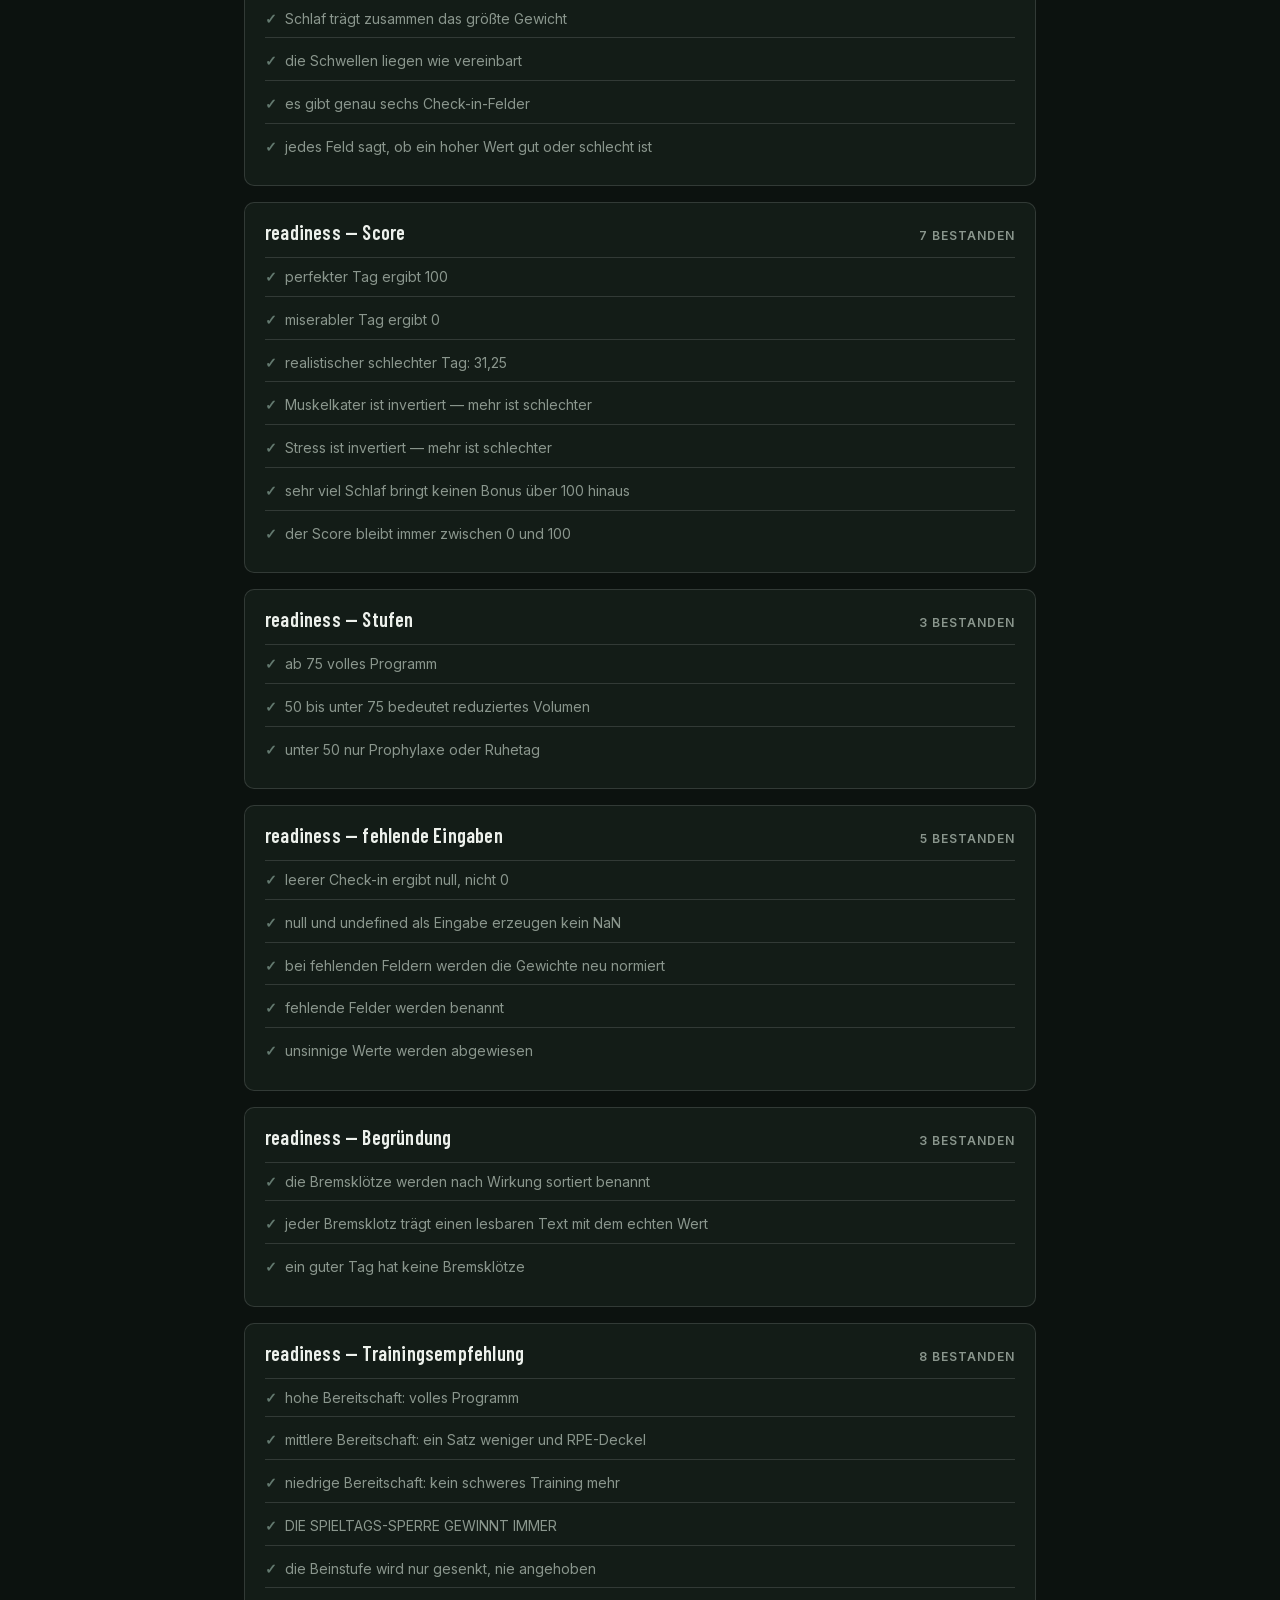
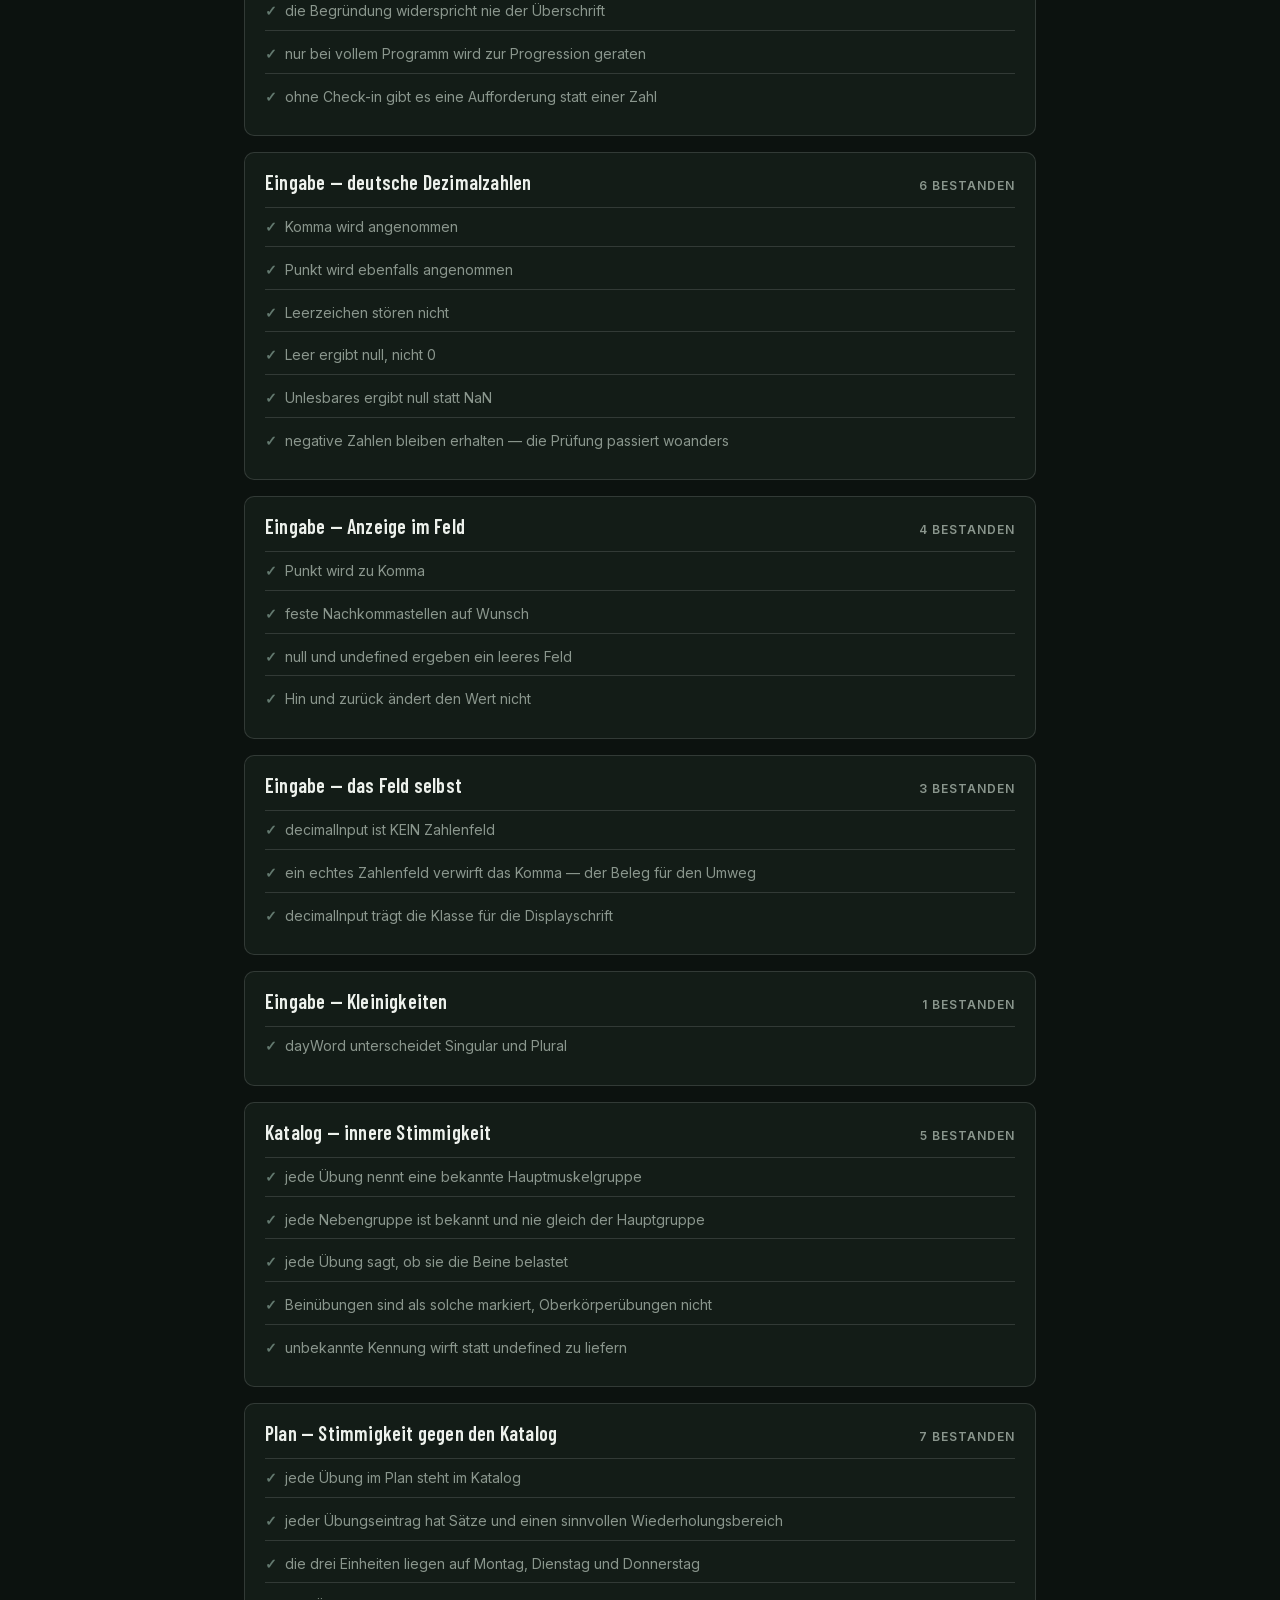
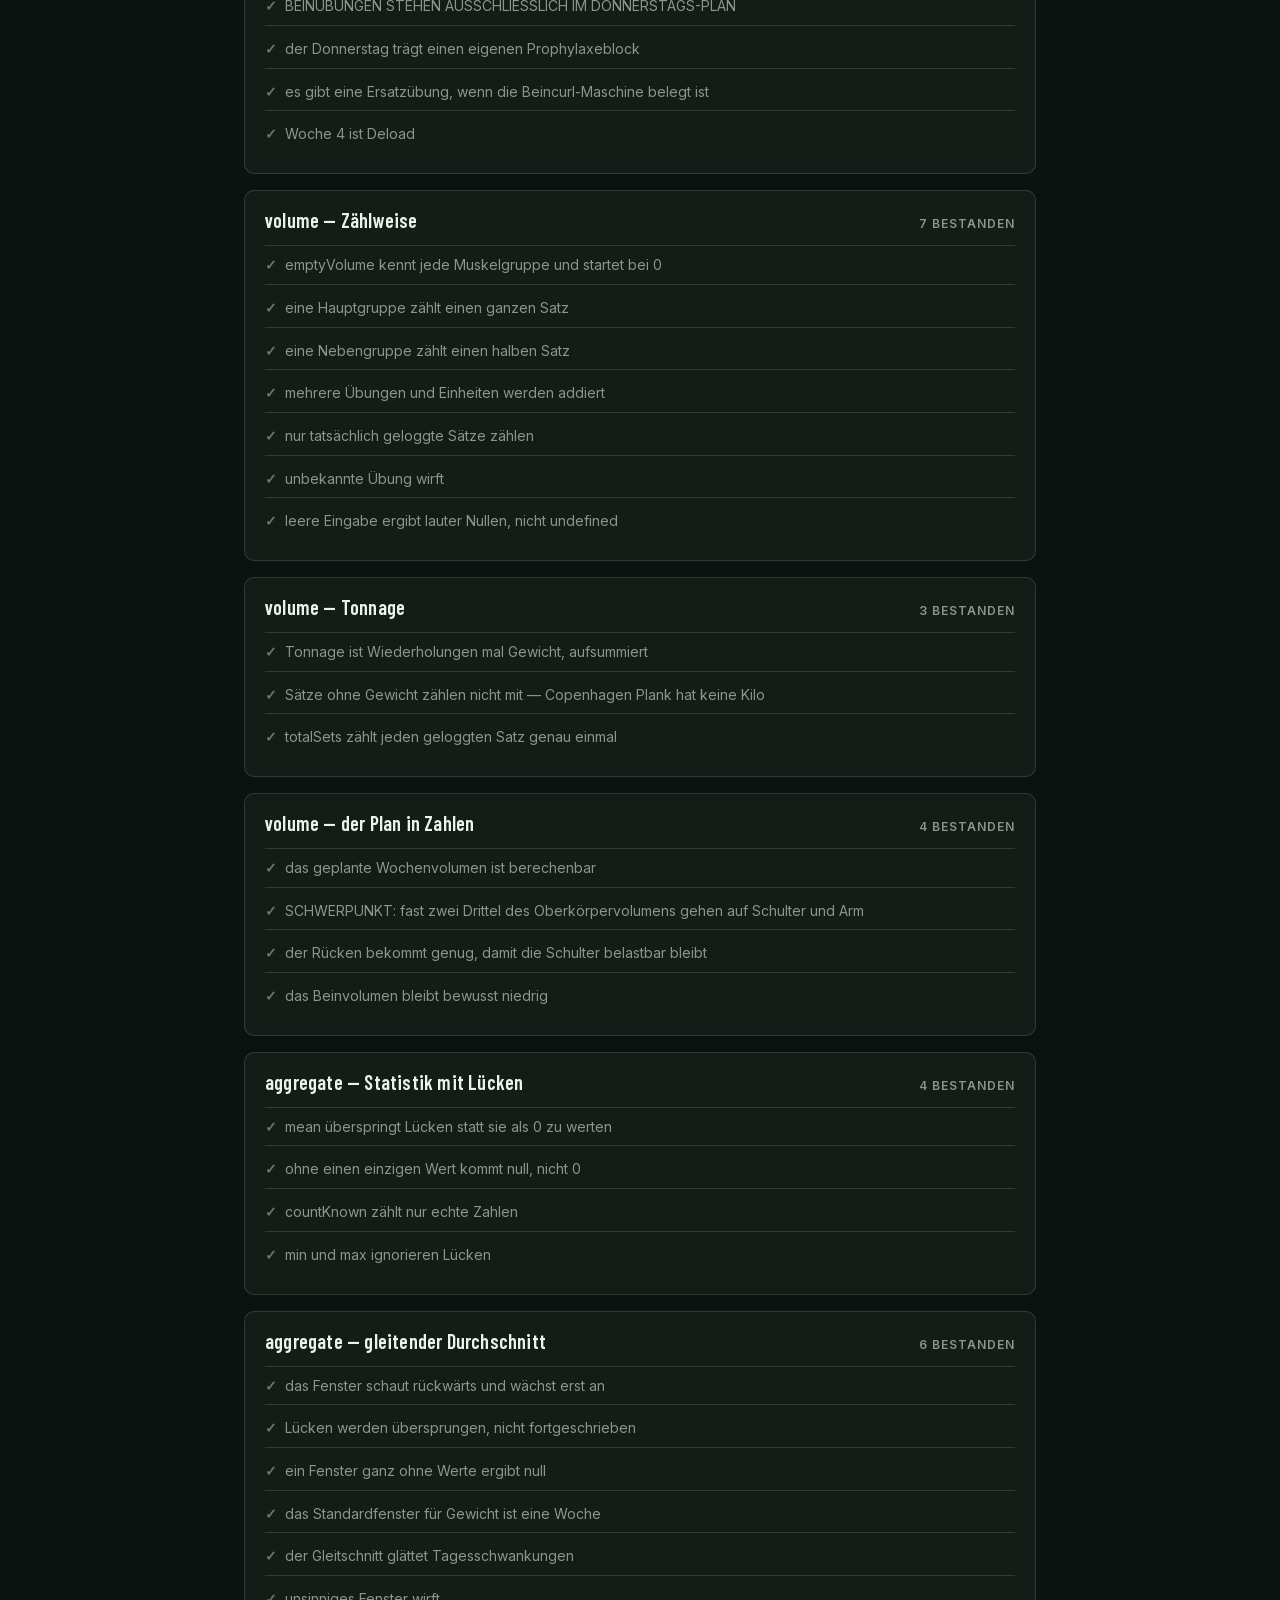
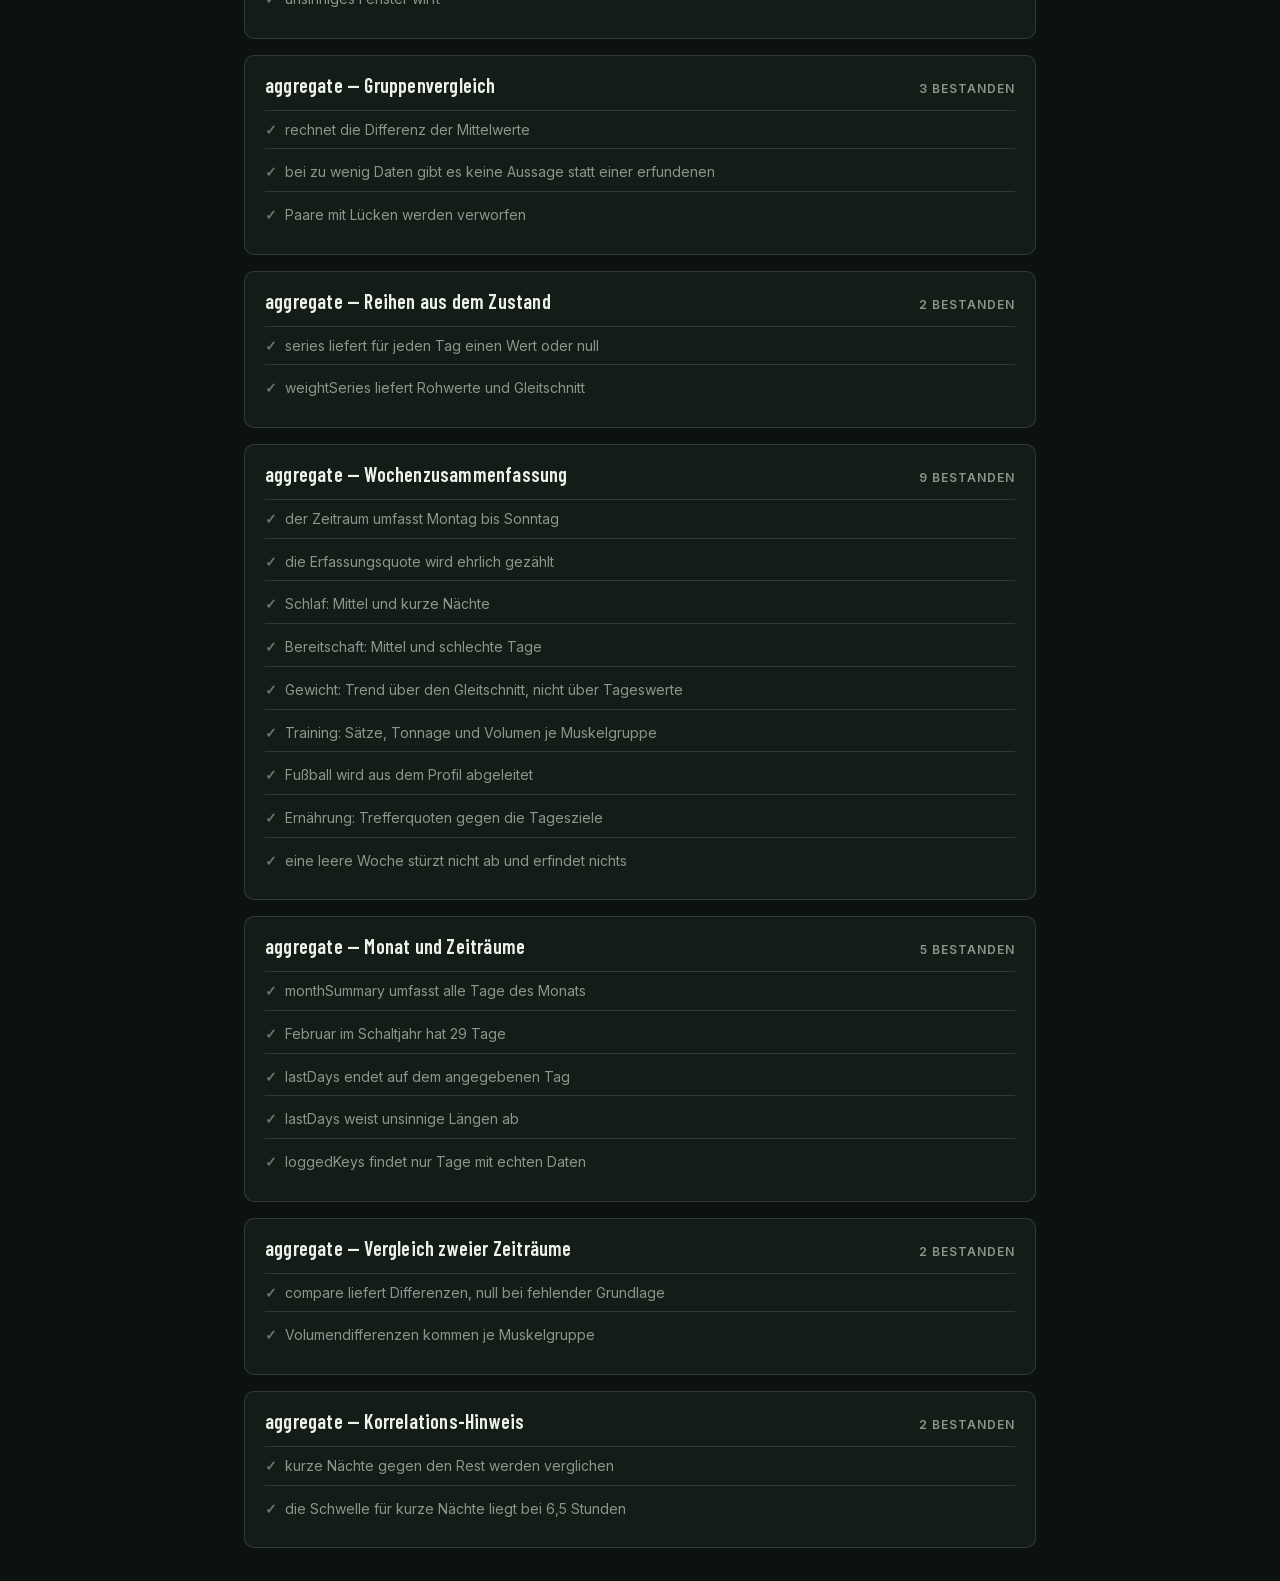
==== commit a36d4c65: "Phase 3 und 5: Ernaehrung und Trends ESSEN: Ziel und Ist nebeneinander, vier Felder, sofort gespeich" ====
--- a/tests.html
+++ b/tests.html
@@ -109,6 +109,7 @@
       '/tests/readiness.test.js',
       '/tests/input.test.js',
       '/tests/volume.test.js',
+      '/tests/aggregate.test.js',
     ];
 
     /* Beim Entwickeln muss jeder Lauf die aktuellen Dateien sehen.
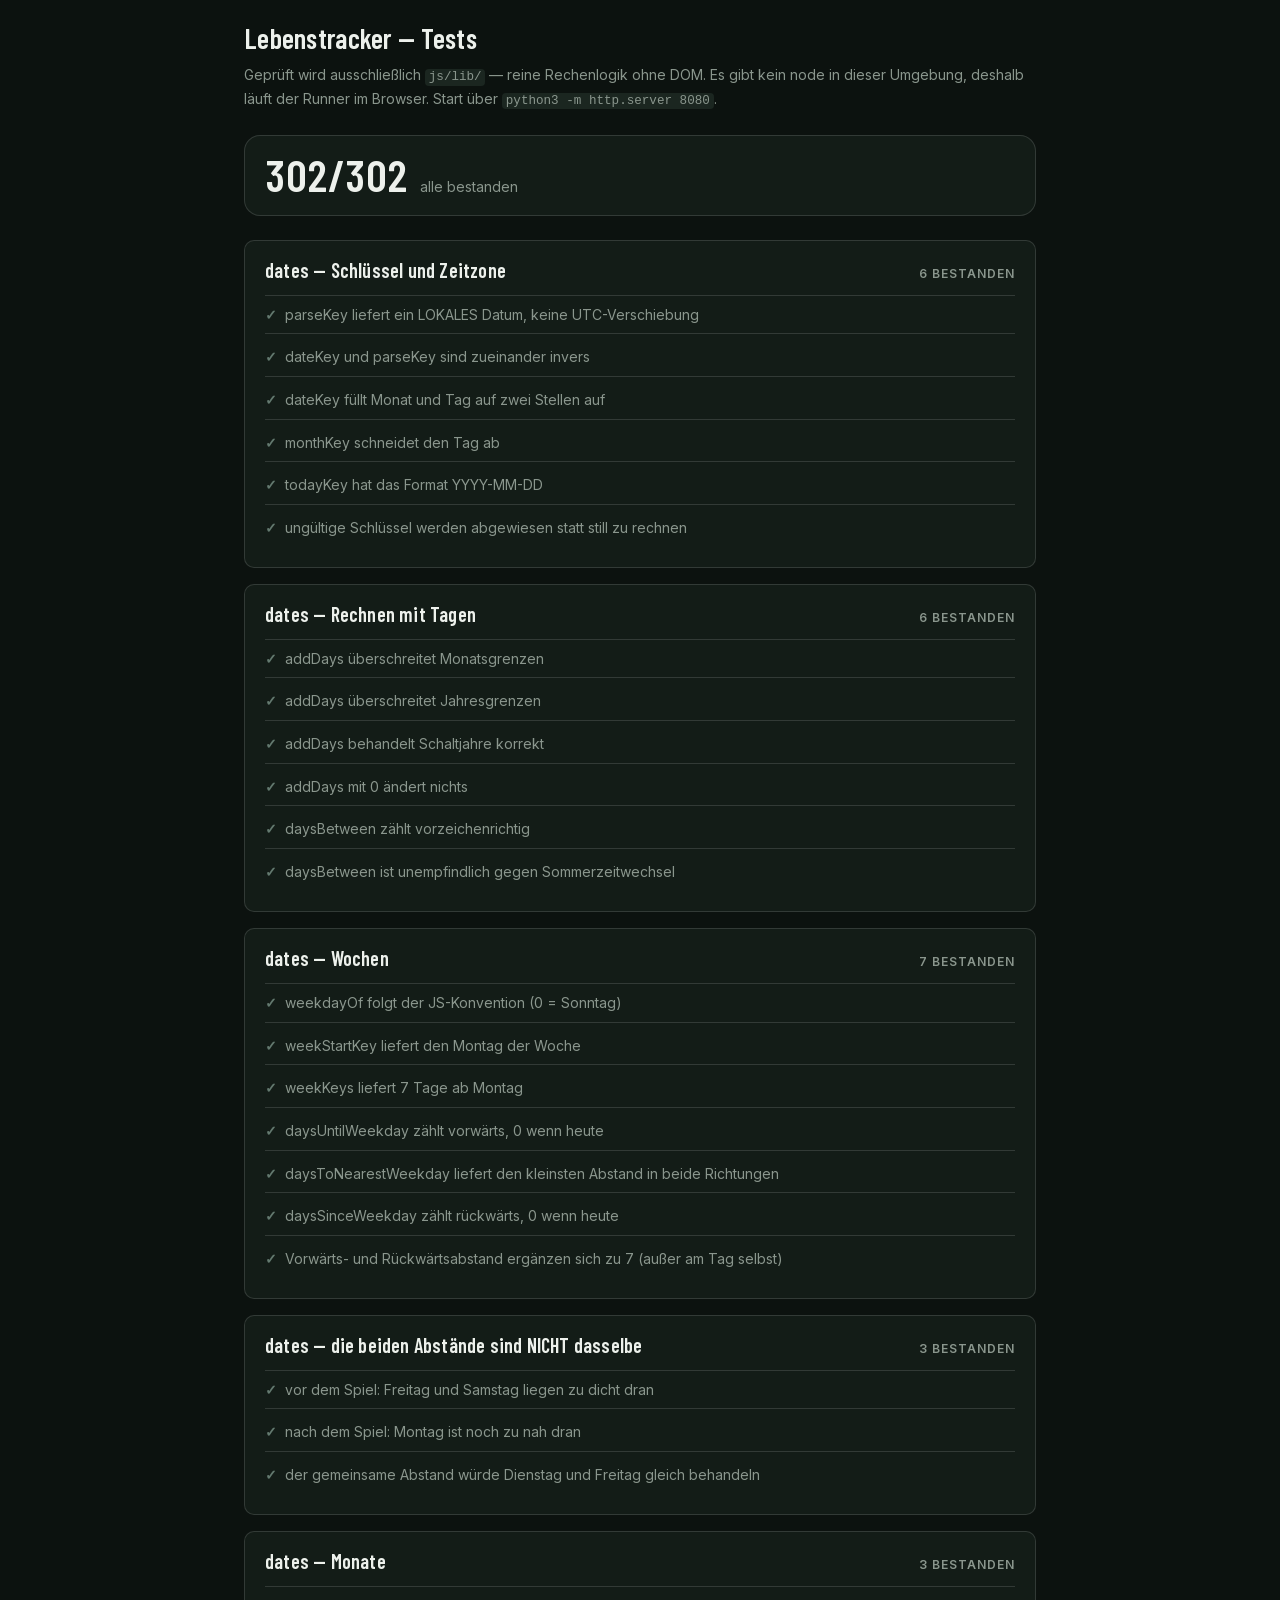
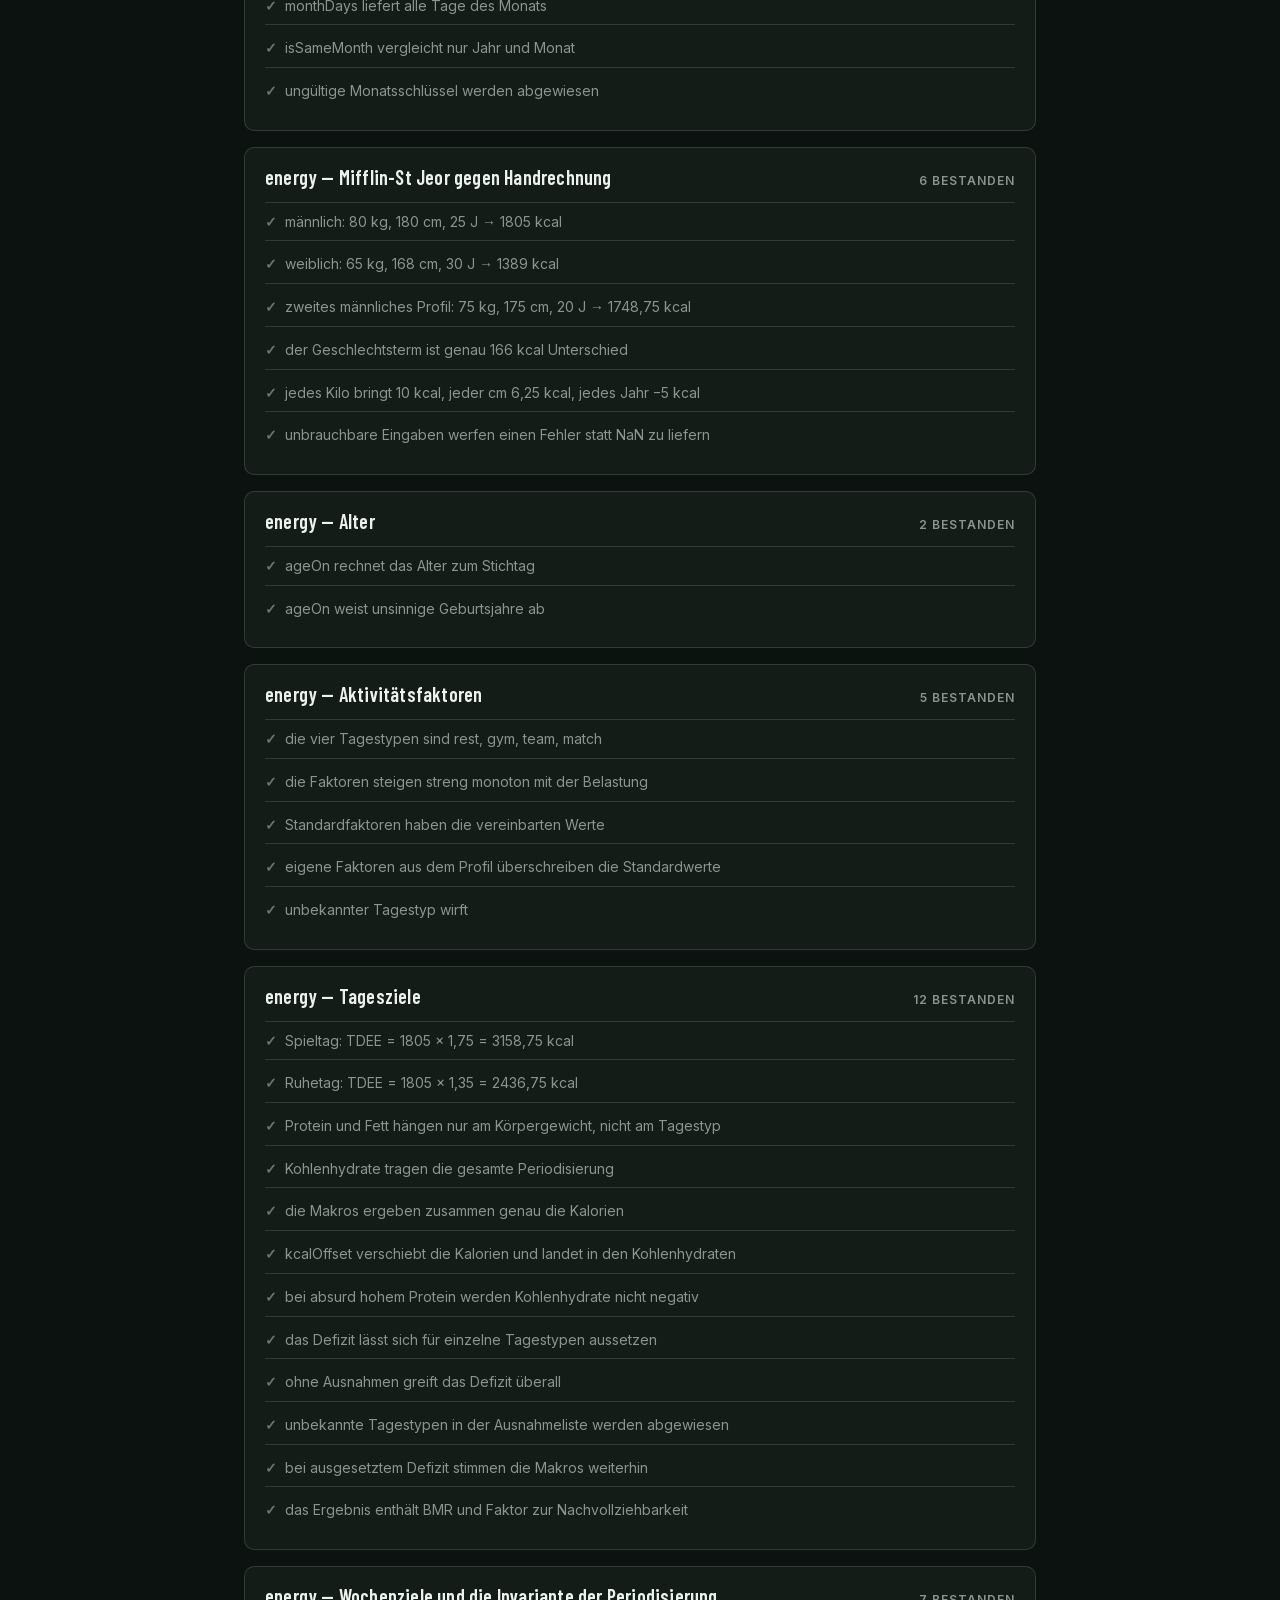
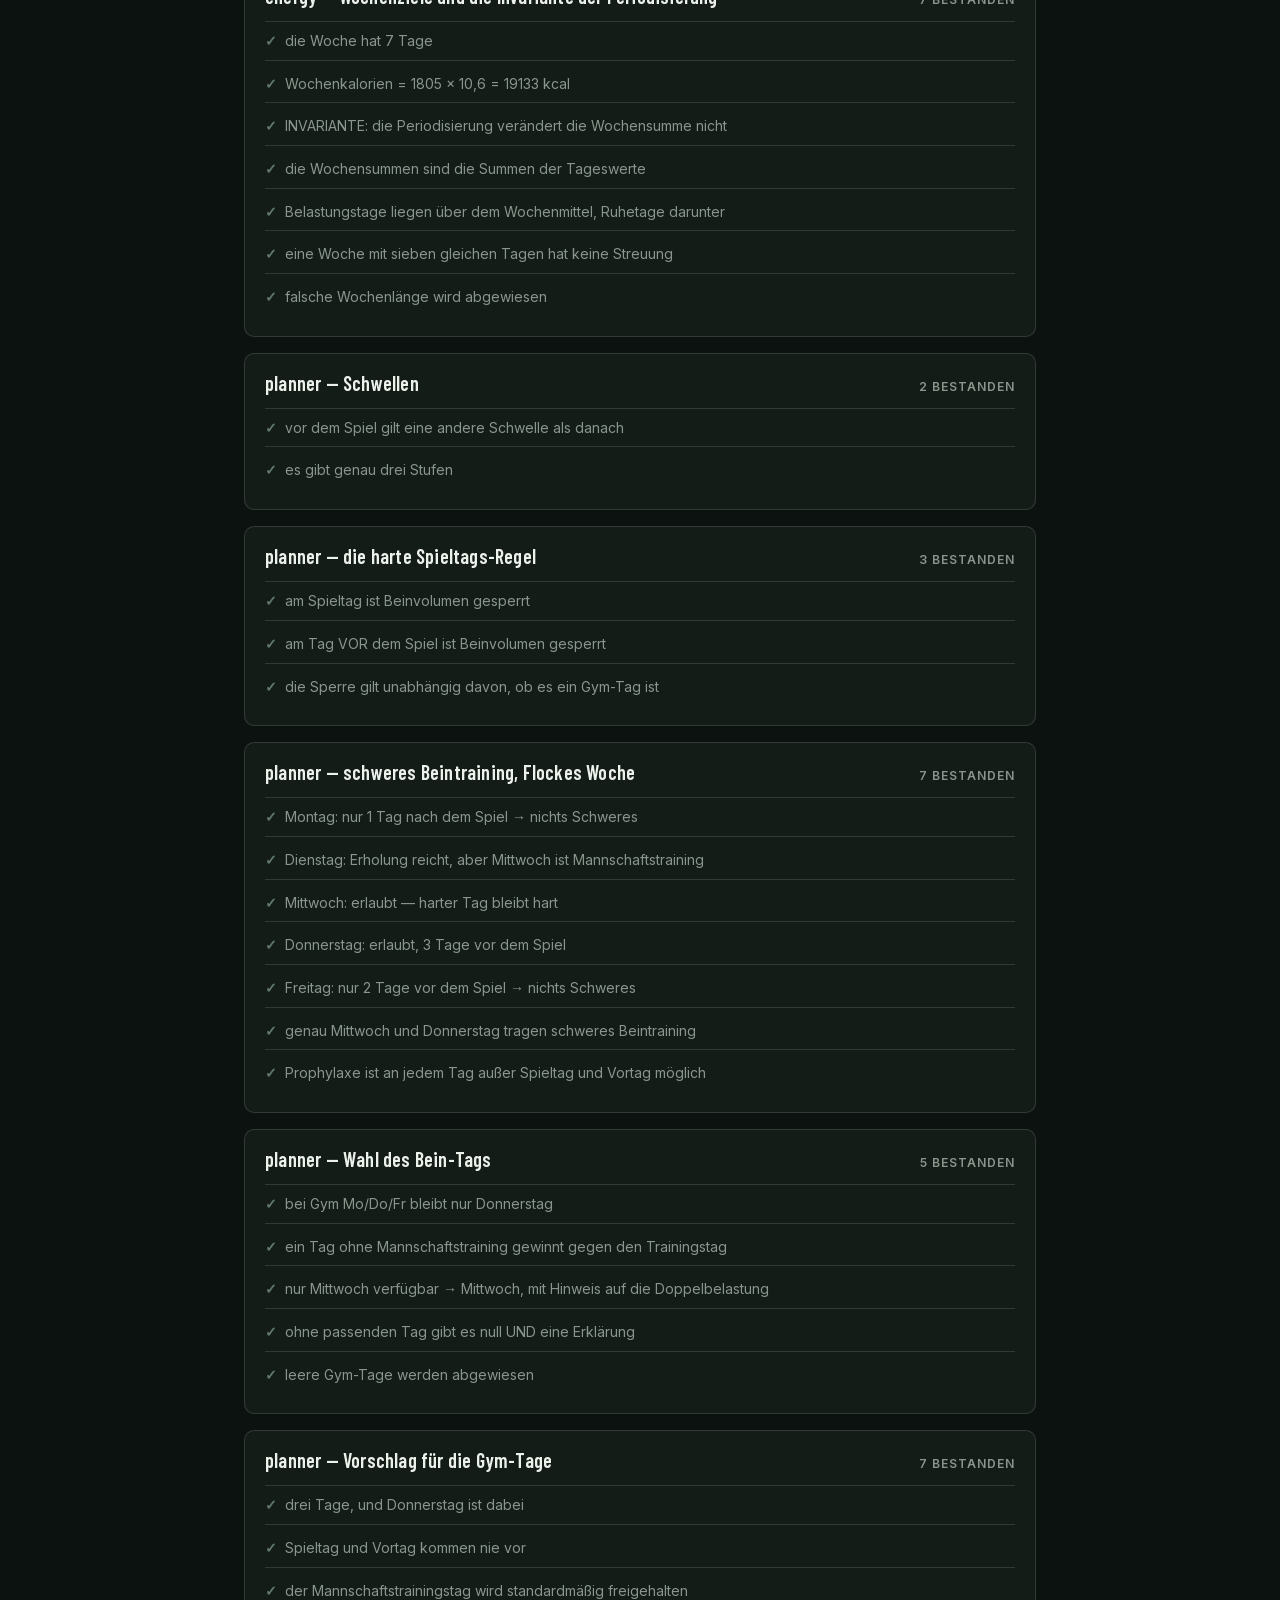
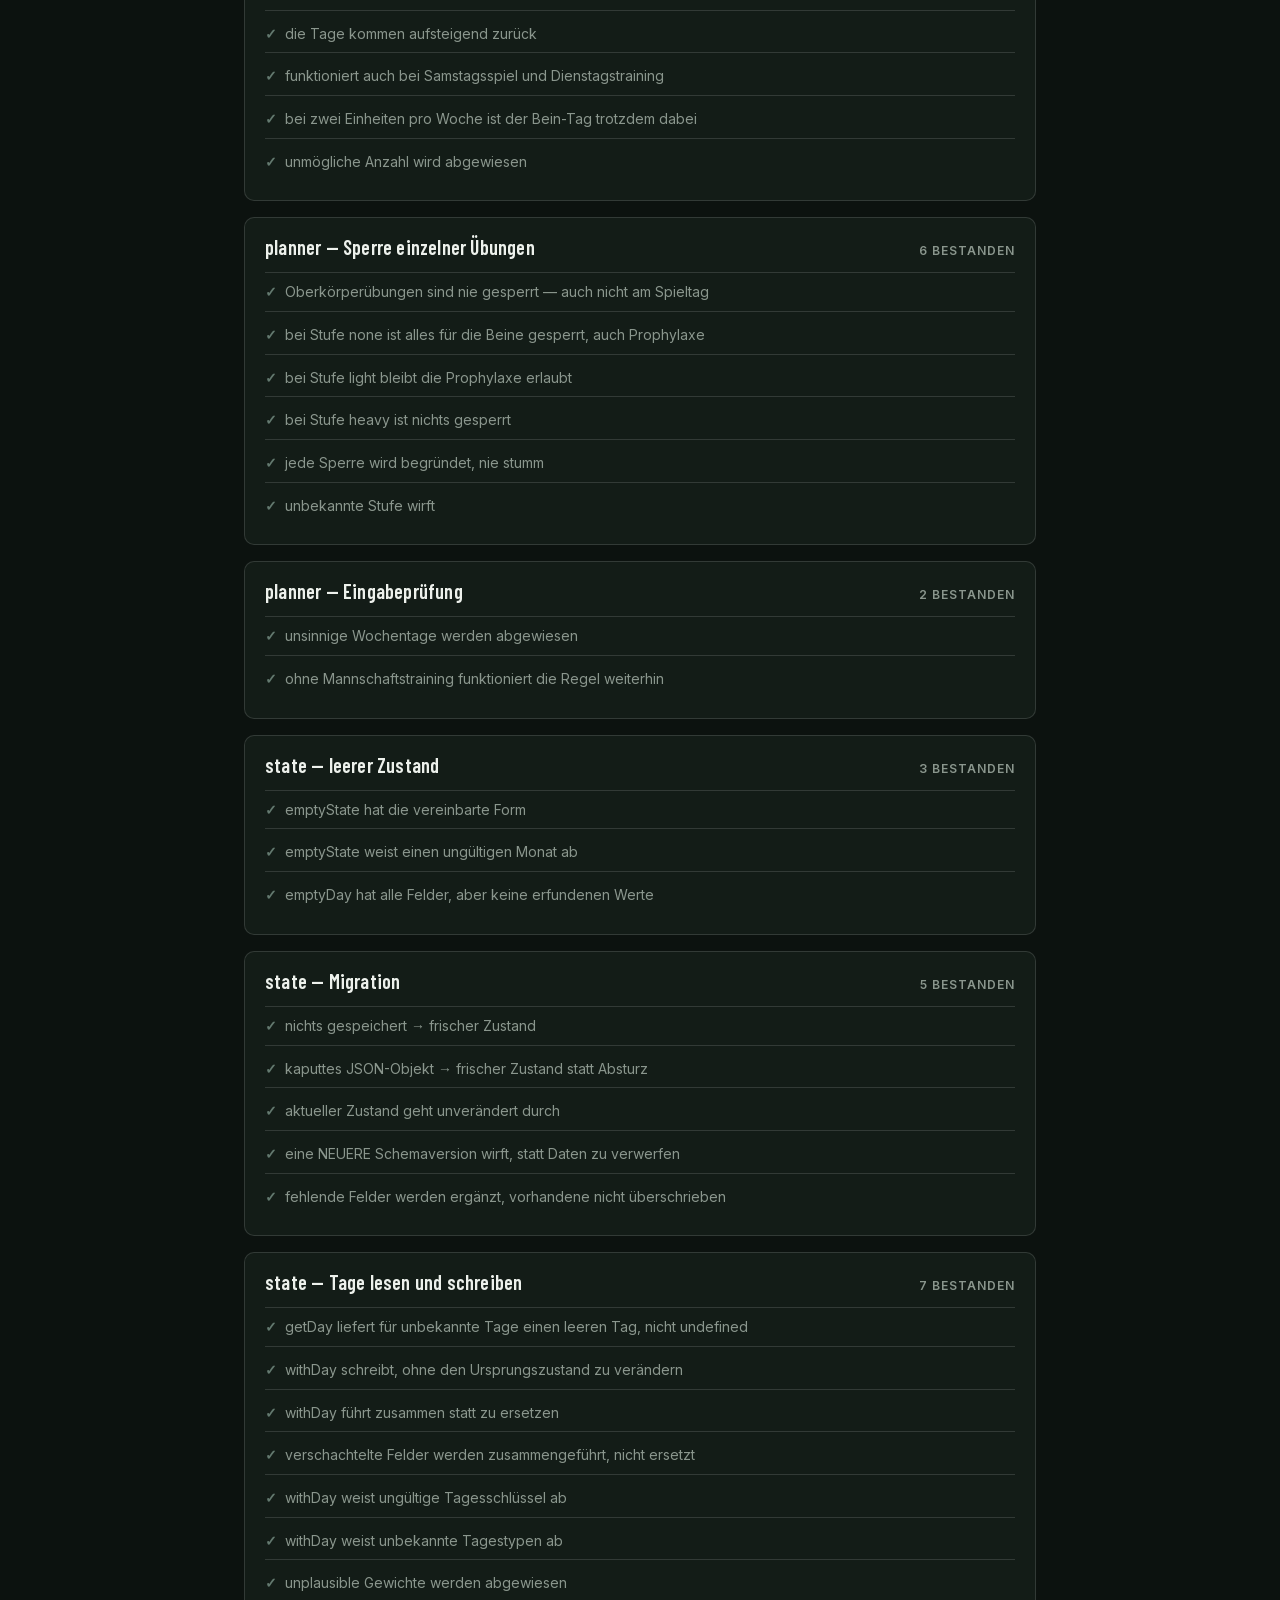
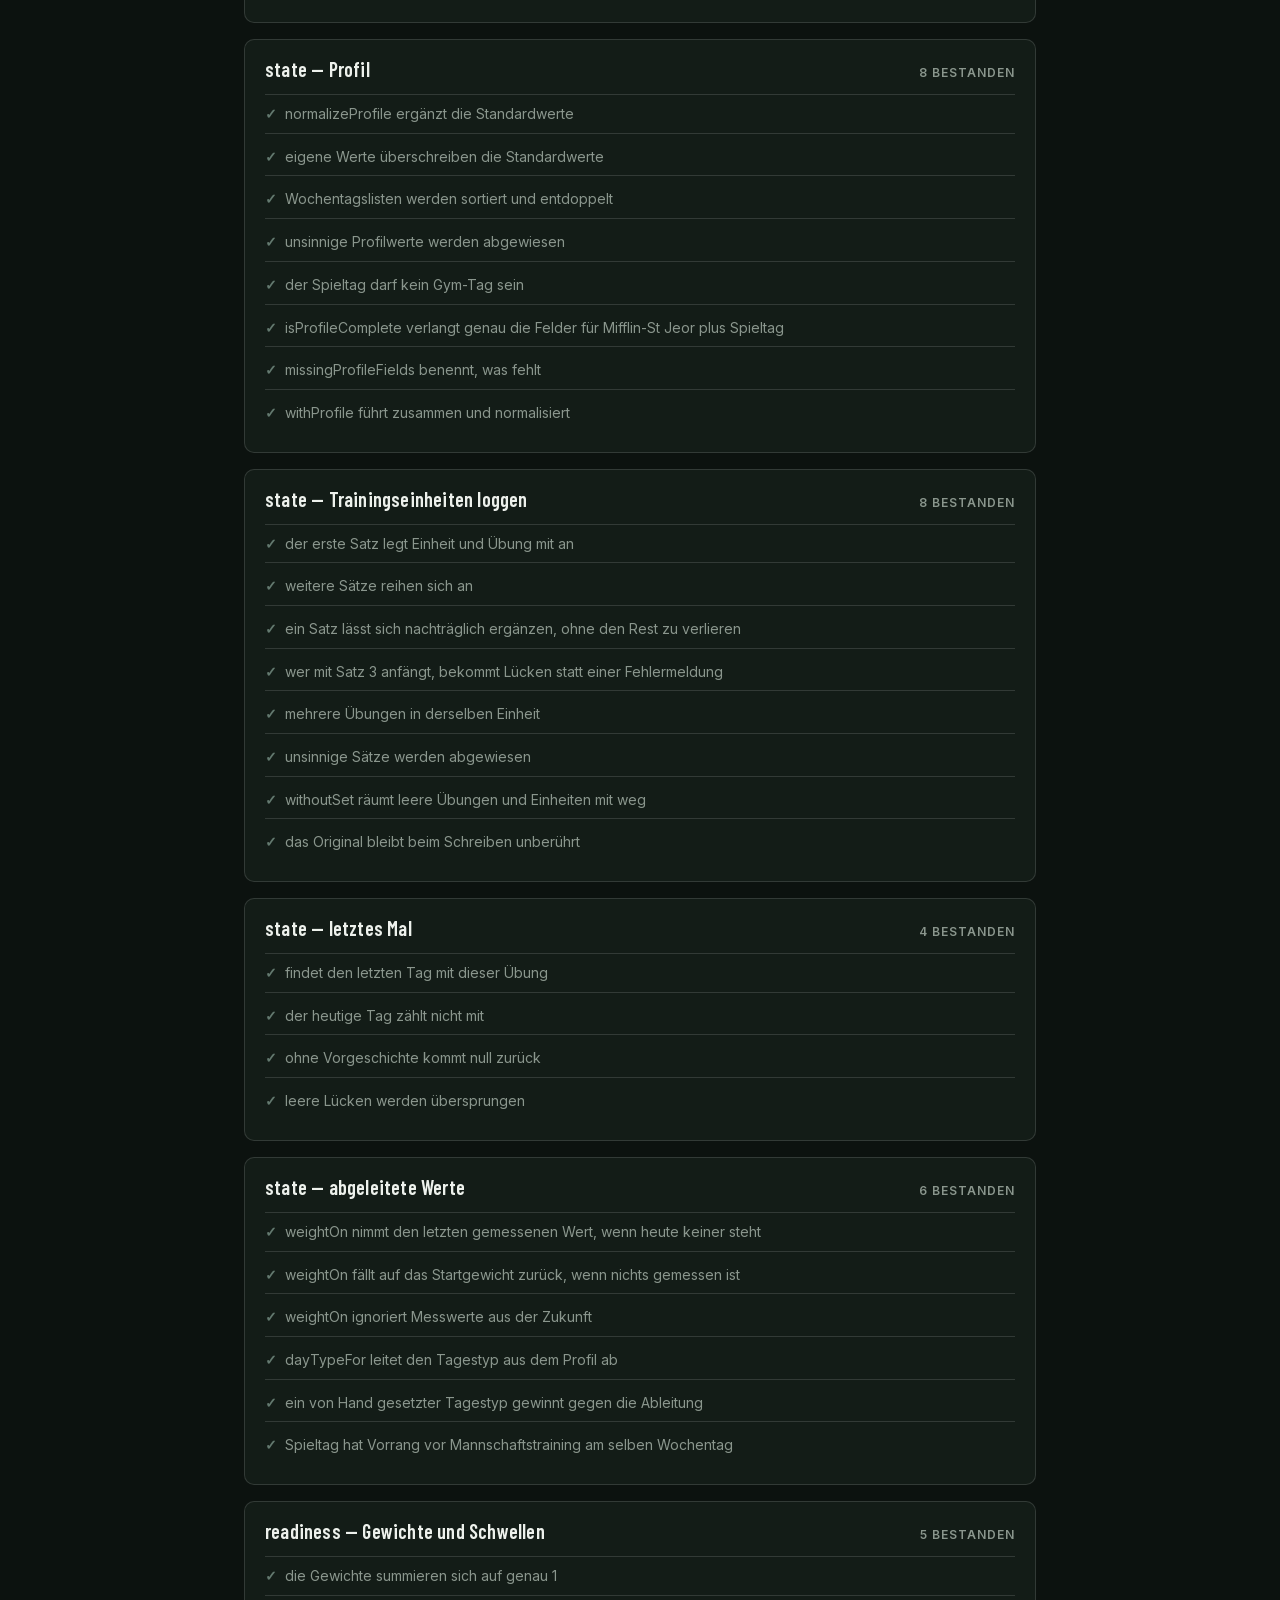
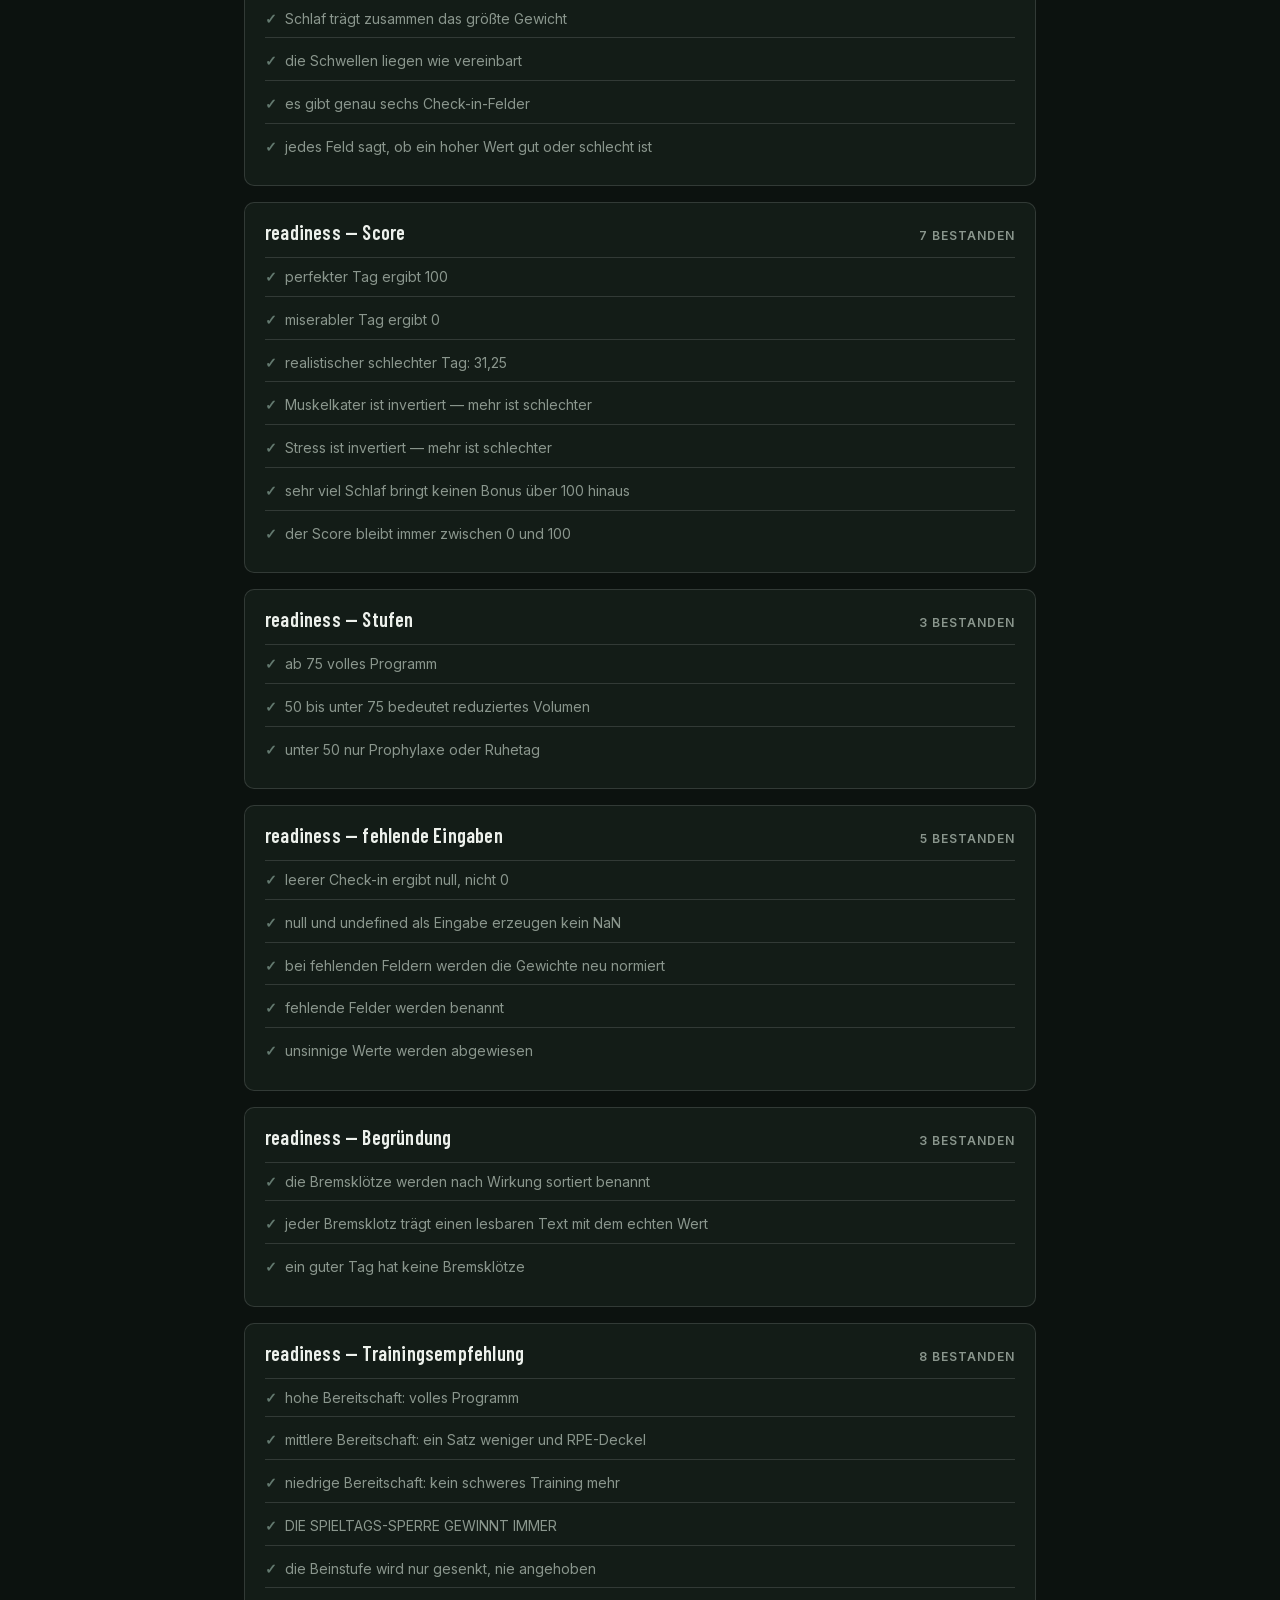
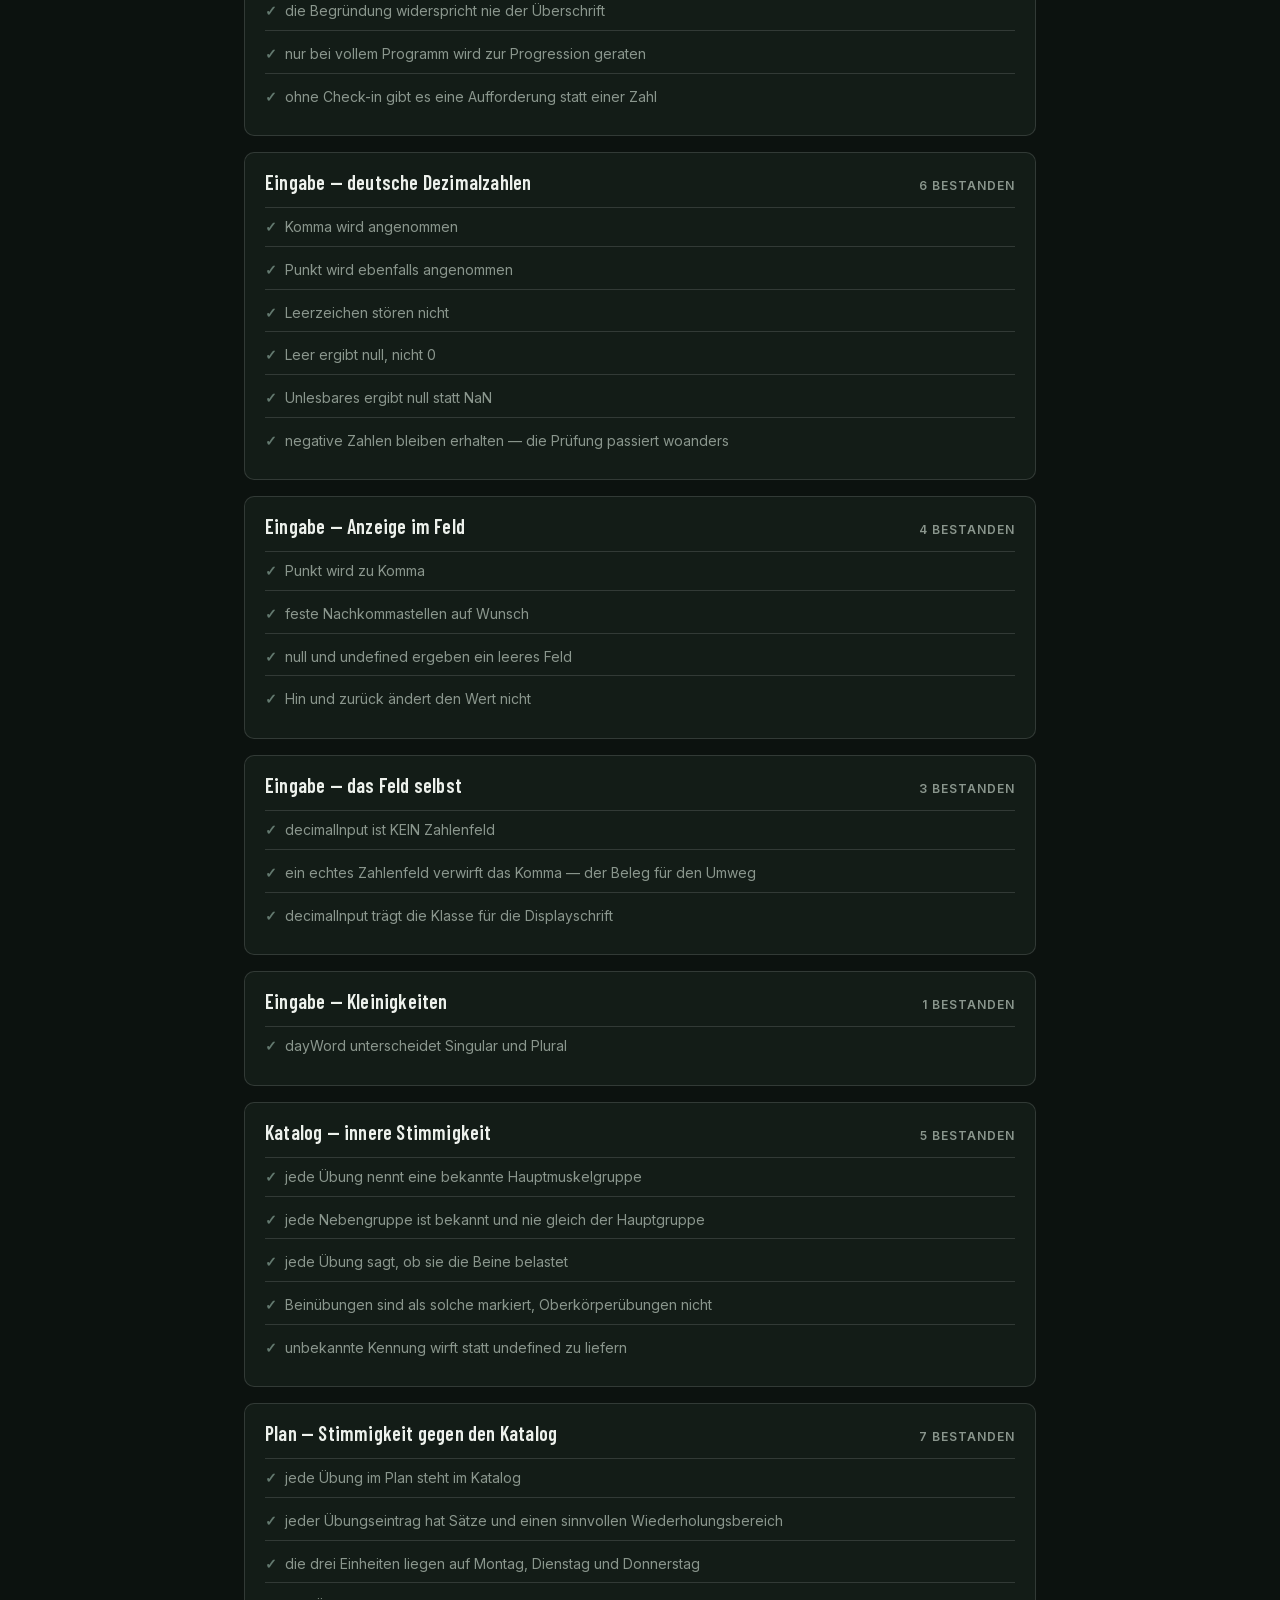
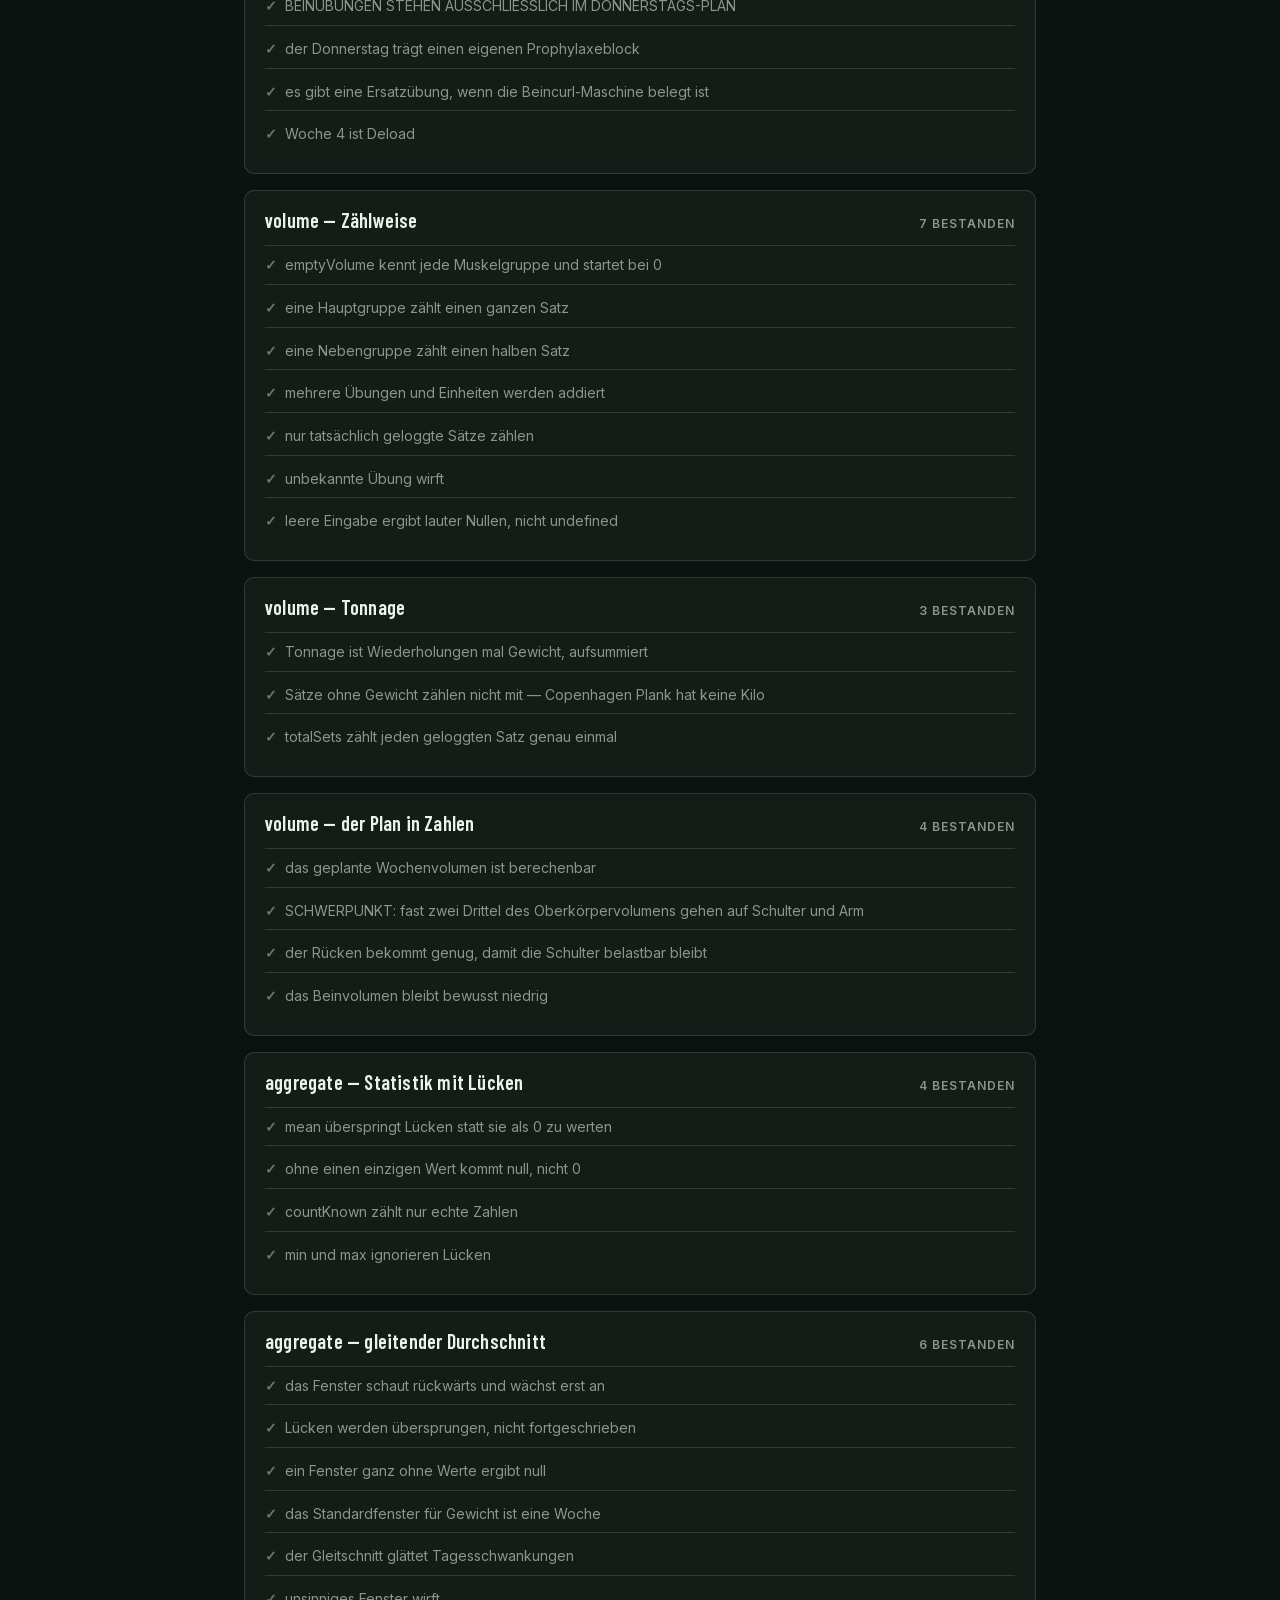
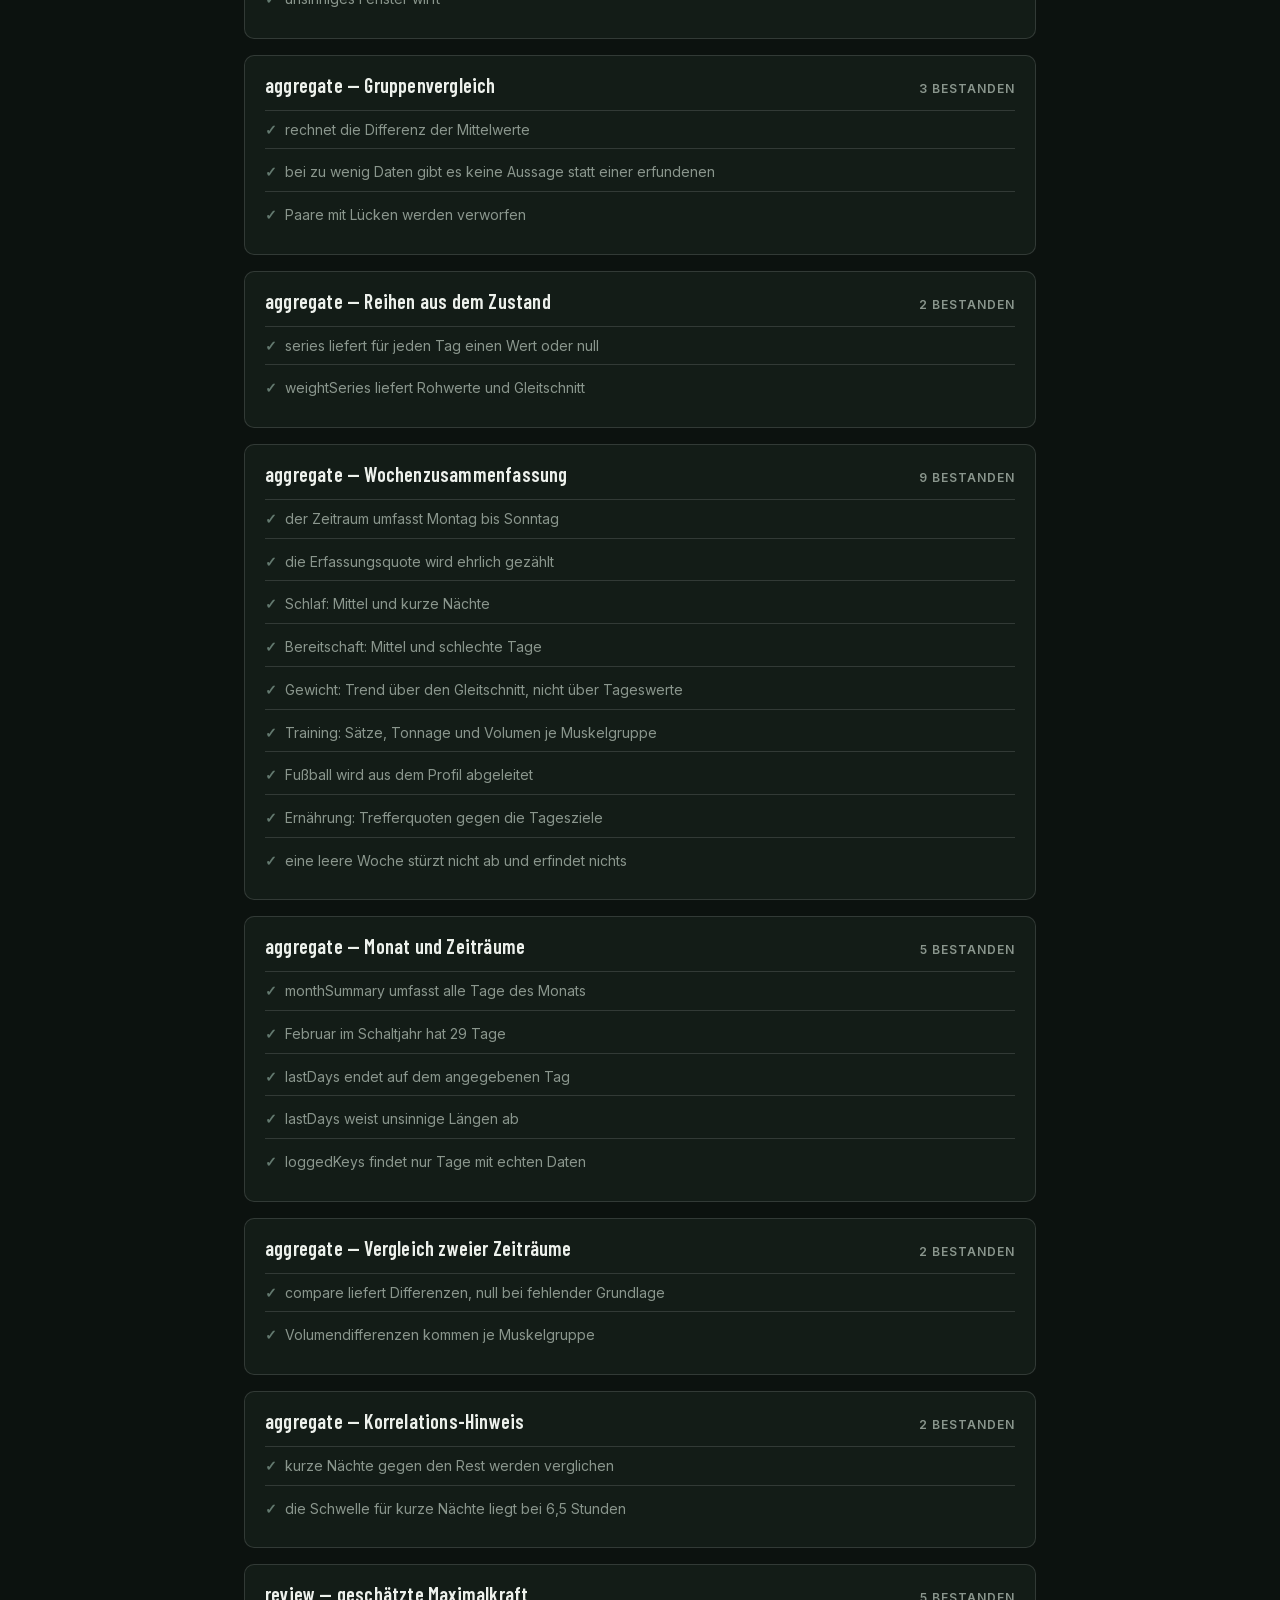
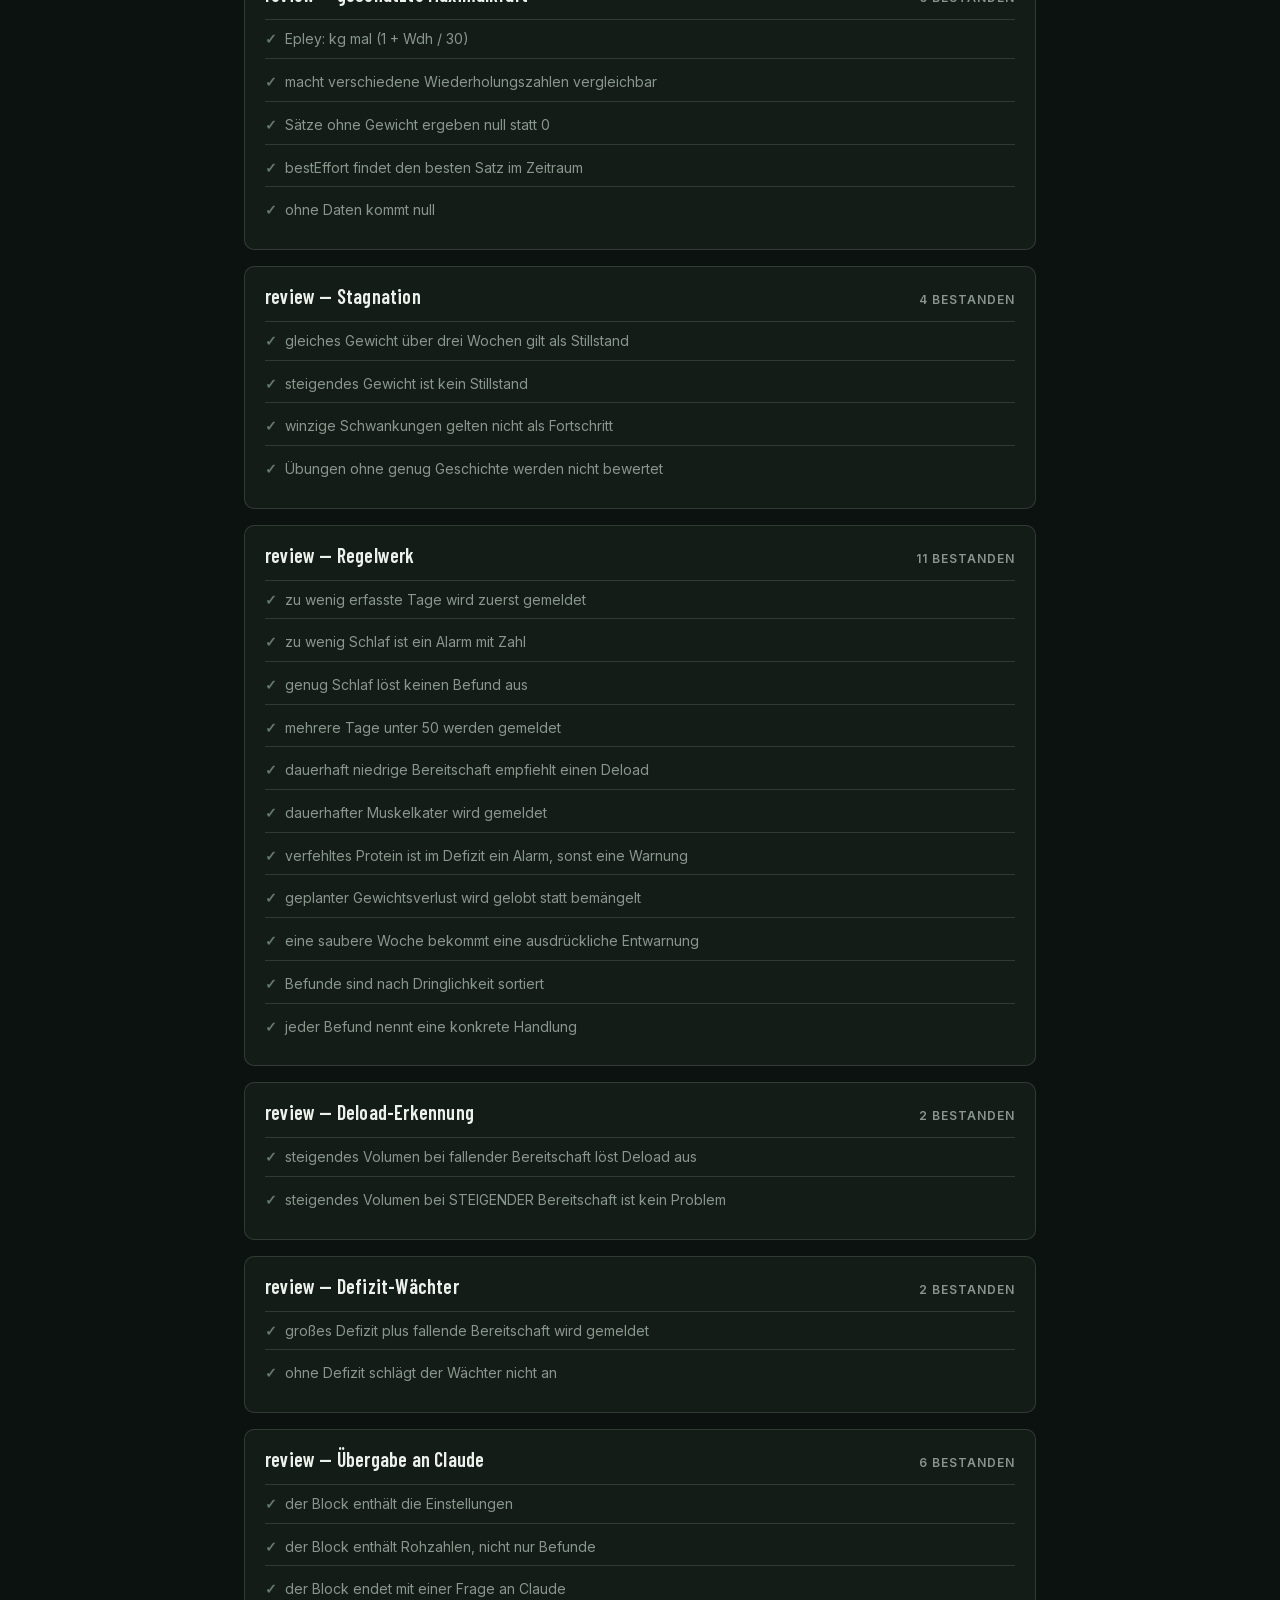
==== commit 151db749: "Phase 6 und 7: Reviews und Monatsarchiv -- die App ist vollstaendig REVIEW: regelbasiert, nicht stat" ====
--- a/tests.html
+++ b/tests.html
@@ -110,6 +110,8 @@
       '/tests/input.test.js',
       '/tests/volume.test.js',
       '/tests/aggregate.test.js',
+      '/tests/review.test.js',
+      '/tests/archive.test.js',
     ];
 
     /* Beim Entwickeln muss jeder Lauf die aktuellen Dateien sehen.
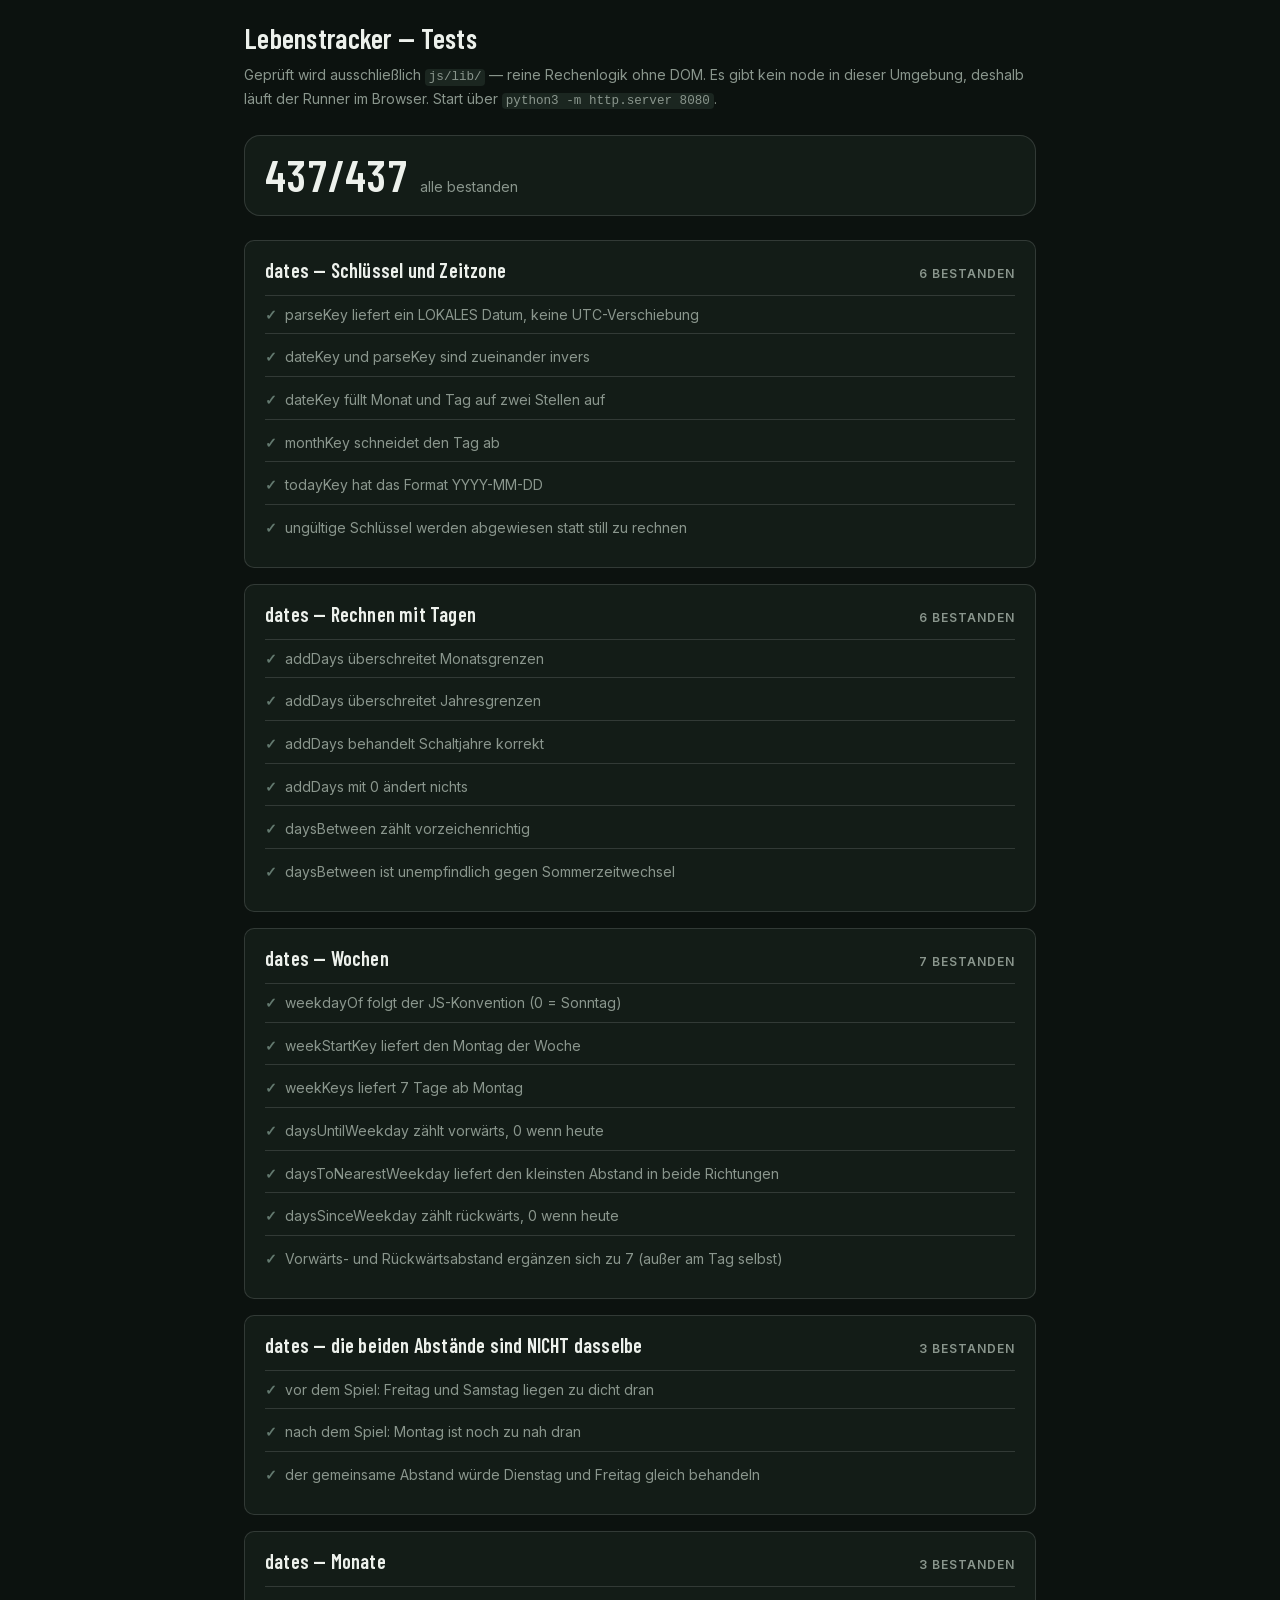
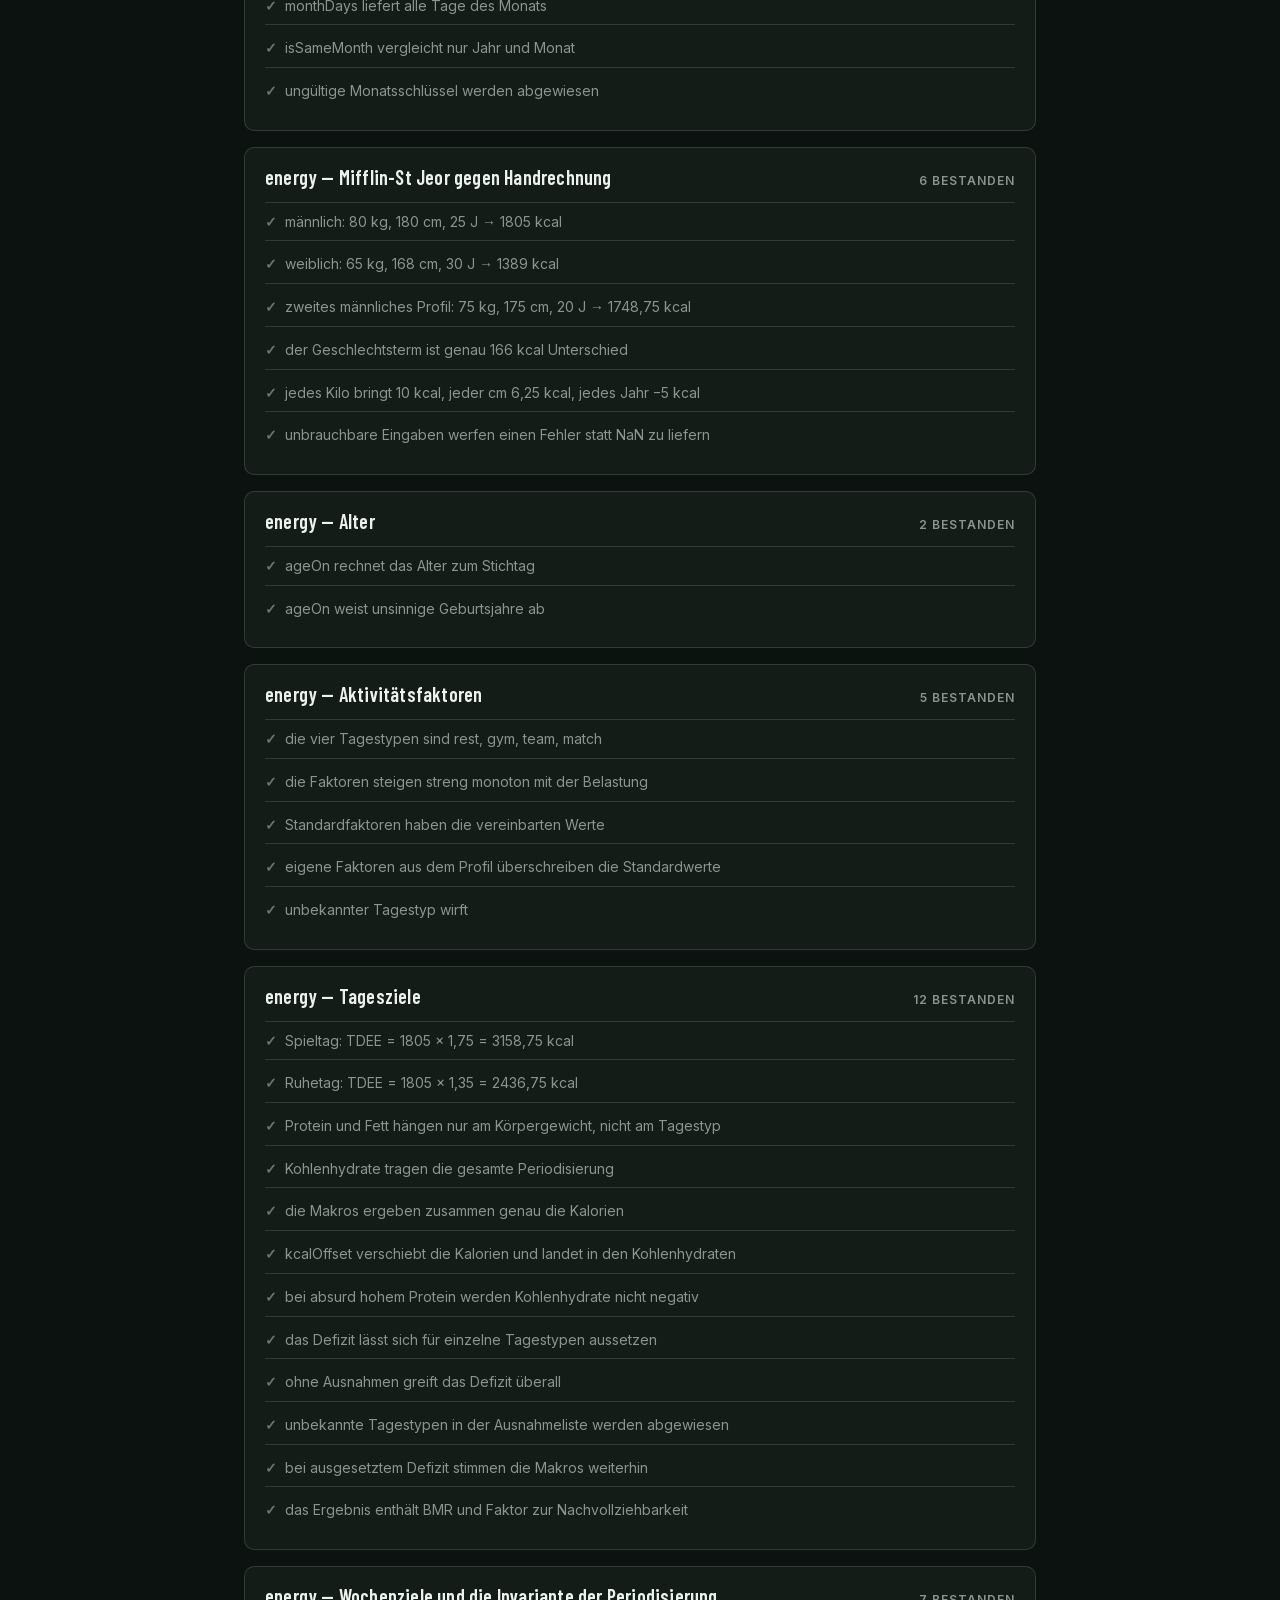
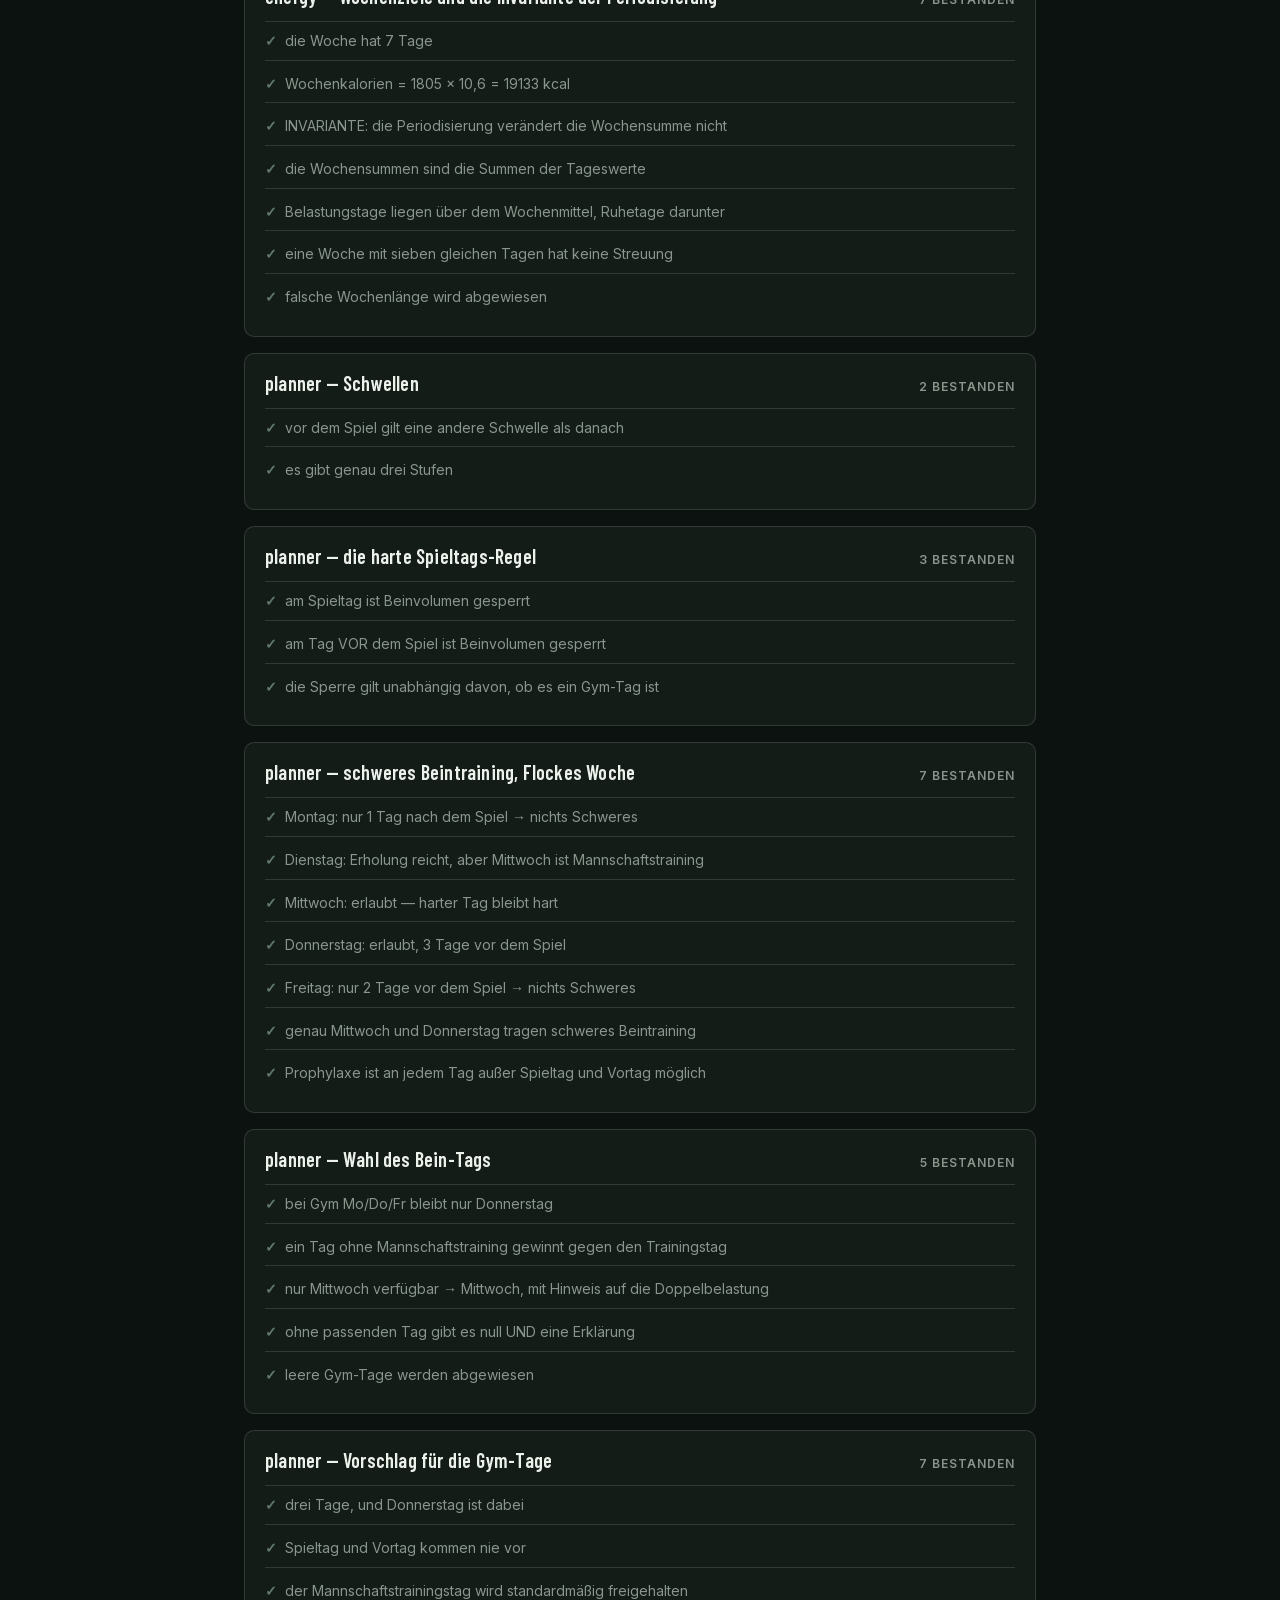
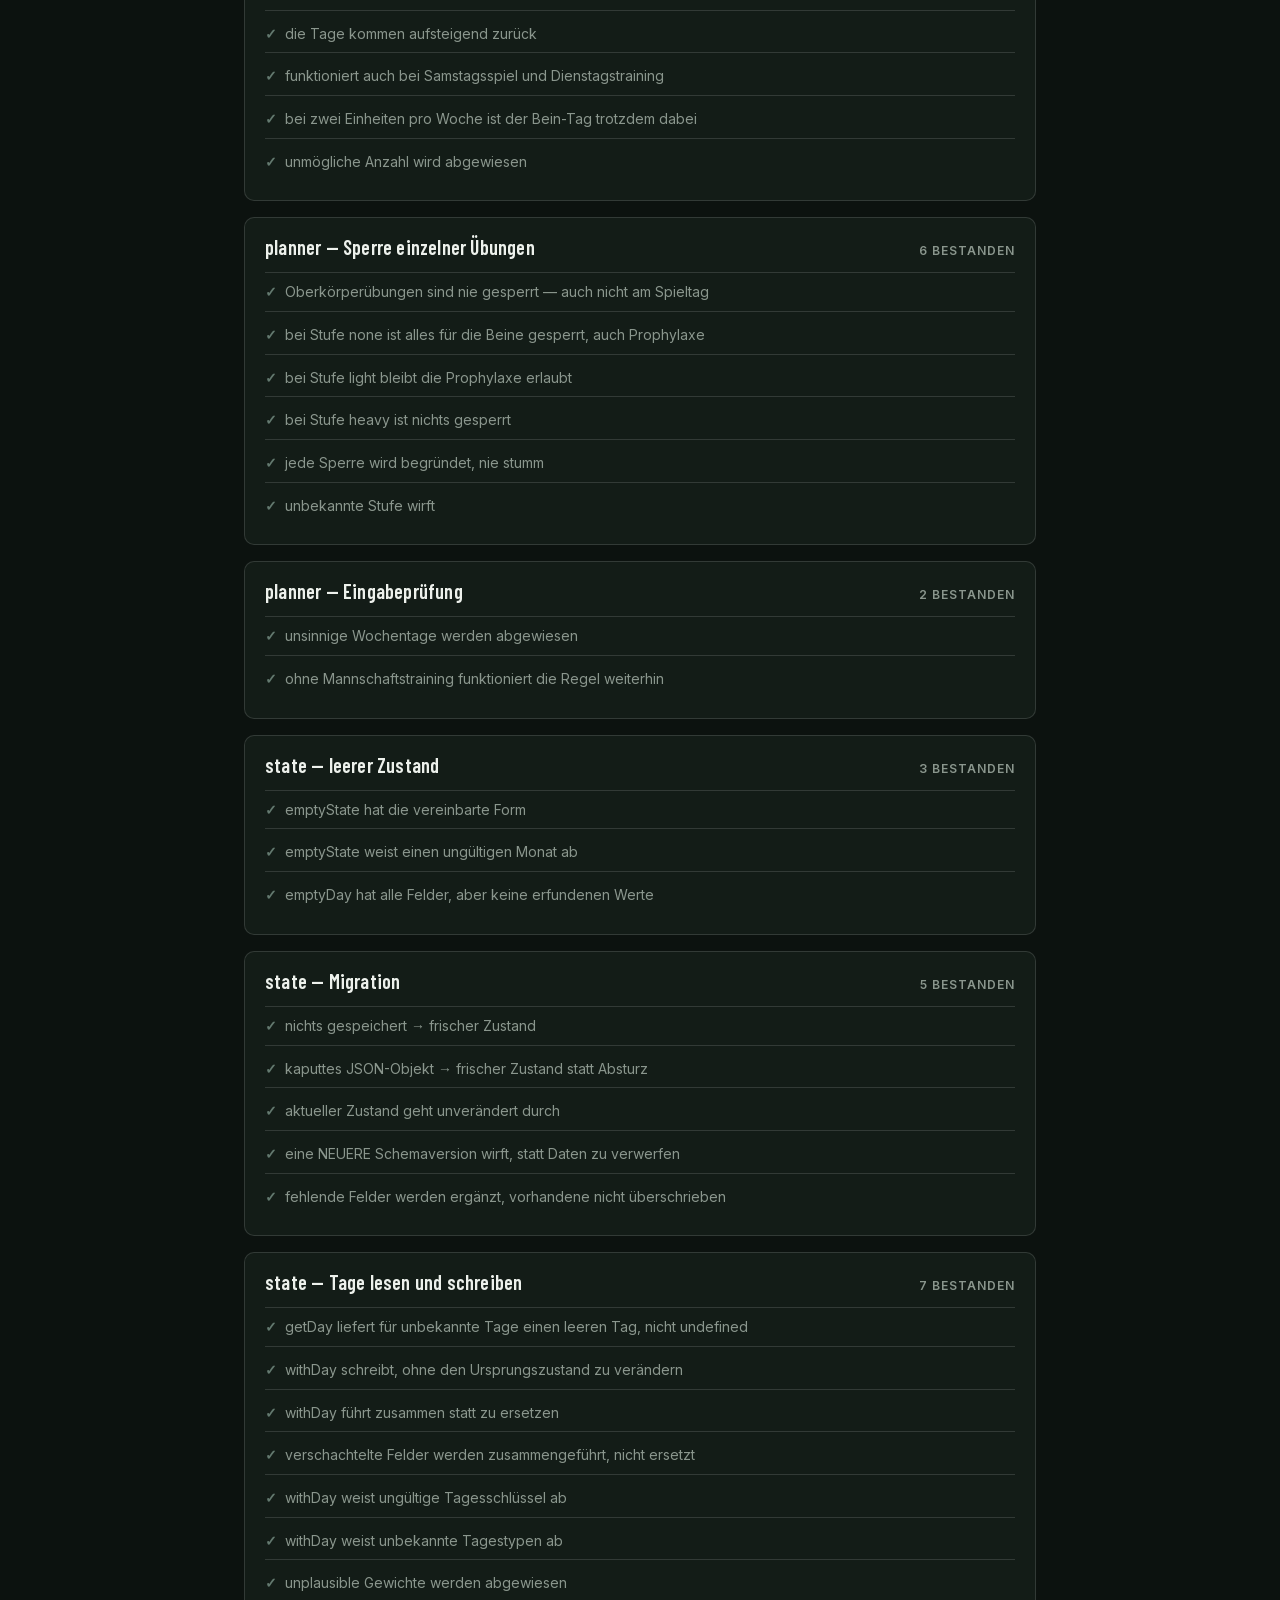
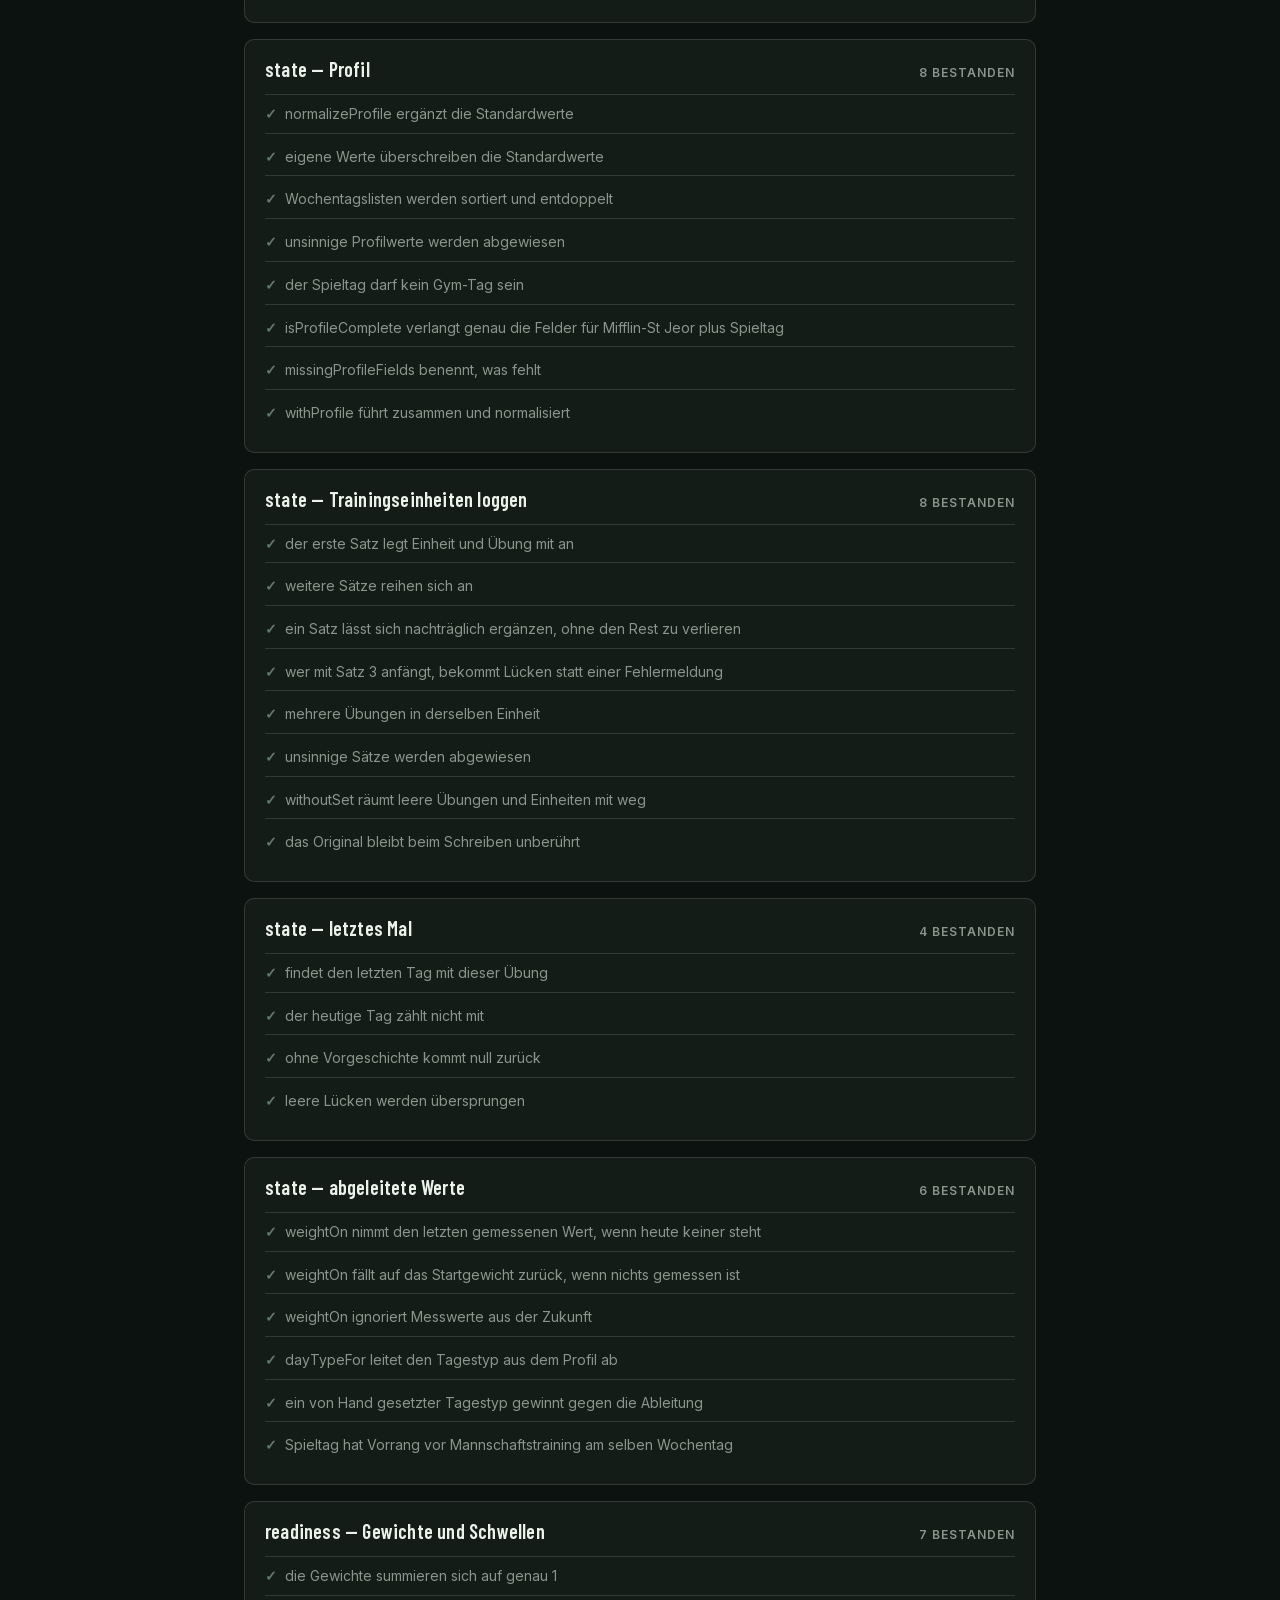
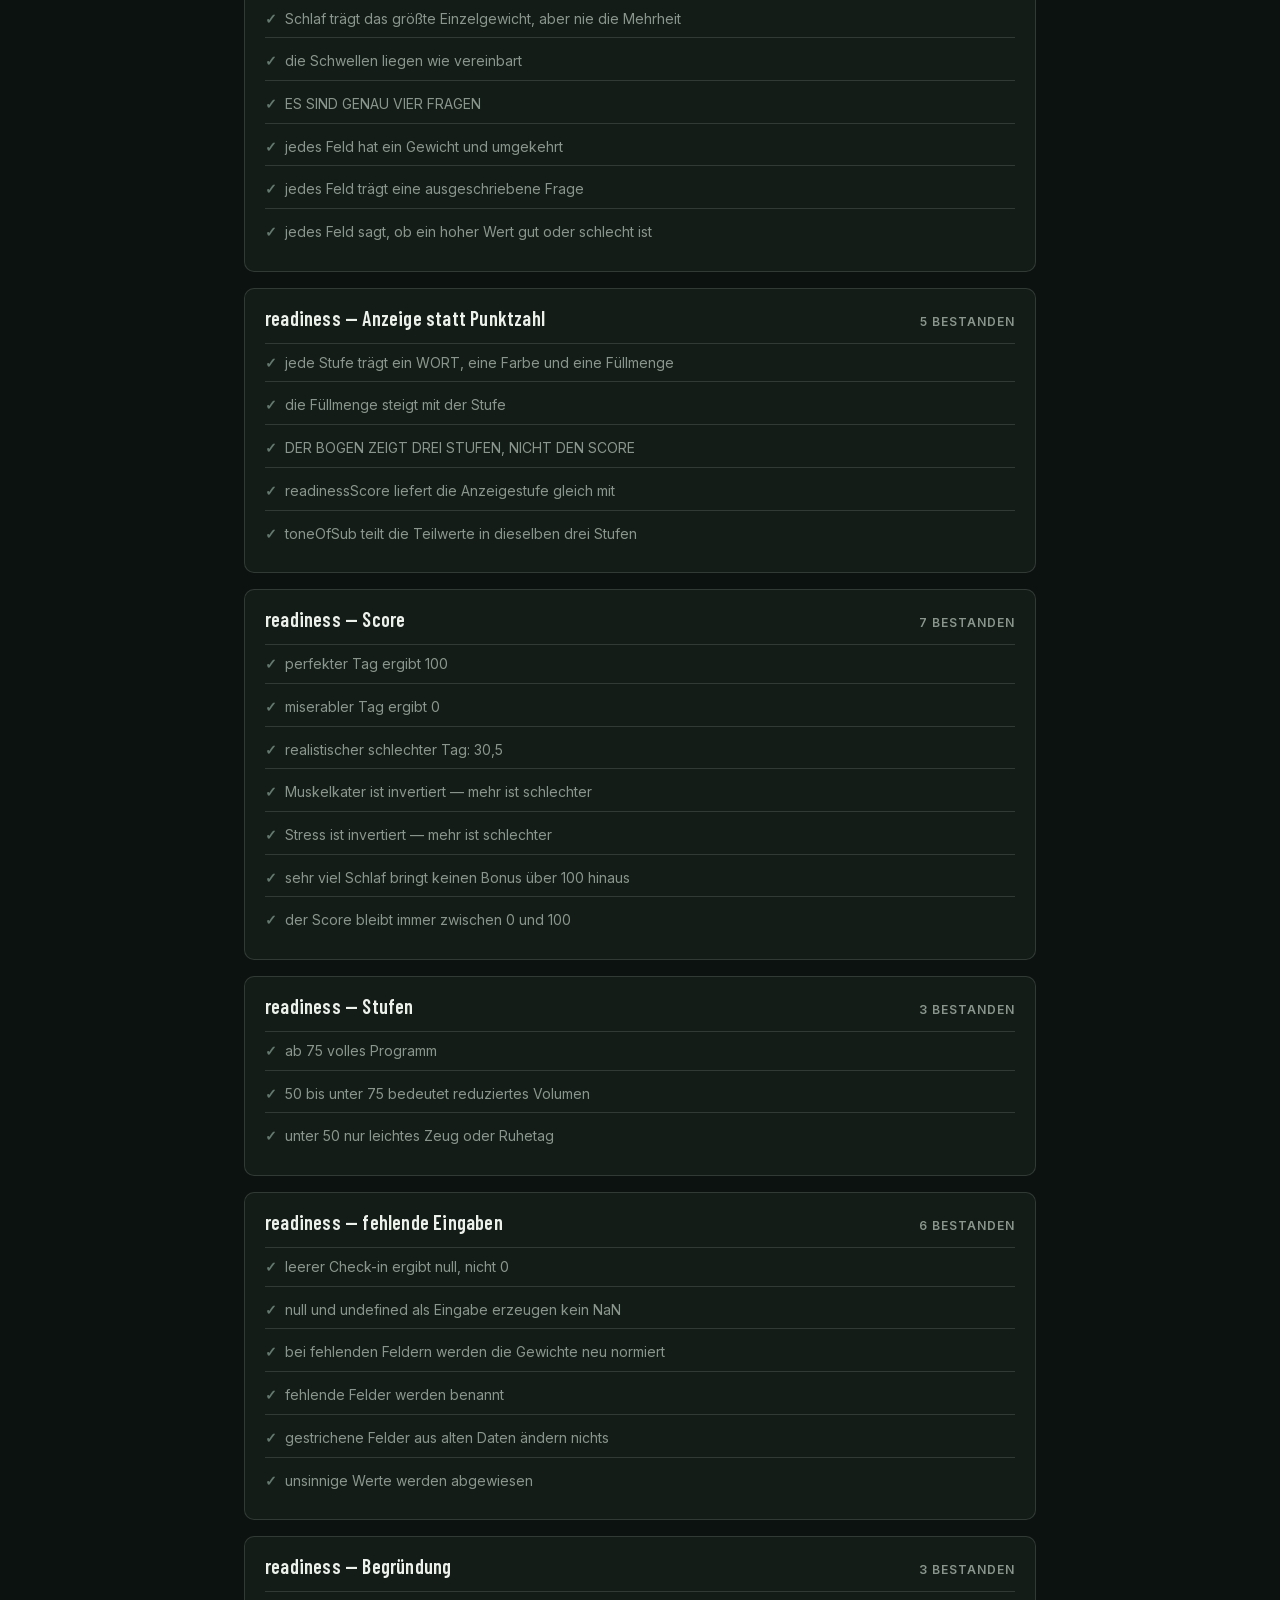
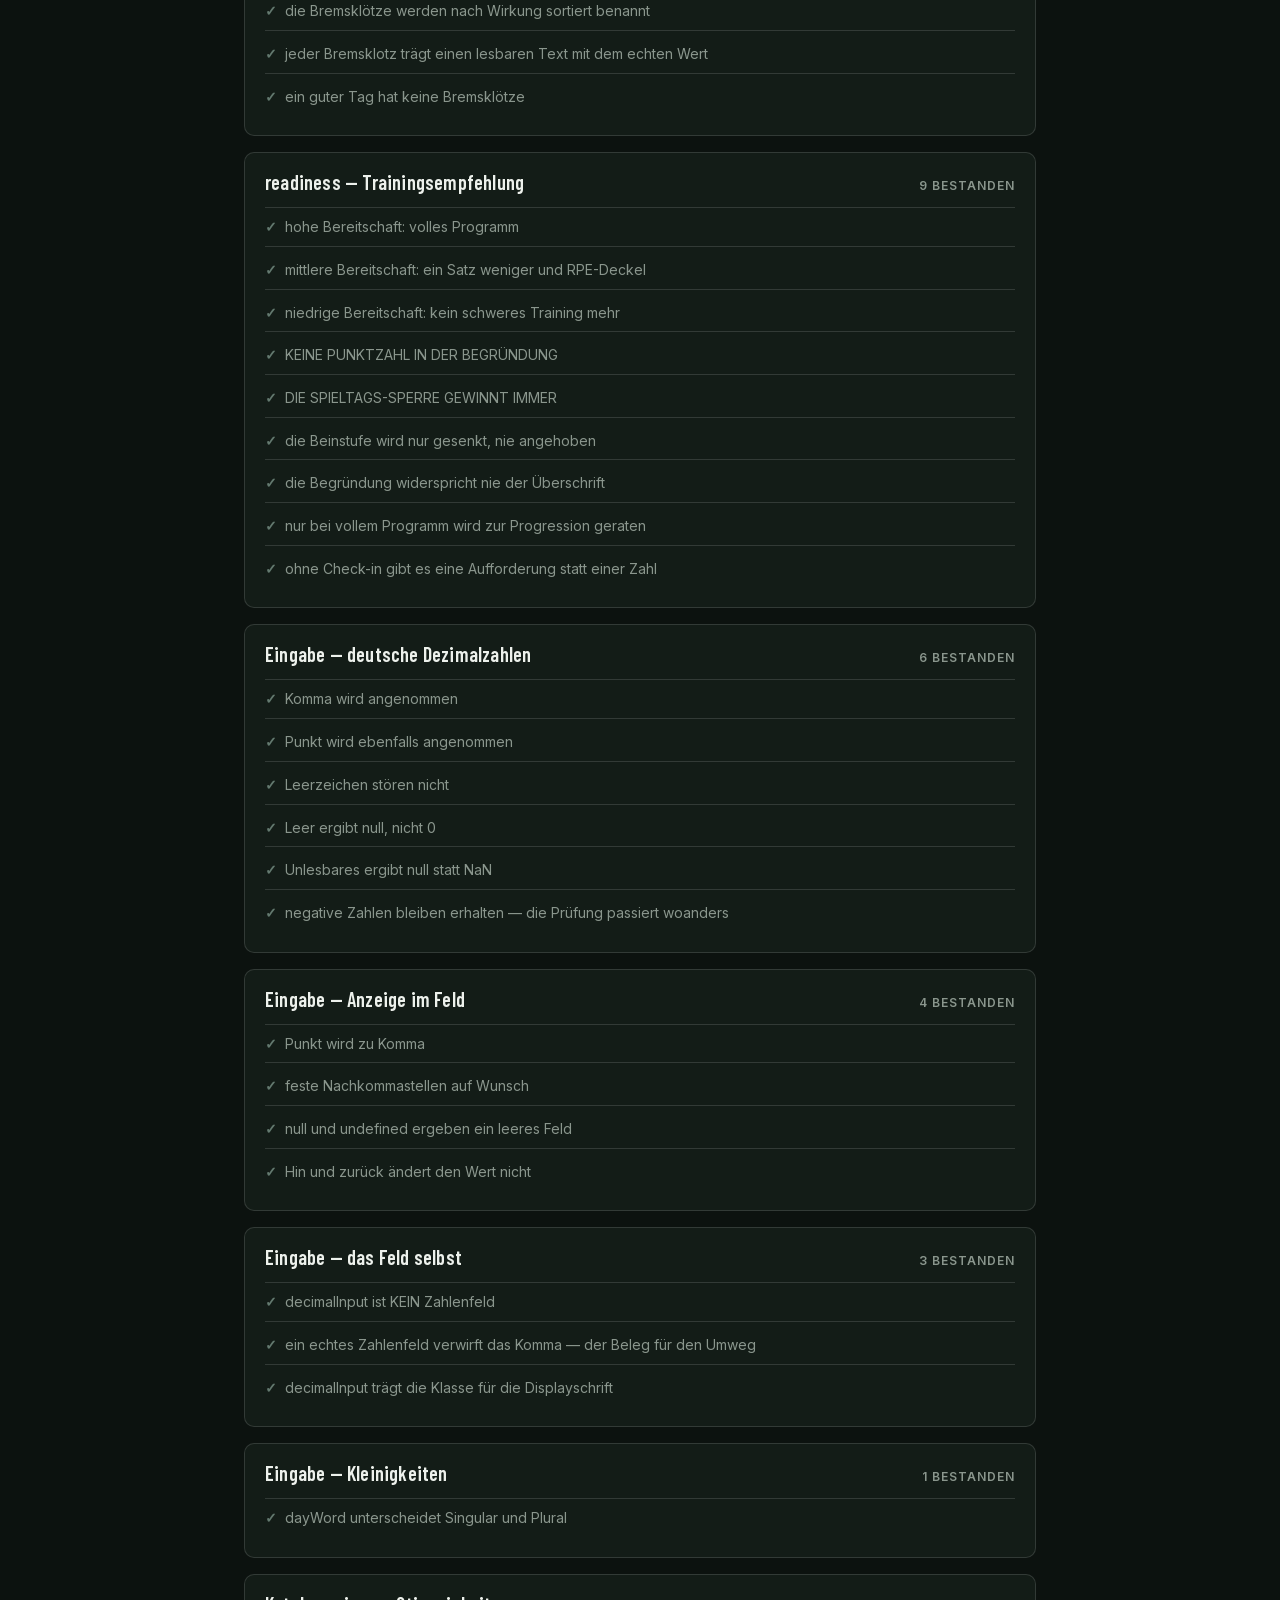
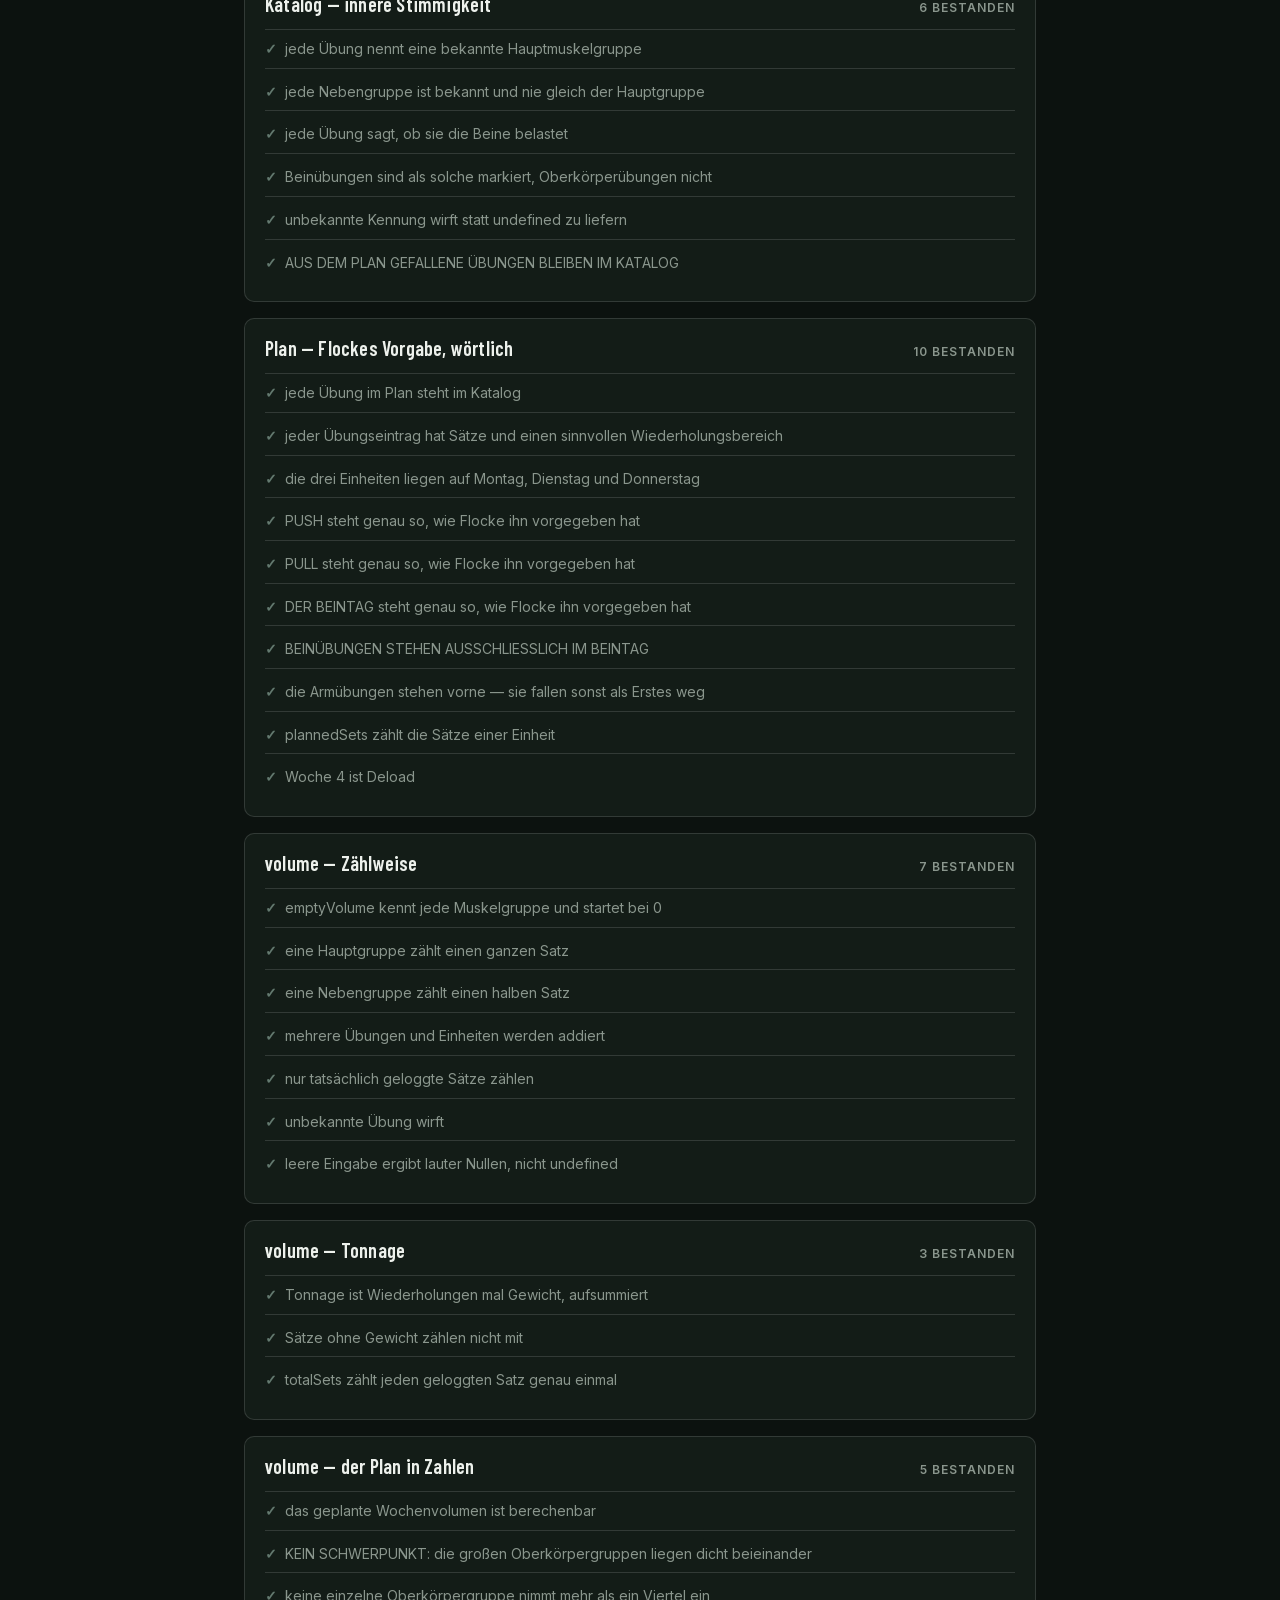
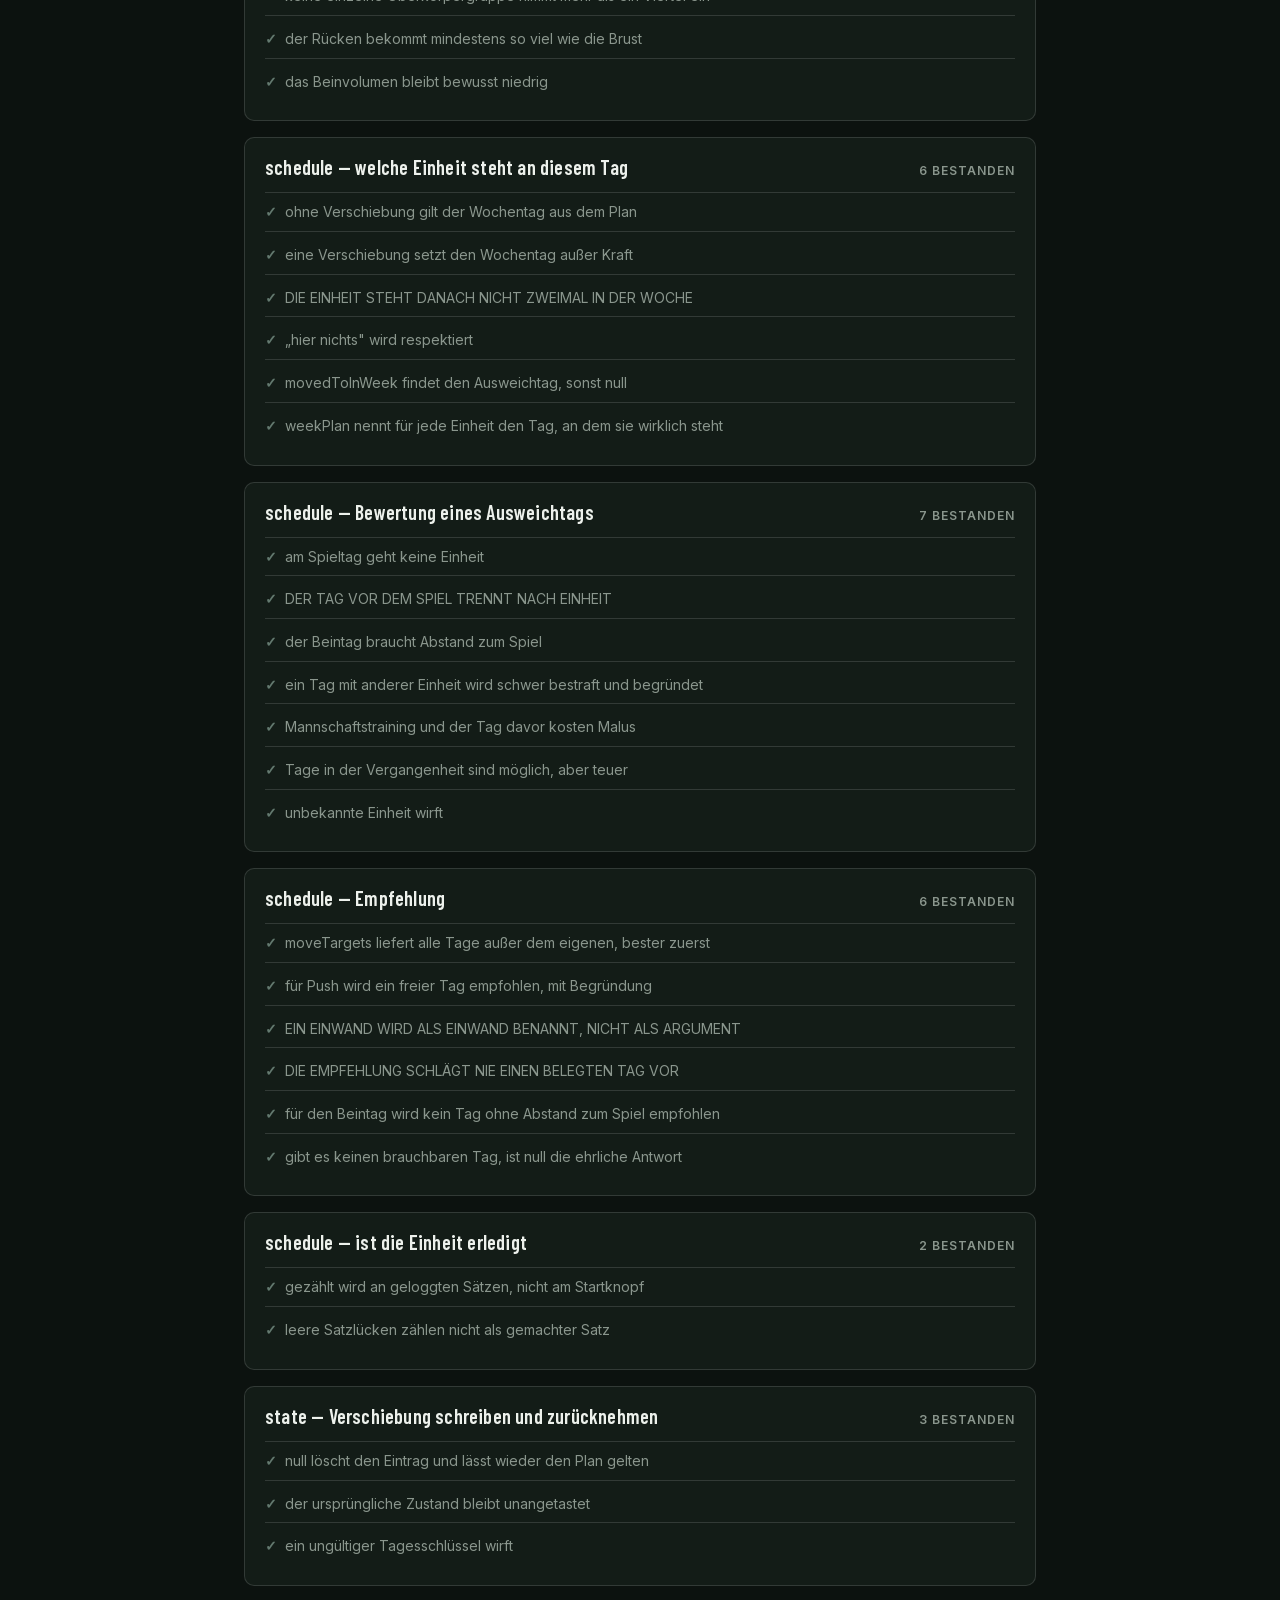
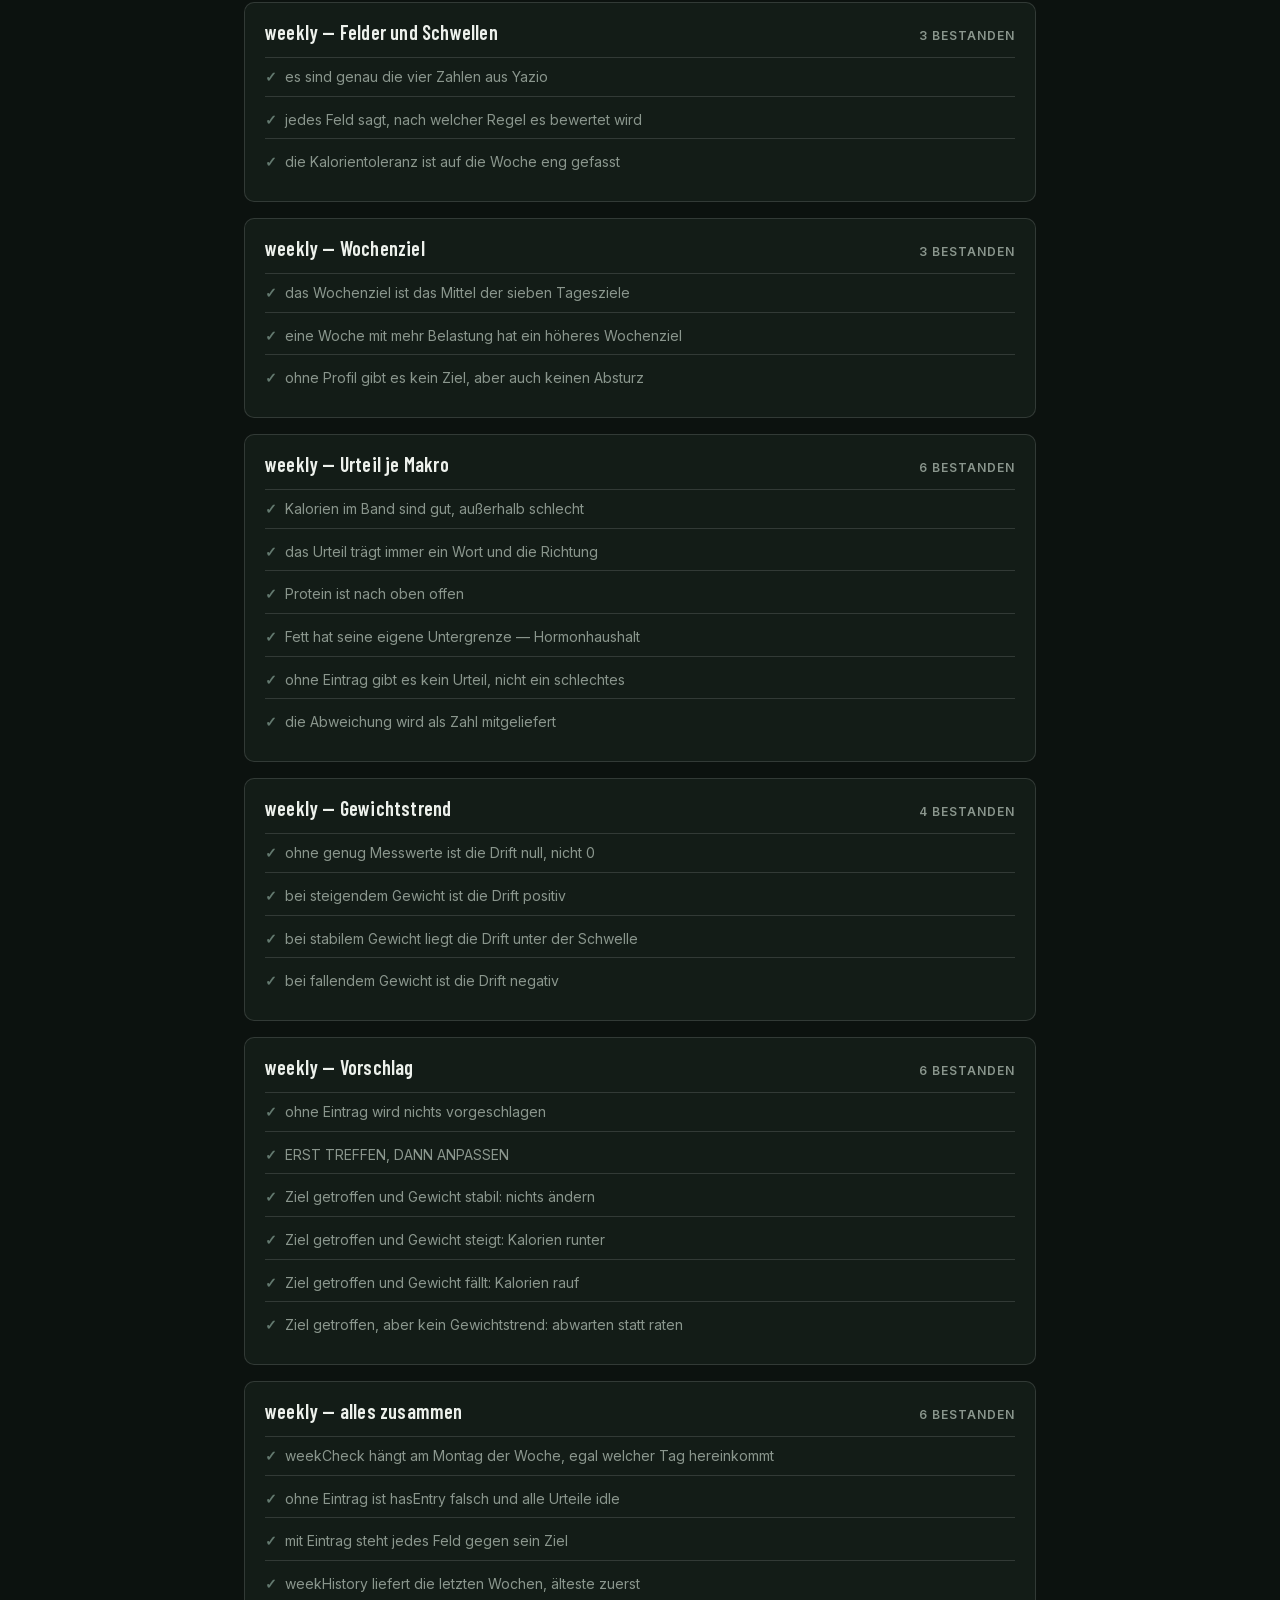
==== commit 9f80e9e3: "Umbau nach Flockes Vorgaben -- Plan, Check-in, Fenster, Review Trainingsplan wie vorgegeben. Push, P" ====
--- a/tests.html
+++ b/tests.html
@@ -109,8 +109,12 @@
       '/tests/readiness.test.js',
       '/tests/input.test.js',
       '/tests/volume.test.js',
+      '/tests/schedule.test.js',
+      '/tests/weekly.test.js',
       '/tests/aggregate.test.js',
       '/tests/review.test.js',
+      '/tests/monthreview.test.js',
+      '/tests/verdict.test.js',
       '/tests/archive.test.js',
     ];
 
--- a/css/tokens.css
+++ b/css/tokens.css
@@ -1,9 +1,19 @@
 /* ═══════════════════════════════════════════════════════════════════════════
-   Lebenstracker — Design-Tokens, Richtung "Flutlicht"
+   Lebenstracker — Design-Tokens, Richtung "Flutlicht bei Nacht"
 
-   Ein Amateurplatz bei Flutlicht, abends: entsättigtes Platz-Grünschwarz,
-   kreideweiße Haarlinien wie Spielfeldmarkierungen, und ein einziger
-   chromatischer Signalton — das Natriumdampf-Orange alter Flutlichtmasten.
+   Der Platz bleibt dunkel — grünstichiges Schwarz, kreideweiße Haarlinien wie
+   Spielfeldmarkierungen. Darüber liegt jetzt aber ein VOLLES Farbsystem: jeder
+   Zustand hat eine eigene Farbe, jede Messgröße einen eigenen Farbton.
+
+   Warum die Kehrtwende gegenüber dem ersten Entwurf: Flockes Vorgabe lautet
+   "man soll direkt erkennen, wenn was gut oder schlecht läuft". Ein
+   entsättigter Screen kann das nicht — die Abwesenheit von Farbe ist kein
+   Signal, das man aus dem Augenwinkel liest. Also drei klare Statusfarben und
+   sechs kategoriale Datenfarben.
+
+   Was BLEIBT: jeder Status trägt immer zusätzlich ein WORT. Farbe beschleunigt
+   das Erkennen, sie trägt die Information nicht allein. Und Schwellen in Charts
+   bleiben Referenzlinien, keine Farbwechsel der Marke.
 
    Die Palette ist geprüft, nicht geschätzt:
        python3 tools/check_contrast.py
@@ -34,14 +44,16 @@
      REGELN (aus tools/check_contrast.py, Abschnitt 4 — bitte einhalten,
      sonst ist der Prüfbericht ungültig):
 
-     1. Charts benutzen nur --chalk-100, --chalk-500, --data-500 und
-        --sodium-500. --redcard-500 kommt in KEINEM Chart vor: gegen
-        --data-500 kollabiert es bei Protanopie auf ΔE 3.7.
-     2. Schwellenwerte werden als Referenzlinie gezeichnet, nie als Farbe
-        der Marke. Position ist die robustere Kodierung.
-     3. Kein Ampelsystem. "Alles gut" ist die ABWESENHEIT von Farbe.
-        Das Flutlicht geht nur an, wenn etwas Aufmerksamkeit braucht.
-     4. Jeder Zustand trägt immer ein WORT, nie Farbe allein.
+     1. Statusfarbe ist DREISTUFIG: --good / --ok / --bad. Nie eine vierte
+        Zwischenstufe erfinden — drei Stufen kann man aus dem Augenwinkel
+        auseinanderhalten, fünf nicht.
+     2. Jeder Zustand trägt immer ein WORT zur Farbe. Farbe beschleunigt,
+        sie trägt nicht allein.
+     3. Kategoriale Datenfarben (--c-…) gehören je einer MESSGRÖSSE, nicht
+        einem Zustand. Gewicht ist immer blau, Schlaf immer violett — über
+        alle Screens hinweg.
+     4. Schwellen in Charts bleiben Referenzlinien. Position funktioniert
+        bei jeder Farbfehlsichtigkeit, Farbe nicht.
      ════════════════════════════════════════════════════════════════════════ */
 
   /* Flächen — grünstichiges Schwarz, nie reines #000 */
@@ -56,17 +68,55 @@
   --line-200: rgba(237, 241, 236, 0.14);   /* Haarlinie = Markierung */
   --line-300: rgba(237, 241, 236, 0.26);   /* betonte Haarlinie */
 
-  /* Daten — recessive Marke. NUR Grafik, trägt niemals Schrift. */
-  --data-500: #63796F;           /* Balken, ruhende Marken        4.1:1 */
+  /* Daten — recessive Marke für ruhende Balken. Trägt niemals Schrift. */
+  --data-500: #63796F;           /* 4.1:1 gegen --pitch-900 */
 
-  /* Signal — Natriumdampf. Der einzige chromatische Akzent. */
-  --sodium-500: #FF8A1F;         /* Warnung, aktueller Wert       8.0:1 */
-  --sodium-fill: rgba(255, 138, 31, 0.16);   /* Fläche unter Linien */
-  --sodium-glow: rgba(255, 138, 31, 0.32);   /* Fokusring */
+  /* ─── Status: drei Stufen, überall dieselben ───────────────────────────
 
-  /* Rote Karte — ausschließlich Text für den Zustand "Ruhetag".
-     Auf --pitch-700 nur ab 24px bzw. 19px bold (4.21:1). */
-  --redcard-500: #F53B5C;        /* Alarmzustand                  5.1:1 */
+     Die Grün/Rot-Paarung ist die wichtigste Unterscheidung der App und
+     gleichzeitig die anfälligste. Deshalb ein HELLES Grün gegen ein
+     kräftiges Rosa: der Unterschied liegt dann nicht nur in der Buntheit,
+     sondern auch in der Helligkeit — und die bleibt bei Deuteranopie
+     erhalten. Nachgerechnet in tools/check_contrast.py. */
+  --good-500: #6EE7B7;           /* 12.4:1 gegen --pitch-900 */
+  --ok-500: #FBBF24;             /* 11.3:1 */
+  --bad-500: #FF4D6D;            /*  5.9:1 */
+
+  --good-fill: rgba(110, 231, 183, 0.14);
+  --ok-fill: rgba(251, 191, 36, 0.14);
+  --bad-fill: rgba(255, 77, 109, 0.16);
+
+  --good-edge: rgba(110, 231, 183, 0.45);
+  --ok-edge: rgba(251, 191, 36, 0.45);
+  --bad-edge: rgba(255, 77, 109, 0.5);
+
+  /* ─── Kategorial: eine Farbe je Messgröße ─────────────────────────────
+     Gewicht ist überall blau, Schlaf überall violett. Diese Farben stehen
+     nie zwei in EINEM Chart — jedes Bild trägt genau eine Messgröße und
+     einen Titel. Der Titel ist die Kodierung, die Farbe ist die
+     Wiedererkennung über die Screens hinweg. */
+  --c-weight: #38BDF8;           /* Gewicht          — Blau     8.8:1 */
+  --c-sleep: #D8B4FE;            /* Schlaf           — Violett 11.8:1 */
+  --c-ready: #6EE7B7;            /* Bereitschaft     — Grün    12.4:1 */
+  --c-kcal: #FB923C;             /* Kalorien         — Orange   8.4:1 */
+  --c-protein: #F472B6;          /* Protein          — Pink     7.2:1 */
+  --c-volume: #FACC15;           /* Trainingsvolumen — Gelb    12.4:1 */
+
+  /* Makro-Balken — eigene Dreiergruppe, weil sie als einzige DIREKT
+     übereinander in einer Karte stehen und deshalb untereinander
+     unterscheidbar sein müssen (jeder trägt zusätzlich seinen Namen).
+     Geprüft als eigene Gruppe in tools/check_contrast.py. */
+  --m-protein: #F472B6;          /* Pink   7.2:1 */
+  --m-carbs: #22D3EE;            /* Cyan  10.3:1 */
+  --m-fat: #FACC15;              /* Gelb  12.4:1 */
+
+  /* Signal — Natriumdampf. Bedienelemente und "jetzt dran". */
+  --sodium-500: #FF8A1F;         /* 8.0:1 */
+  --sodium-fill: rgba(255, 138, 31, 0.16);
+  --sodium-glow: rgba(255, 138, 31, 0.32);
+
+  /* Alter Name, damit nichts still bricht — zeigt auf --bad-500. */
+  --redcard-500: var(--bad-500);
 
   /* Semantische Aliase */
   --bg: var(--pitch-900);
@@ -116,7 +166,13 @@
   --radius-sm: 4px;     /* Datenenden von Balken */
   --radius-md: 10px;    /* Karten, Eingabefelder */
   --radius-lg: 16px;    /* Bereitschafts-Karte */
+  --radius-xl: 22px;    /* Overlay-Fenster */
   --radius-pill: 999px;
+
+  /* Overlay-Fenster: Verdunkelung dahinter und Schatten darunter. Ohne beides
+     schwebt das Fenster nicht, sondern klebt am Screen. */
+  --scrim: rgba(6, 10, 8, 0.72);
+  --shadow-sheet: 0 -8px 40px rgba(0, 0, 0, 0.55);
 
   --tap-min: 48px;      /* Mindestgröße jeder Trefferfläche */
   --content-max: 34rem; /* Lesebreite, zentriert auf großen Displays */
--- a/css/base.css
+++ b/css/base.css
@@ -216,6 +216,33 @@
   line-height: var(--leading-normal);
 }
 
+/* Dateiauswahl (Sicherung zurückspielen).
+ *
+ * Sie stand nicht in der Regel oben, und das war auf 375 px ein sichtbarer
+ * Fehler: das Feld zieht seine Mindestbreite aus dem Inhalt — Knopf plus
+ * Dateiname — und schob den Archiv-Screen 35 px über den Bildrand hinaus.
+ * `width: 100%` allein reicht dagegen nicht, `max-width` muss dazu. */
+input[type='file'] {
+  display: block;
+  width: 100%;
+  max-width: 100%;
+  font-size: var(--text-sm);
+  color: var(--ink-muted);
+}
+
+input[type='file']::file-selector-button {
+  min-height: 44px;
+  margin-right: var(--space-3);
+  padding: var(--space-2) var(--space-4);
+  background: var(--surface-raised);
+  color: var(--ink);
+  border: 1px solid var(--line-200);
+  border-radius: var(--radius-md);
+  font-family: inherit;
+  font-size: var(--text-sm);
+  font-weight: 600;
+}
+
 button {
   min-height: var(--tap-min);
   border: 0;
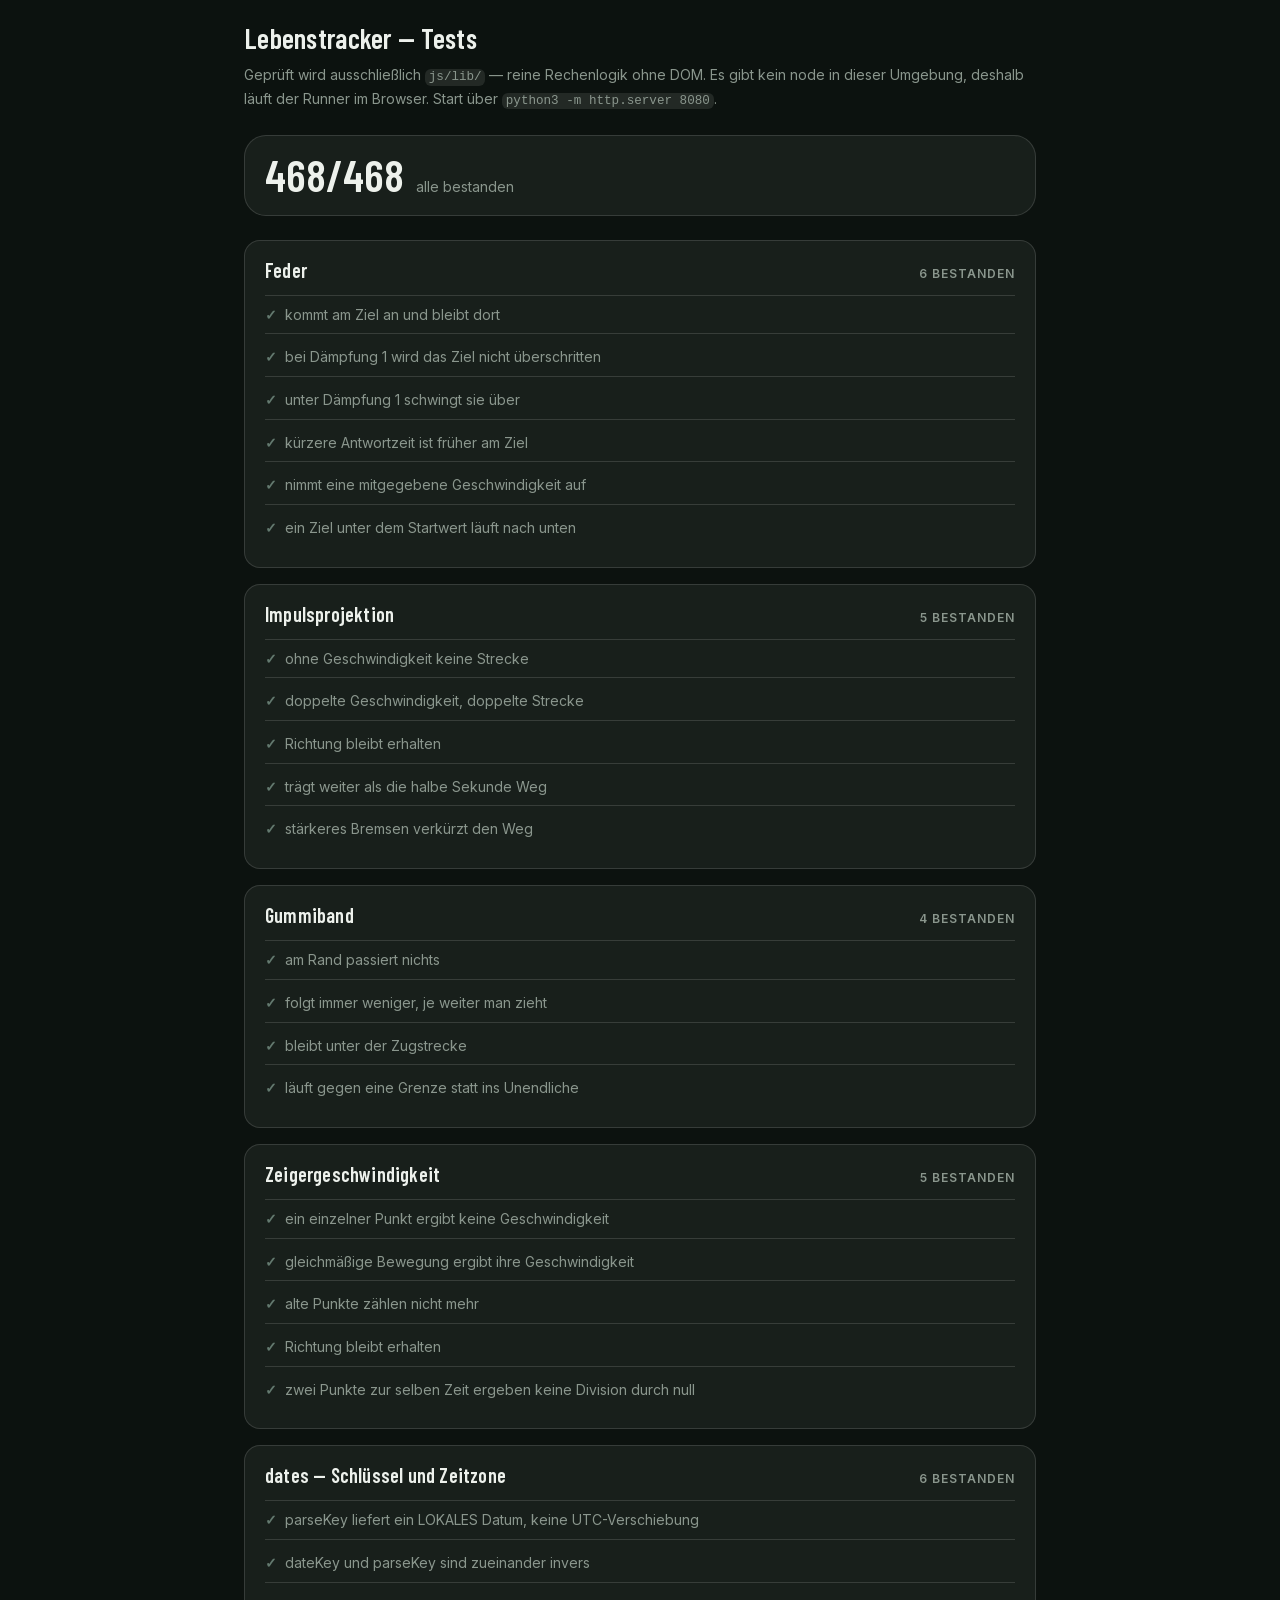
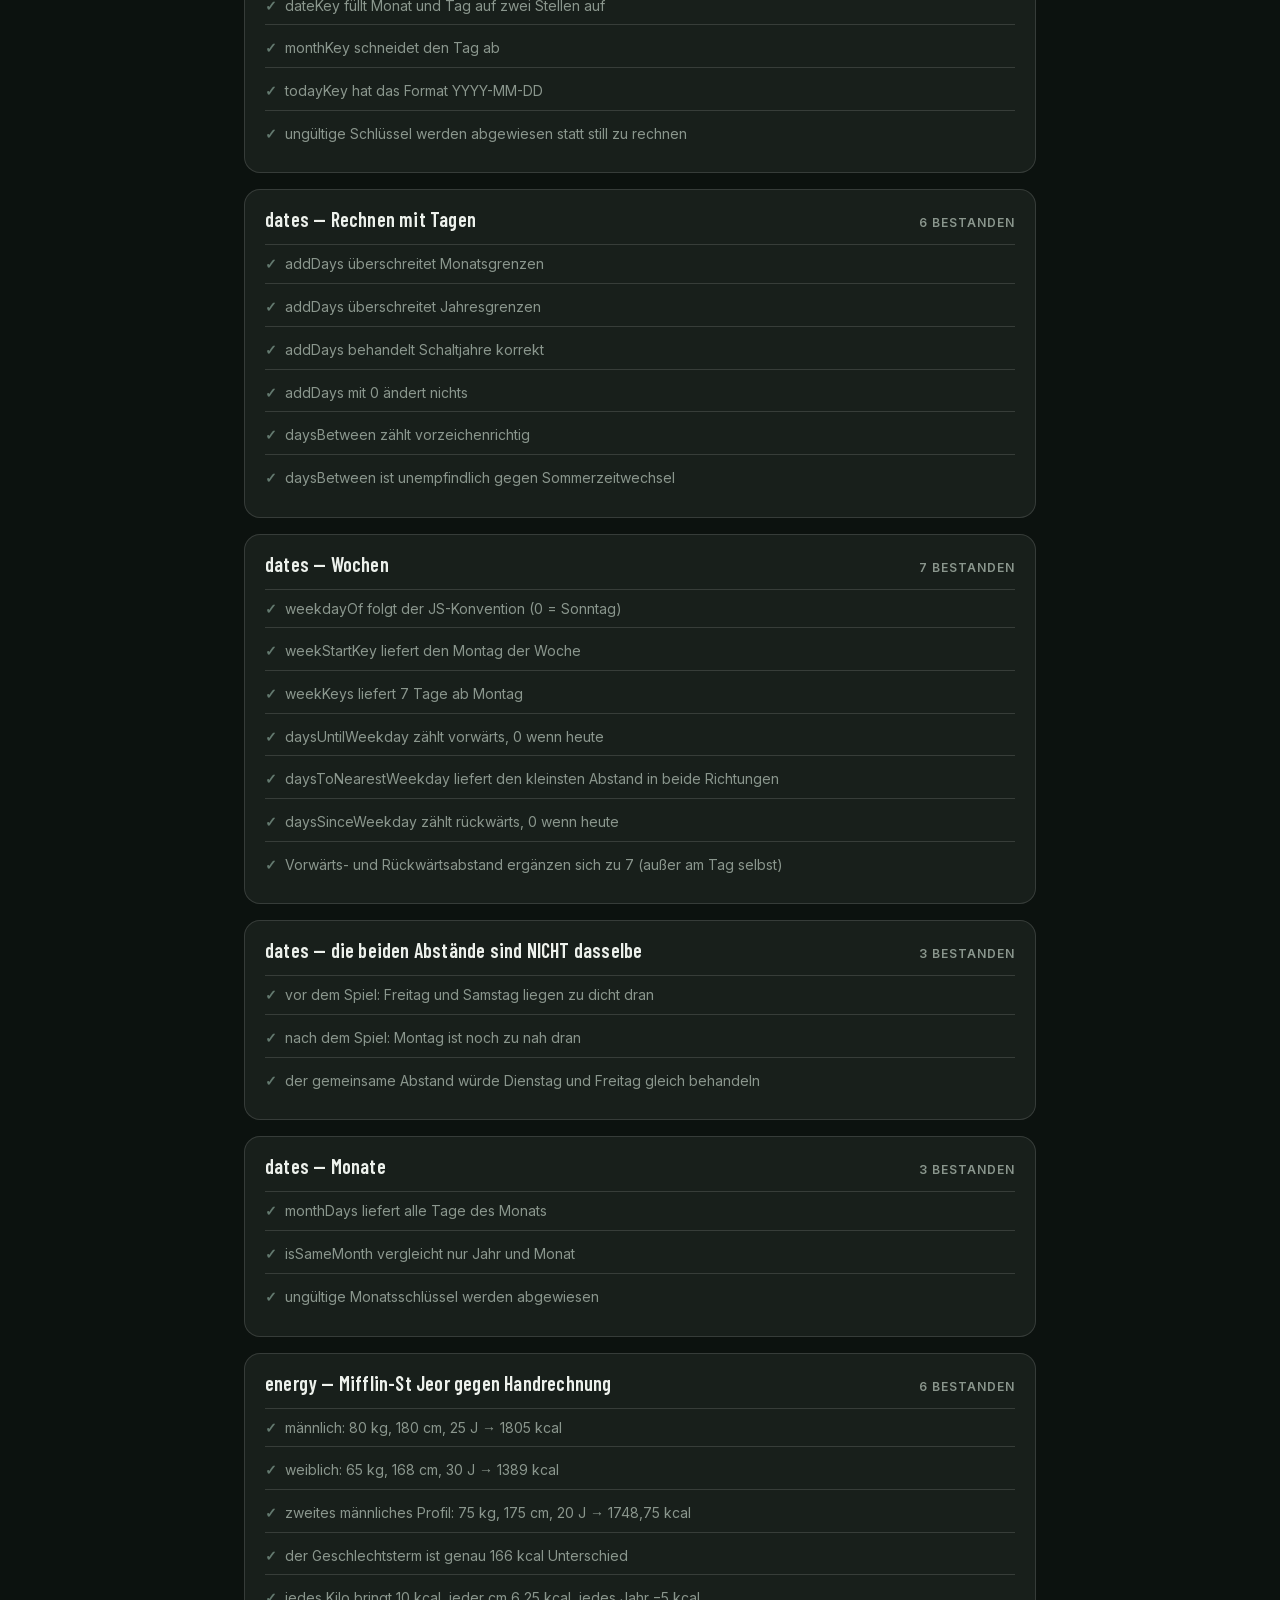
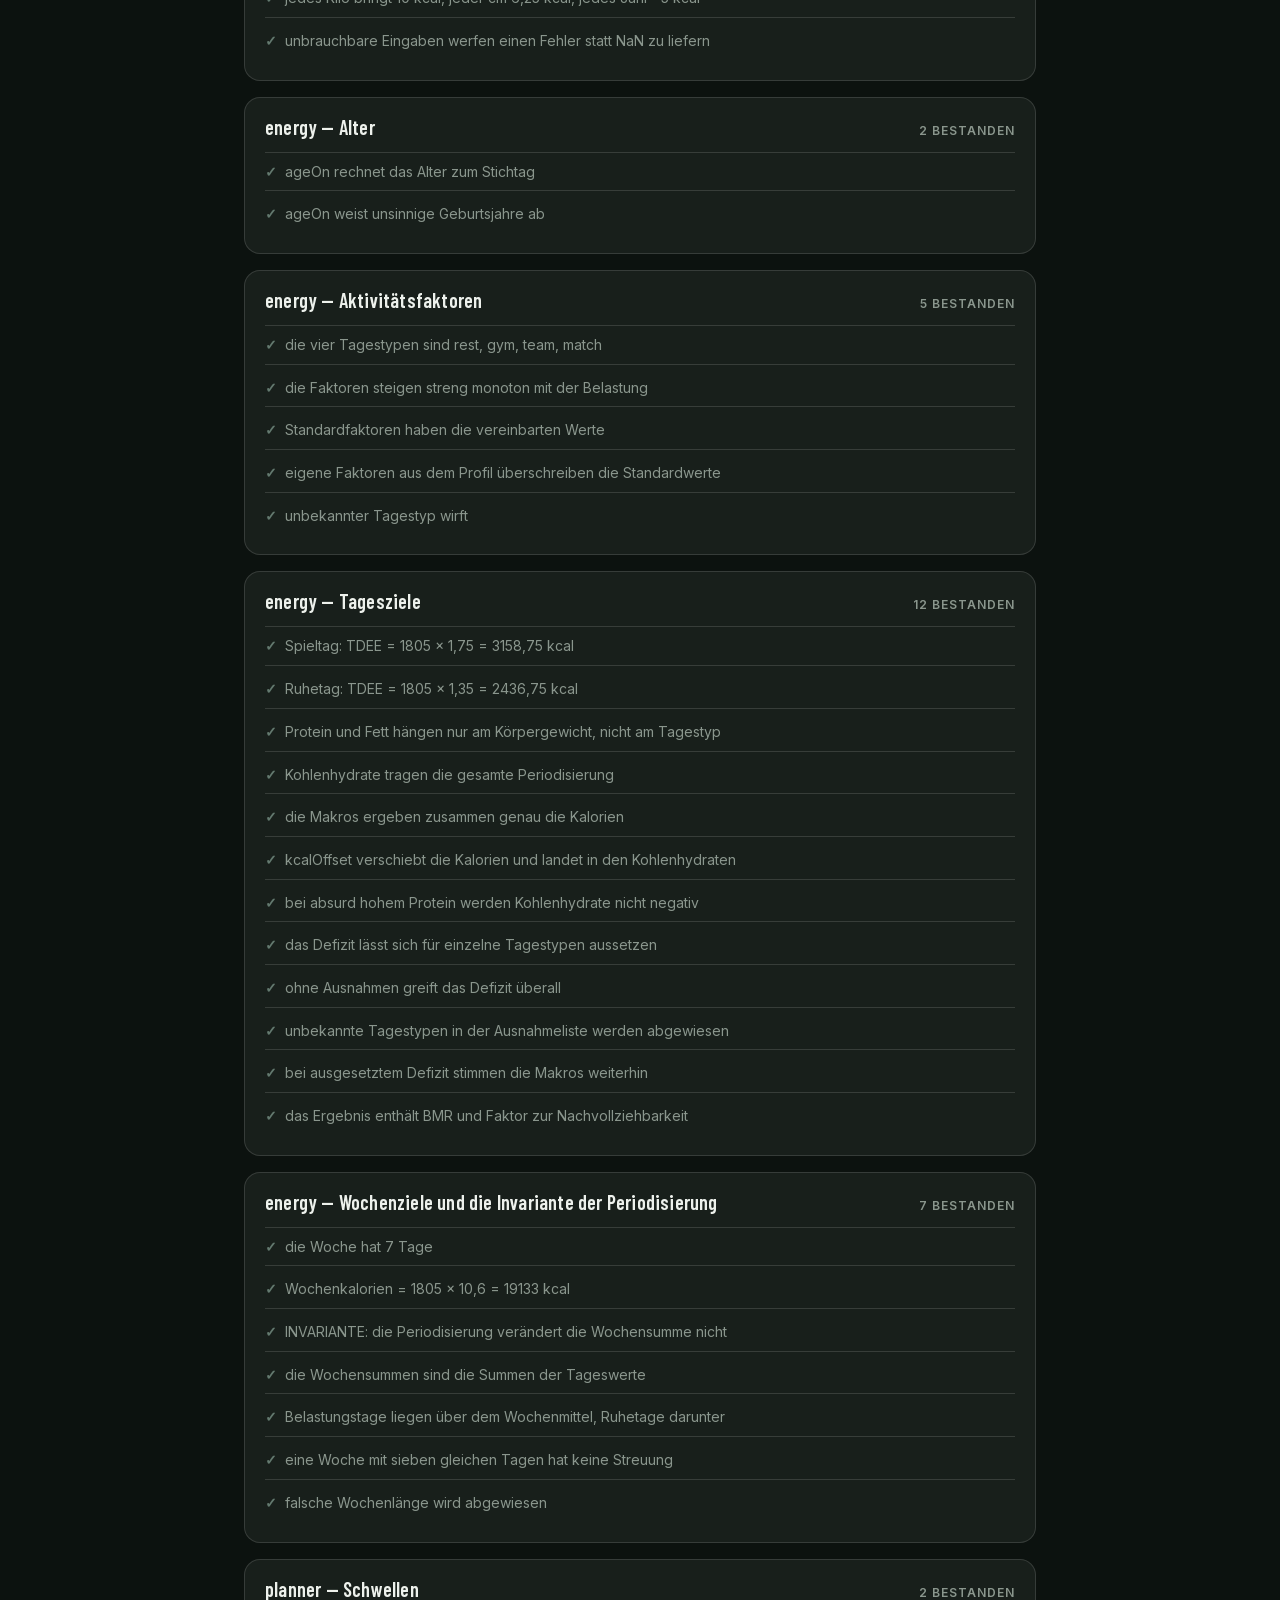
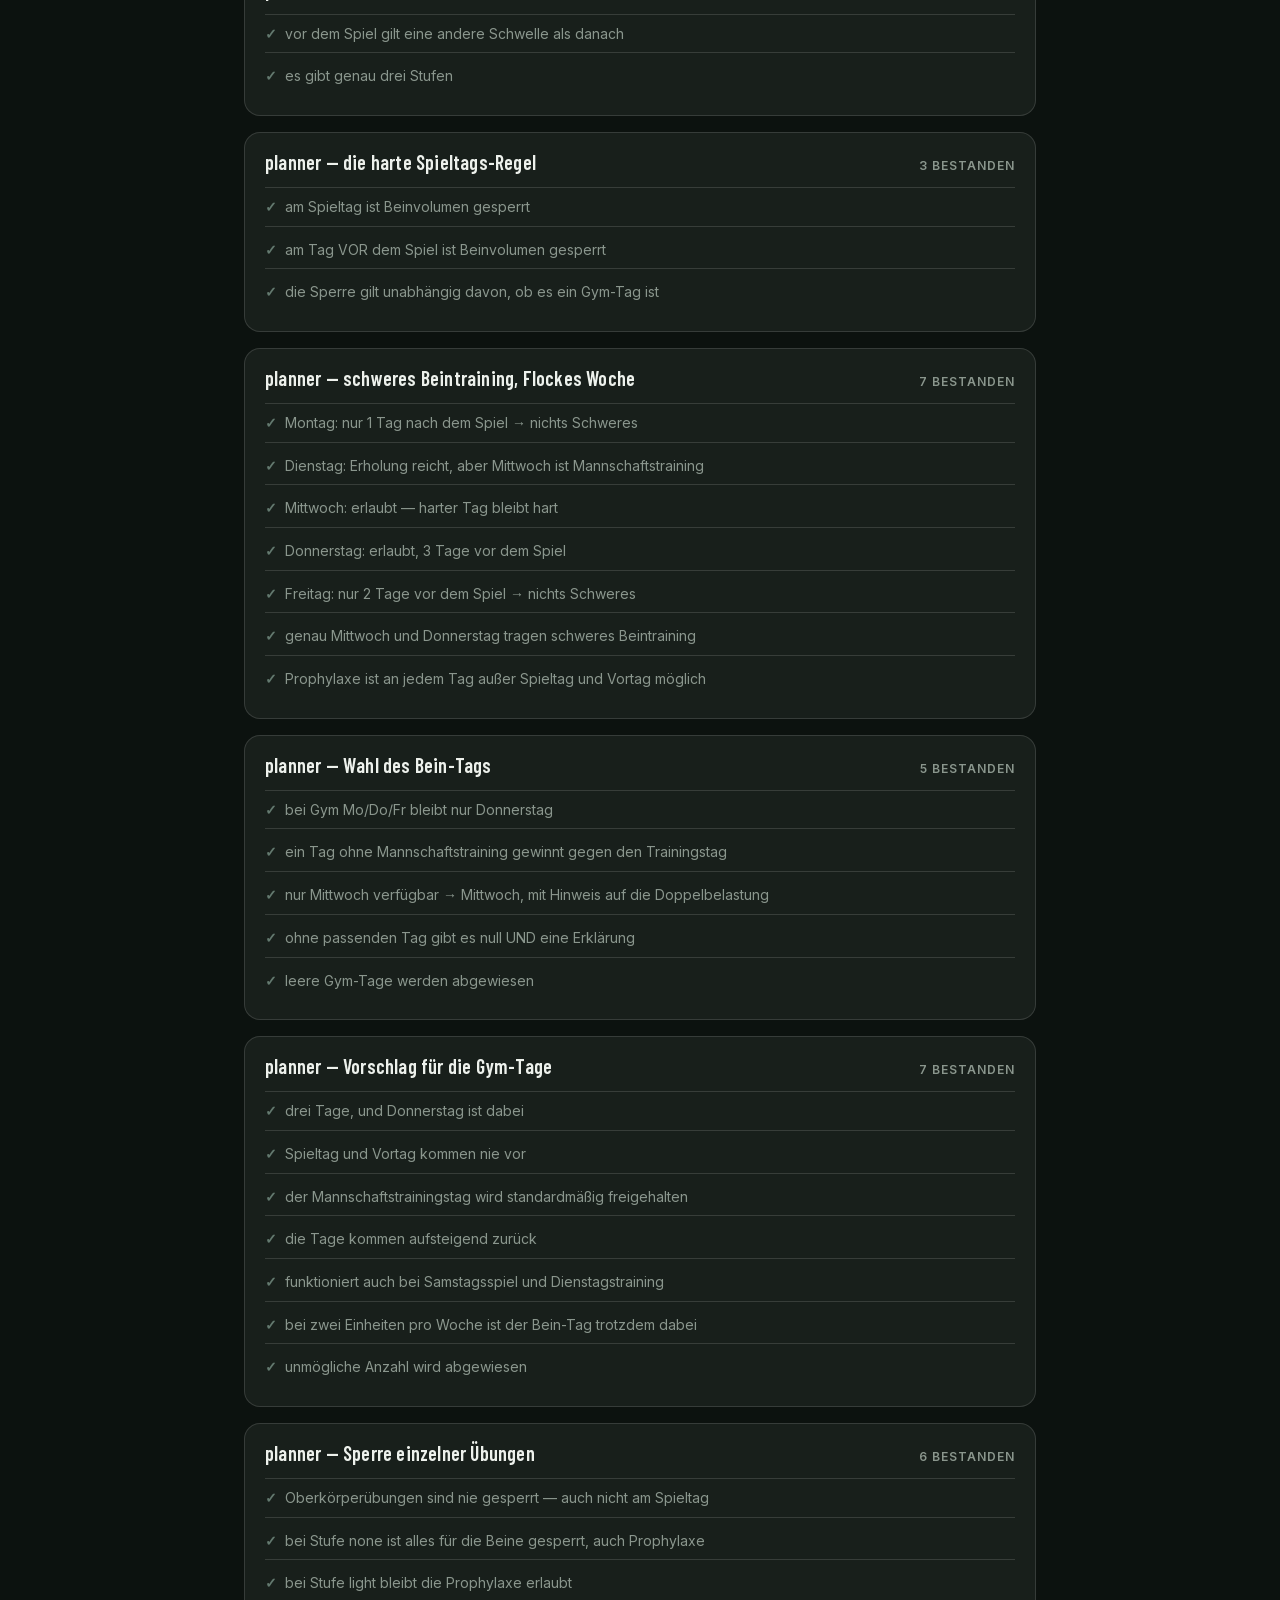
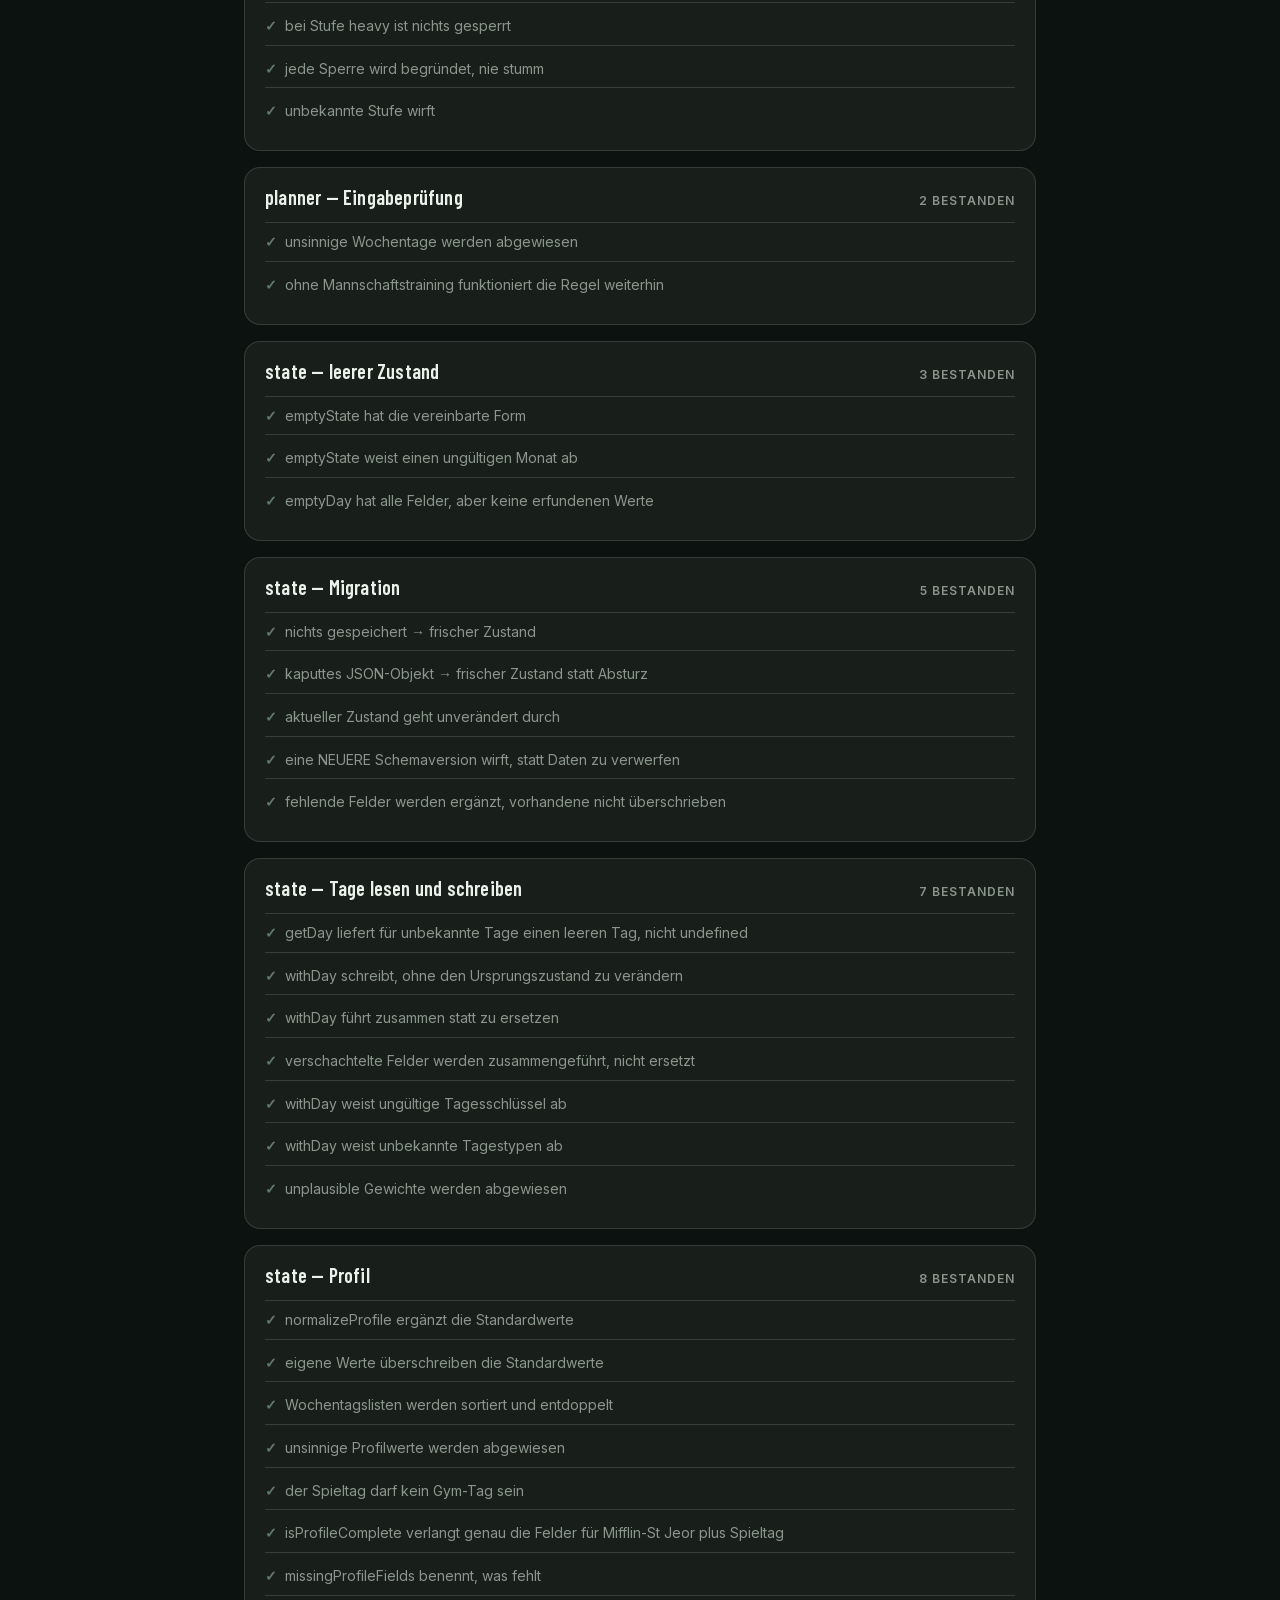
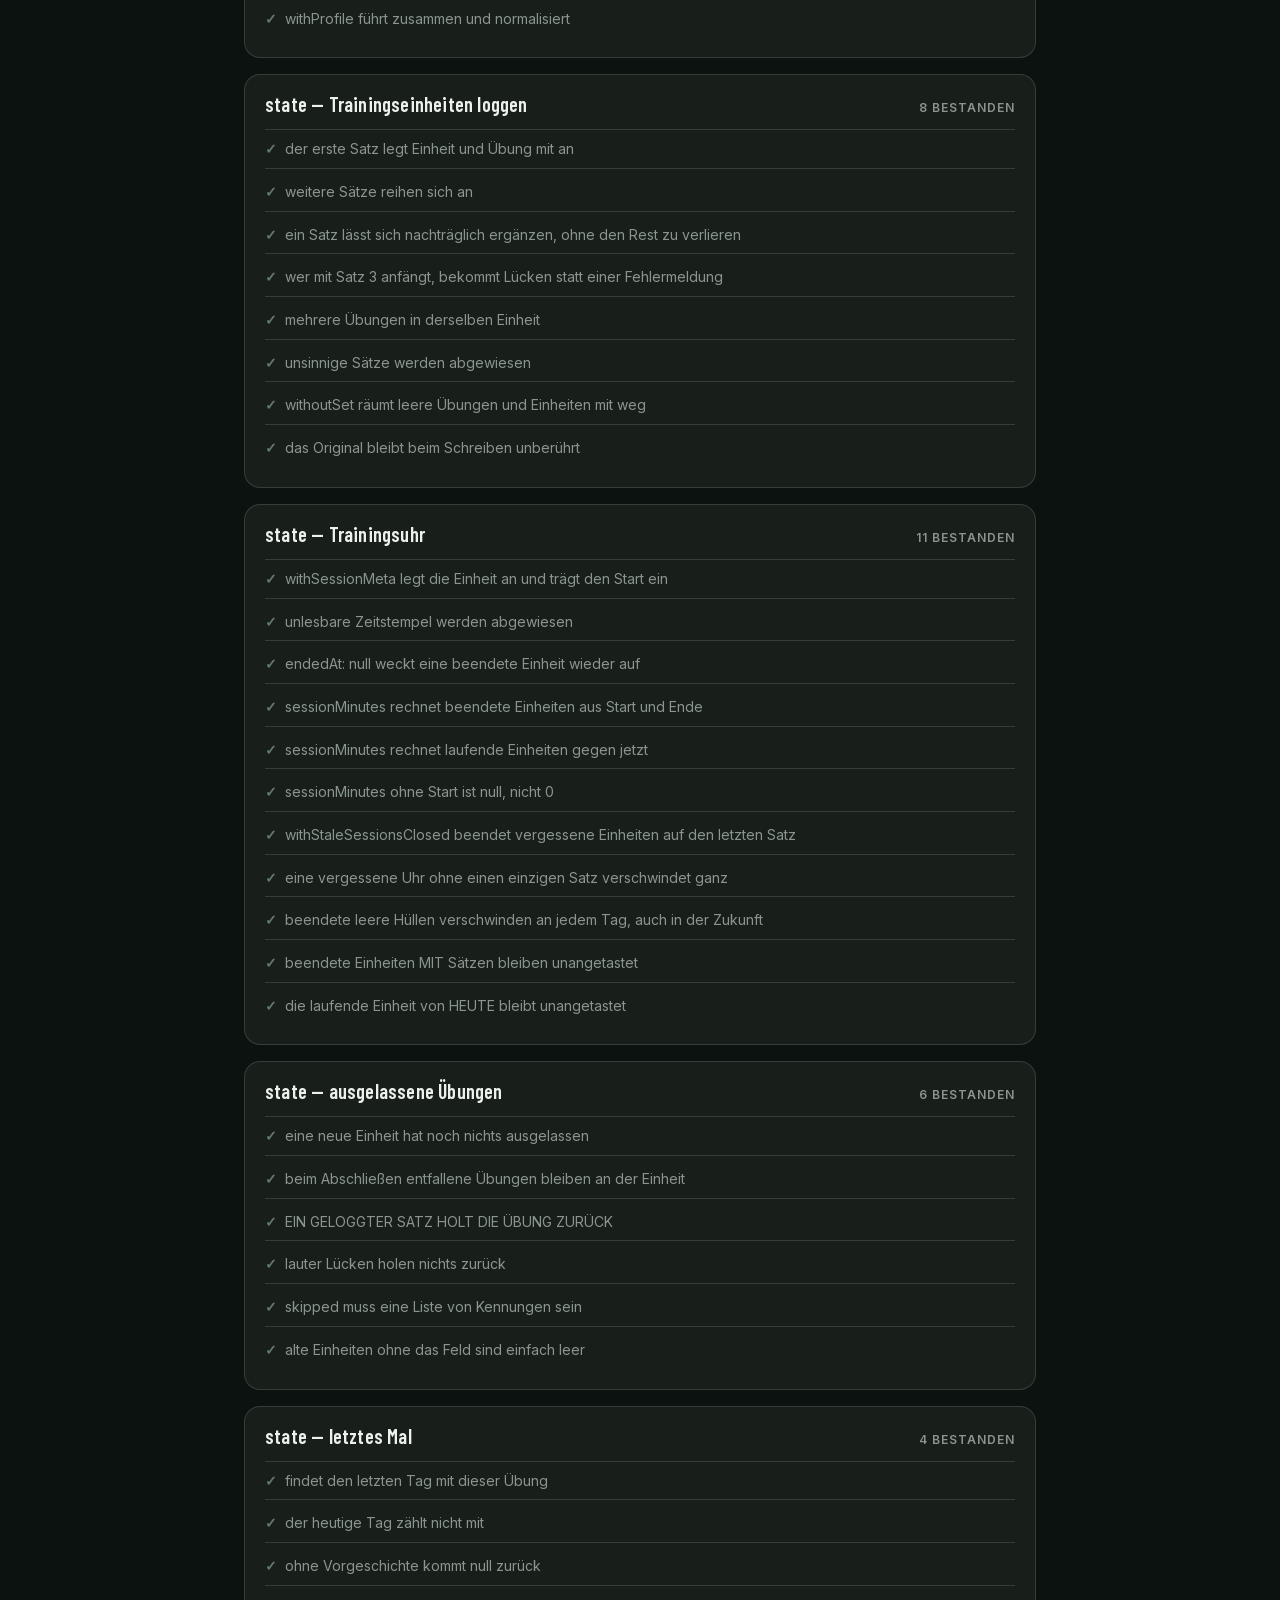
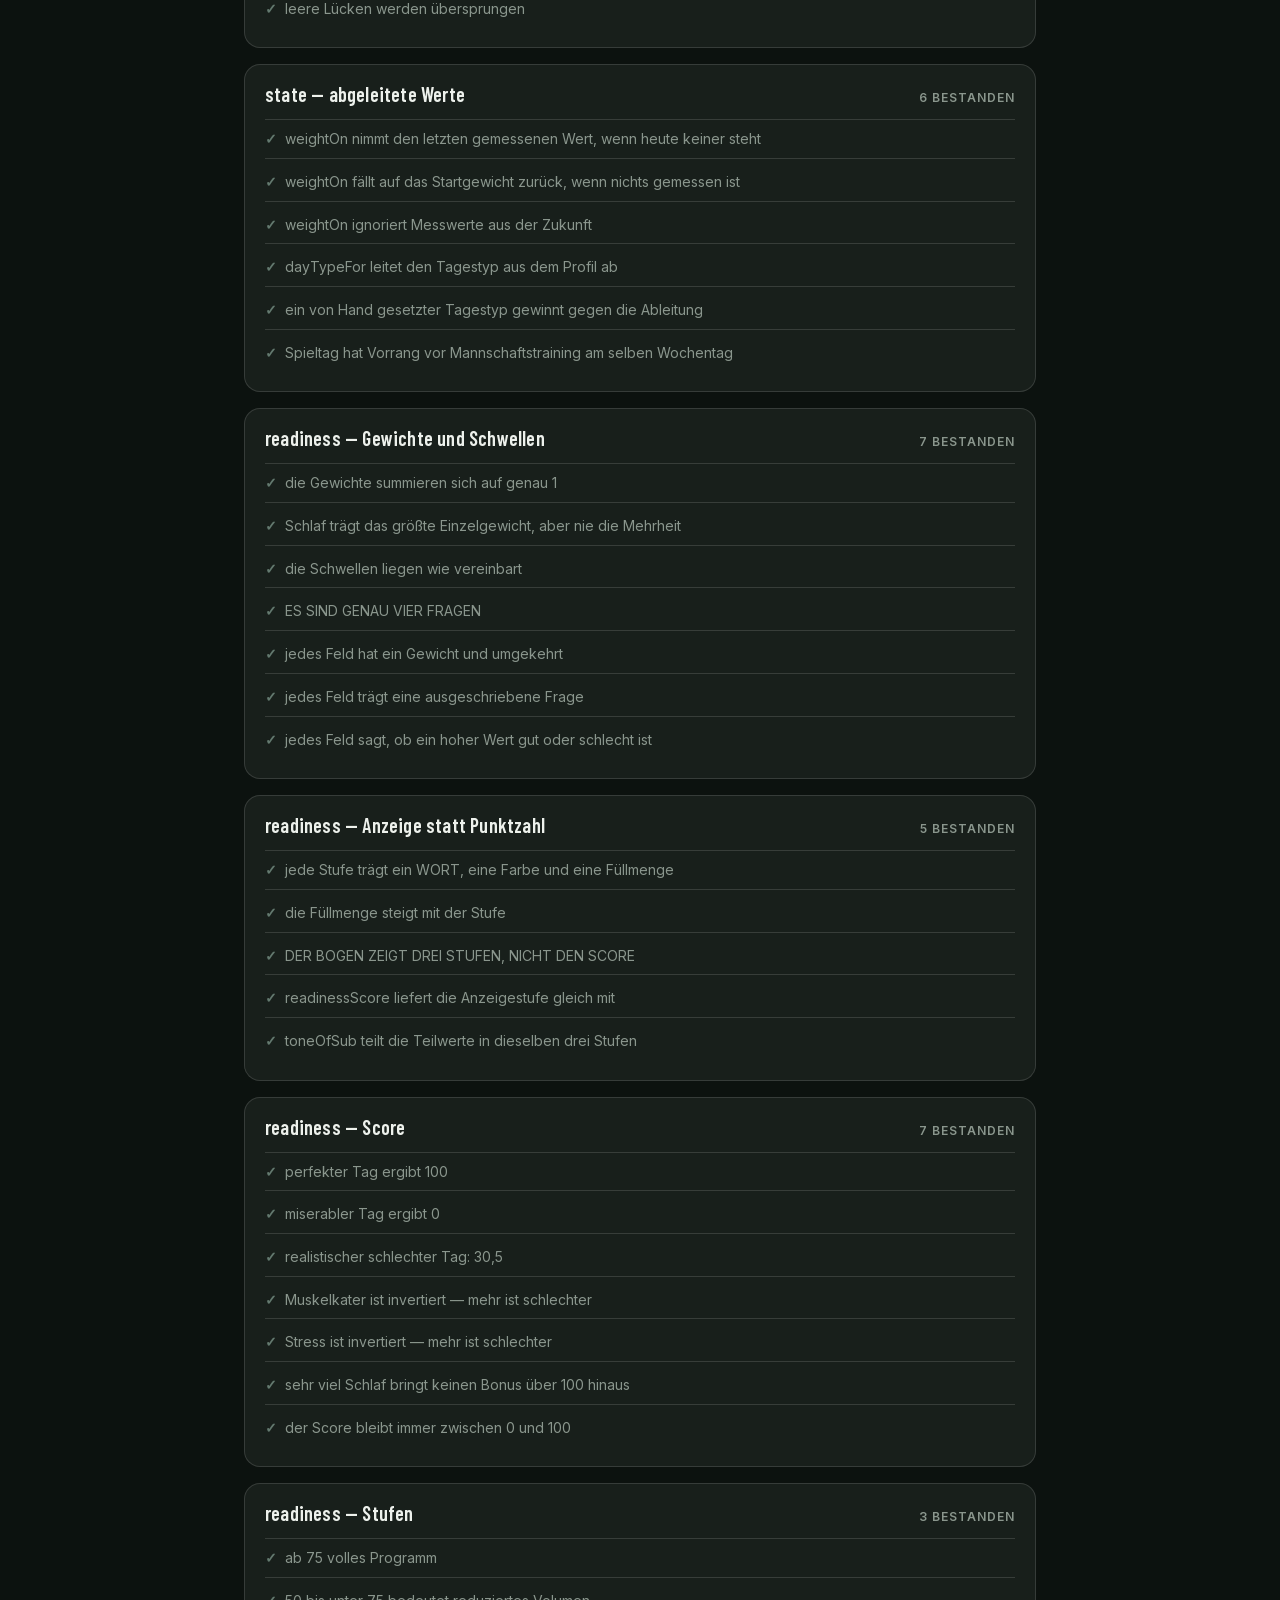
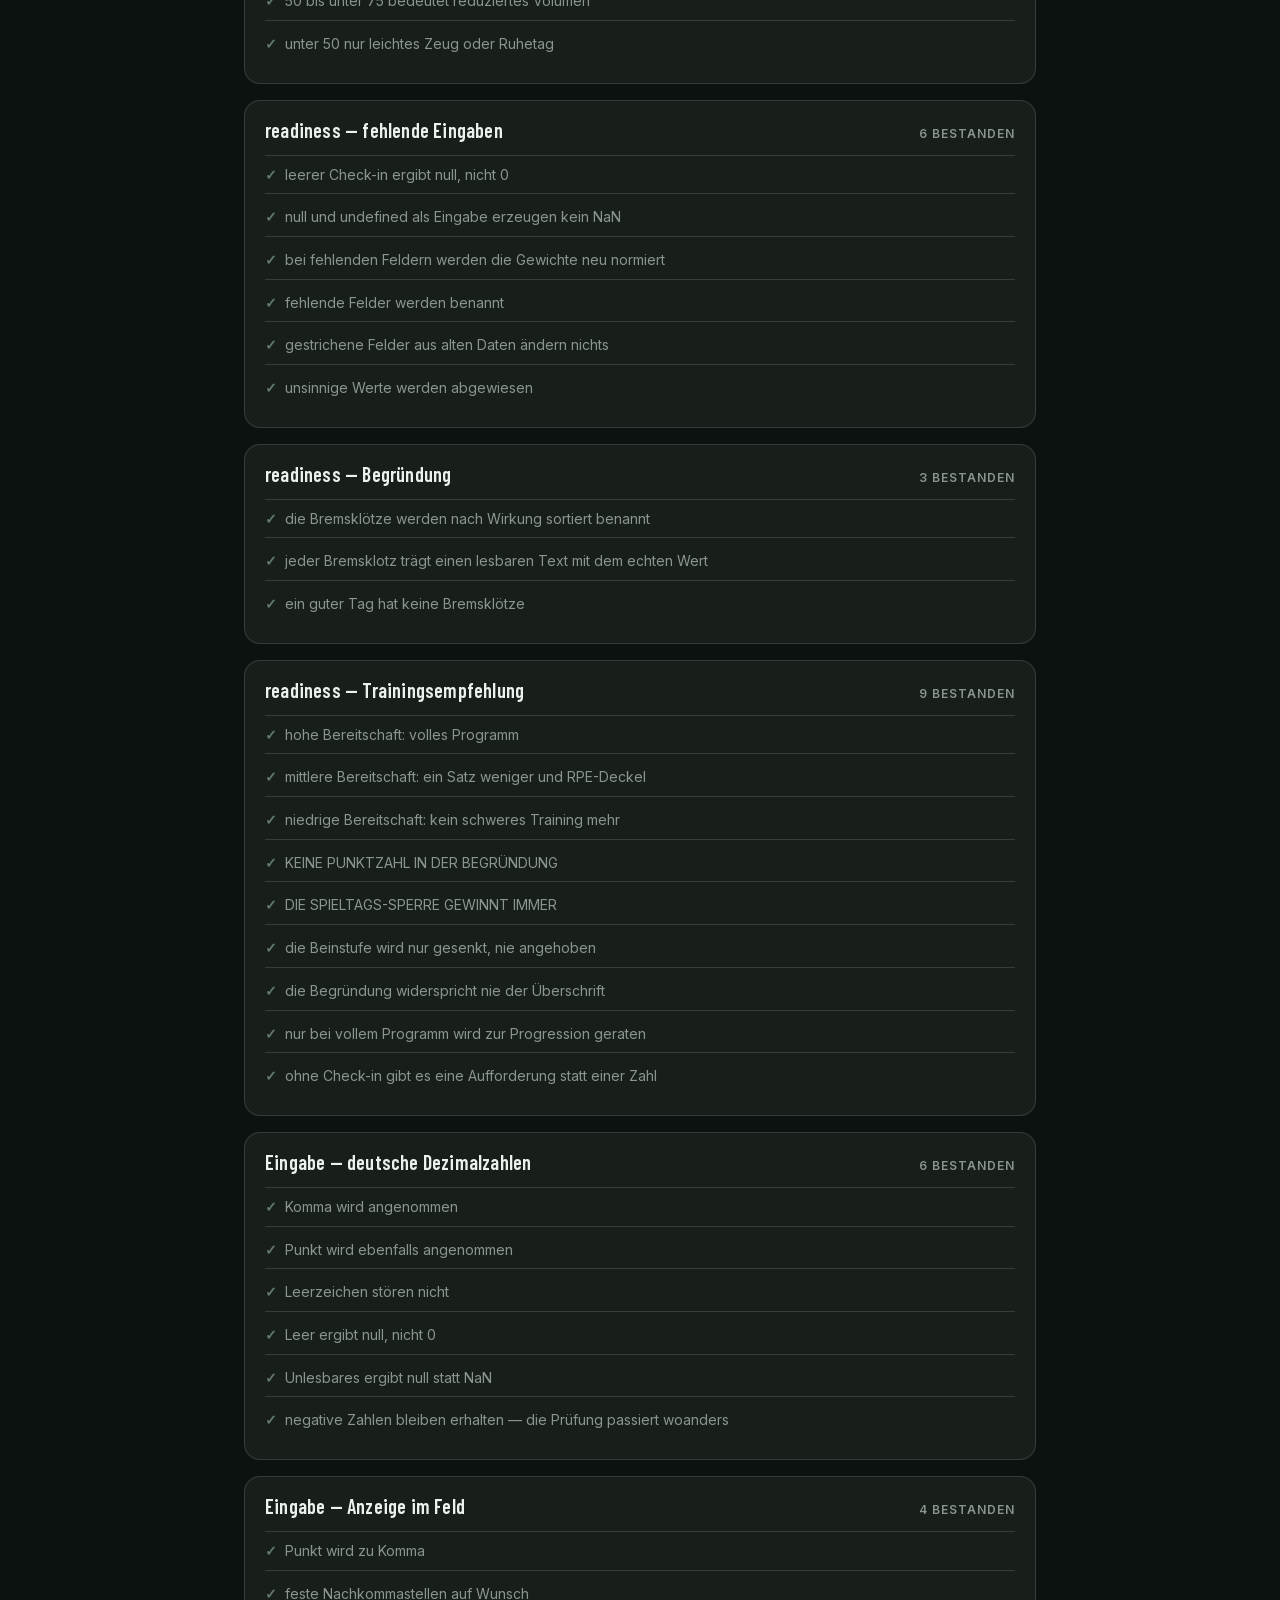
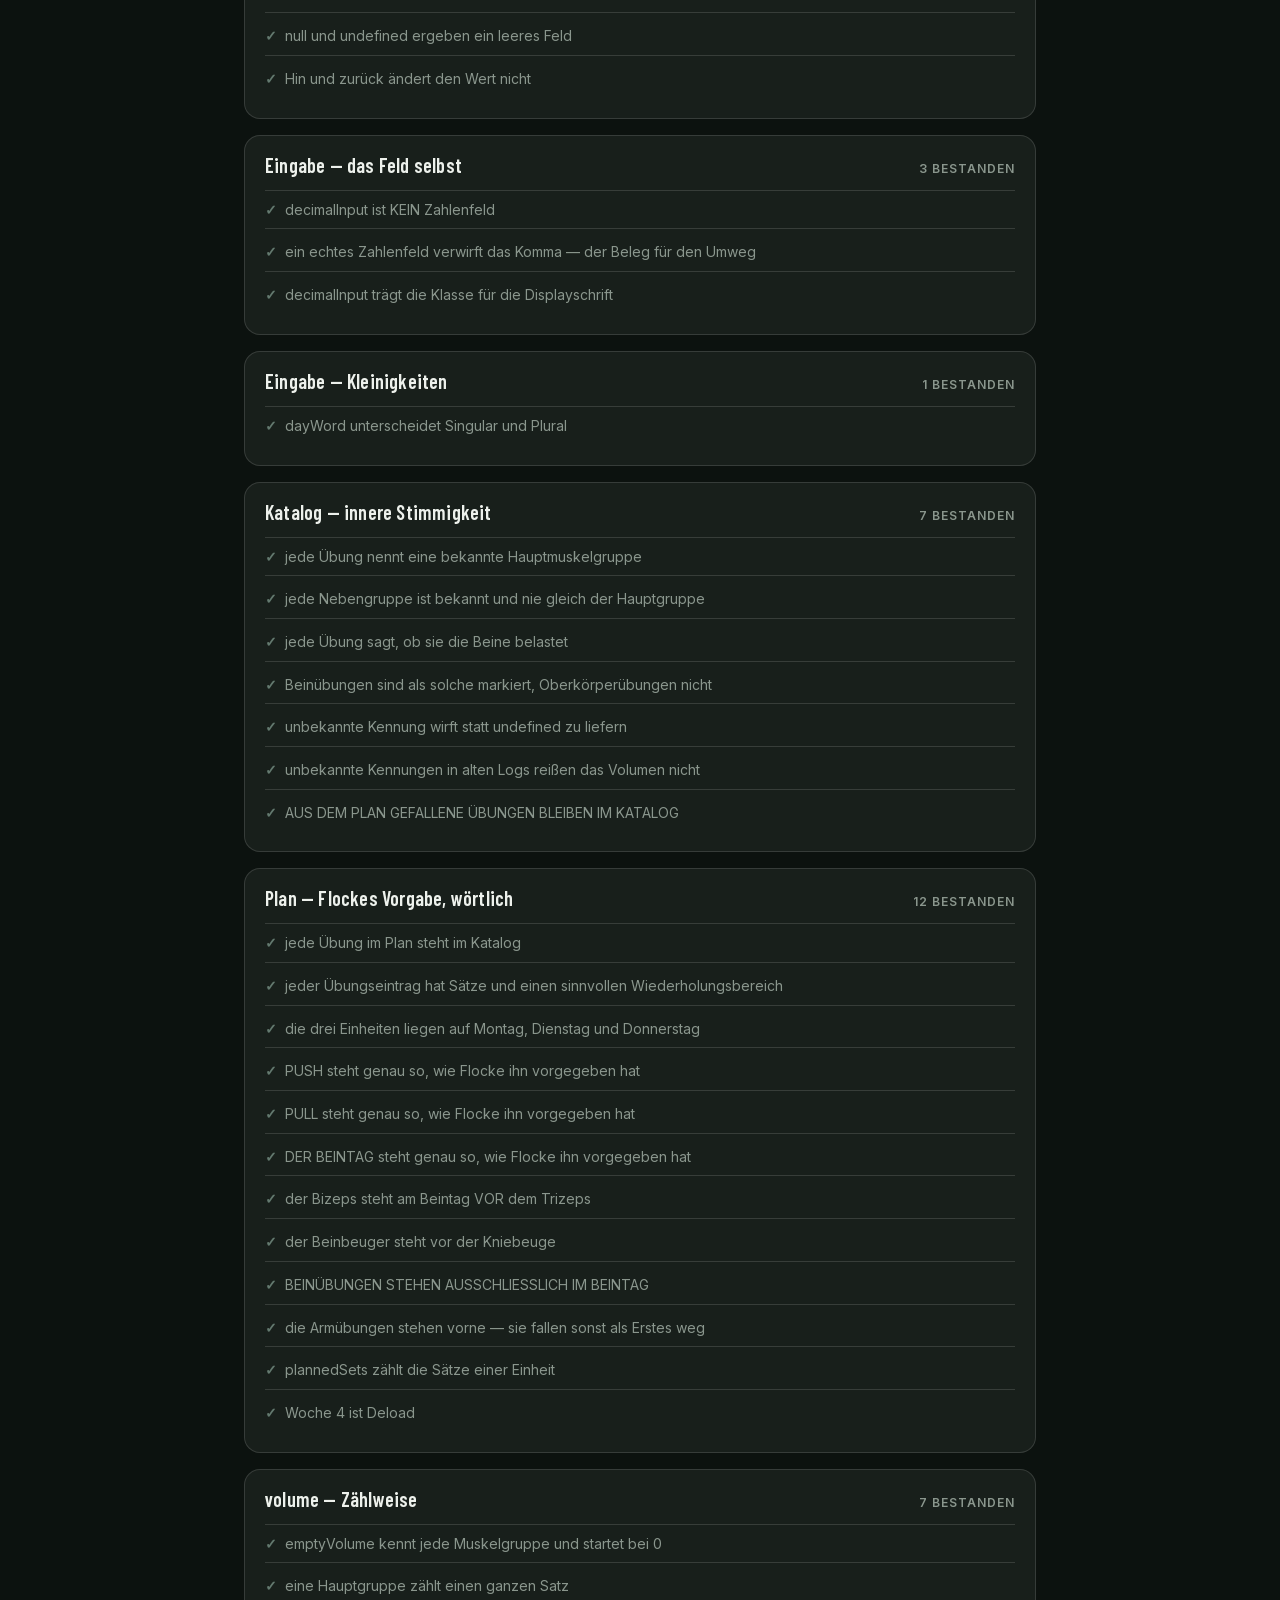
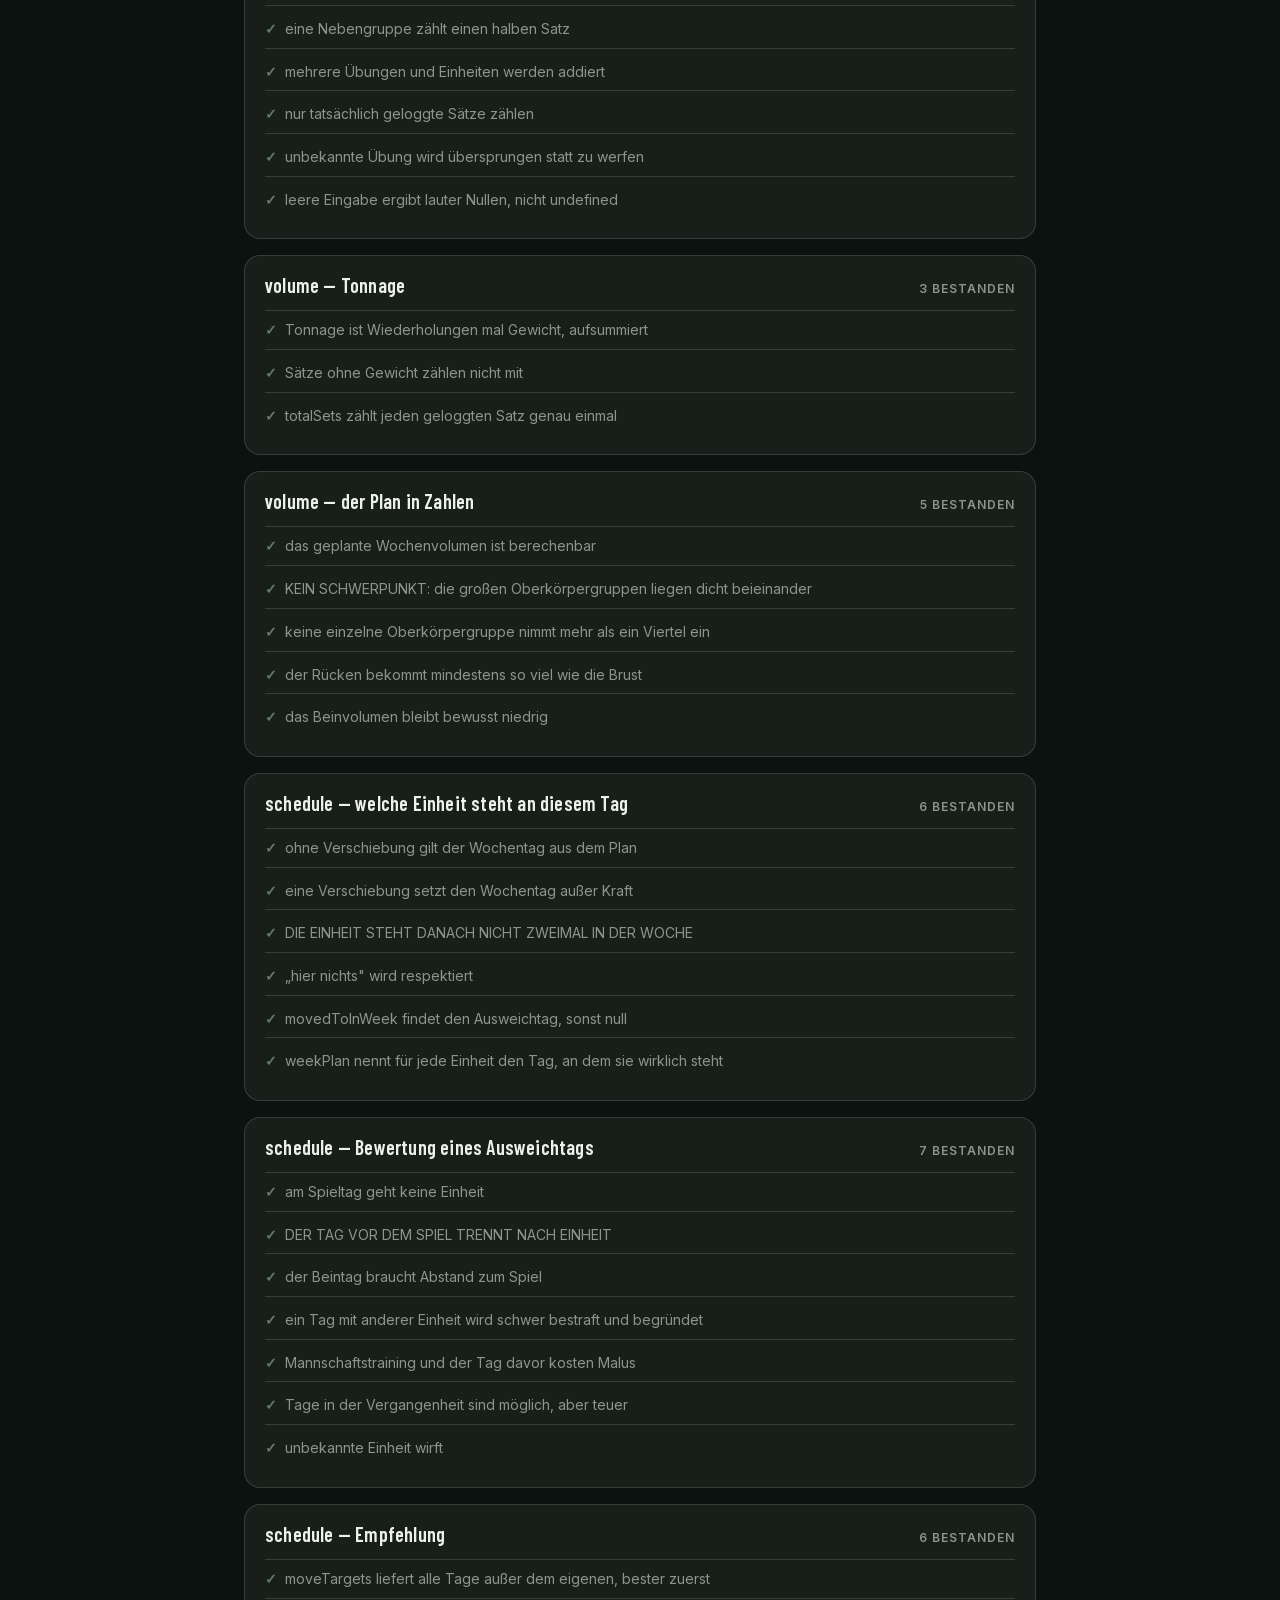
==== commit 0339745c: "Flutlicht Glas -- schwebende Leisten, Federn statt Uebergaenge, hell und dunkel Kopfzeile, Tab-Bar u" ====
--- a/tests.html
+++ b/tests.html
@@ -102,6 +102,7 @@
 
     // Jede neue Testdatei hier eintragen.
     const files = [
+      '/tests/motion.test.js',
       '/tests/dates.test.js',
       '/tests/energy.test.js',
       '/tests/planner.test.js',
--- a/css/tokens.css
+++ b/css/tokens.css
@@ -1,23 +1,41 @@
 /* ═══════════════════════════════════════════════════════════════════════════
-   Lebenstracker — Design-Tokens, Richtung "Flutlicht bei Nacht"
+   Lebenstracker — Design-Tokens, Richtung "Flutlicht Glas"
 
    Der Platz bleibt dunkel — grünstichiges Schwarz, kreideweiße Haarlinien wie
-   Spielfeldmarkierungen. Darüber liegt jetzt aber ein VOLLES Farbsystem: jeder
-   Zustand hat eine eigene Farbe, jede Messgröße einen eigenen Farbton.
-
-   Warum die Kehrtwende gegenüber dem ersten Entwurf: Flockes Vorgabe lautet
-   "man soll direkt erkennen, wenn was gut oder schlecht läuft". Ein
-   entsättigter Screen kann das nicht — die Abwesenheit von Farbe ist kein
-   Signal, das man aus dem Augenwinkel liest. Also drei klare Statusfarben und
-   sechs kategoriale Datenfarben.
-
-   Was BLEIBT: jeder Status trägt immer zusätzlich ein WORT. Farbe beschleunigt
-   das Erkennen, sie trägt die Information nicht allein. Und Schwellen in Charts
-   bleiben Referenzlinien, keine Farbwechsel der Marke.
-
-   Die Palette ist geprüft, nicht geschätzt:
+   Spielfeldmarkierungen, Natriumdampf als Signalfarbe. Darüber liegt jetzt ein
+   MATERIAL: durchscheinende Flächen mit einer hellen Oberkante, unter denen
+   der Inhalt hindurchläuft, statt undurchsichtiger Kästen, die ihn abschneiden.
+
+   Und die App kann jetzt HELL. Der Platz wird zum Tageslichtspiel: dieselbe
+   Struktur, dieselben Wörter, gedrehte Palette. Ein Trainingstracker wird auch
+   mittags auf dem Sportplatz aufgemacht, und dort ist ein schwarzer Screen
+   nicht dunkel, sondern spiegelnd.
+
+   ─── Drei Regeln zum Material ────────────────────────────────────────────────
+
+   1. GLAS TRÄGT NUR DIE LEISTEN, NICHT JEDE KARTE. Kopfzeile, Tab-Bar und
+      Fenster bekommen echte Unschärfe (backdrop-filter). Karten bekommen die
+      durchscheinende Fläche und die Lichtkante, aber KEINE Unschärfe: auf dem
+      Trends-Screen stehen ein Dutzend Karten übereinander, und ein Dutzend
+      Unschärfeflächen kosten auf dem iPhone sichtbar Bilder pro Sekunde. Über
+      dem festen Verlauf im Hintergrund sieht man den Unterschied nicht.
+
+   2. NIE HELLES GLAS AUF HELLEM GLAS. Zwei durchscheinende Flächen
+      übereinander sind nicht mehr lesbar. Deshalb gibt es --glass (Karte) und
+      --glass-strong (das, was auf einer Karte liegt) — und nichts darüber.
+
+   3. DIE LICHTKANTE IST OBEN. Eine Materialkante fängt Licht von oben; ein
+      Rahmen ringsum wäre wieder ein Kasten.
+
+   ─── Was NICHT angefasst wurde ───────────────────────────────────────────────
+
+   Die Statusfarben und die Messgrößenfarben. Sie sind nachgerechnet, nicht
+   geschätzt, und tragen die ganze Bedeutung der App:
+
        python3 tools/check_contrast.py
-   Jede Änderung an den Farbwerten unten erfordert einen erneuten Durchlauf.
+
+   Der Prüfer kennt jetzt BEIDE Paletten. Jede Änderung an einem Farbwert
+   unten erfordert einen erneuten Durchlauf — auch an der hellen.
    ═══════════════════════════════════════════════════════════════════════════ */
 
 /* ─── Schriften, lokal, keine externen Anfragen ─────────────────────────── */
@@ -39,9 +57,11 @@
 }
 
 :root {
+  color-scheme: dark;
+
   /* ═══ Farbe ══════════════════════════════════════════════════════════════
 
-     REGELN (aus tools/check_contrast.py, Abschnitt 4 — bitte einhalten,
+     REGELN (aus tools/check_contrast.py, Abschnitt 5 — bitte einhalten,
      sonst ist der Prüfbericht ungültig):
 
      1. Statusfarbe ist DREISTUFIG: --good / --ok / --bad. Nie eine vierte
@@ -51,14 +71,14 @@
         sie trägt nicht allein.
      3. Kategoriale Datenfarben (--c-…) gehören je einer MESSGRÖSSE, nicht
         einem Zustand. Gewicht ist immer blau, Schlaf immer violett — über
-        alle Screens hinweg.
+        alle Screens und über beide Paletten hinweg.
      4. Schwellen in Charts bleiben Referenzlinien. Position funktioniert
         bei jeder Farbfehlsichtigkeit, Farbe nicht.
      ════════════════════════════════════════════════════════════════════════ */
 
   /* Flächen — grünstichiges Schwarz, nie reines #000 */
   --pitch-900: #0C120F;          /* Seitenhintergrund */
-  --pitch-800: #131C17;          /* Kartenfläche */
+  --pitch-800: #131C17;          /* Kartenfläche (deckende Rückfallebene) */
   --pitch-700: #1B2620;          /* erhöhte Fläche, Eingabefelder */
   --pitch-600: #24322B;          /* Hover, gedrückter Zustand */
 
@@ -114,17 +134,47 @@
   --sodium-500: #FF8A1F;         /* 8.0:1 */
   --sodium-fill: rgba(255, 138, 31, 0.16);
   --sodium-glow: rgba(255, 138, 31, 0.32);
+  --sodium-ink: #180B01;         /* Schrift AUF Natrium */
 
   /* Alter Name, damit nichts still bricht — zeigt auf --bad-500. */
   --redcard-500: var(--bad-500);
 
+  /* ═══ Material ══════════════════════════════════════════════════════════
+
+     Glas ist eine HELLE Fläche mit wenig Deckkraft, kein grauer Kasten.
+     Der Unterschied ist der ganze Punkt: eine graue Fläche legt sich auf
+     den Hintergrund, eine helle mit Deckkraft lässt ihn durchscheinen. */
+
+  --glass: rgba(237, 241, 236, 0.055);        /* Karte */
+  --glass-strong: rgba(237, 241, 236, 0.10);  /* was AUF einer Karte liegt */
+  --glass-edge: rgba(237, 241, 236, 0.10);    /* Materialkante ringsum */
+  --glass-lip: rgba(255, 255, 255, 0.26);     /* Licht auf der Oberkante */
+  --chrome: rgba(11, 17, 14, 0.62);           /* schwebende Leisten */
+
+  --blur-chrome: blur(22px) saturate(180%);
+  --blur-sheet: blur(30px) saturate(180%);
+
+  --shadow-card: 0 10px 30px rgba(0, 0, 0, 0.28);
+  --shadow-float: 0 14px 40px rgba(0, 0, 0, 0.45);
+  --shadow-sheet: 0 -10px 60px rgba(0, 0, 0, 0.6);
+
+  /* Der Verlauf hinter allem: ein warmer Kegel oben rechts, ein kühler Pool
+     unten links. Er liegt FEST, der Inhalt läuft darüber — sonst wäre das
+     Glas kein Glas, sondern nur eine hellere Fläche. */
+  --backdrop:
+    radial-gradient(120% 52% at 78% -8%, rgba(255, 138, 31, 0.18), transparent 62%),
+    radial-gradient(100% 42% at 12% 104%, rgba(110, 231, 183, 0.11), transparent 60%),
+    linear-gradient(180deg, #0E1611 0%, #0C120F 42%, #080D0A 100%);
+
   /* Semantische Aliase */
   --bg: var(--pitch-900);
-  --surface: var(--pitch-800);
-  --surface-raised: var(--pitch-700);
+  --surface: var(--glass);
+  --surface-raised: var(--glass-strong);
+  --surface-solid: var(--pitch-800);   /* wenn wirklich deckend sein muss */
   --ink: var(--chalk-100);
   --ink-muted: var(--chalk-500);
   --accent: var(--sodium-500);
+  --accent-ink: var(--sodium-ink);
 
   /* ═══ Typografie ════════════════════════════════════════════════════════ */
 
@@ -144,12 +194,17 @@
   --text-lg: 1.25rem;    /* 20px — Kartenüberschrift */
   --text-xl: 1.75rem;    /* 28px — Screenüberschrift */
   --text-2xl: 2.75rem;   /* 44px — Kennzahl */
-  --text-hero: 4rem;     /* 64px — RESERVIERT für den Bereitschafts-Wert */
+  --text-hero: 4rem;     /* 64px — RESERVIERT für die zwei Held-Zahlen:
+                                    Bereitschaft und Trainingsdauer im
+                                    Abschlussbild */
 
   --leading-tight: 1.05;   /* Displayzahlen */
   --leading-snug: 1.3;     /* Überschriften */
   --leading-normal: 1.55;  /* Fließtext */
 
+  /* Laufweite ist GRÖSSENABHÄNGIG, nie ein Wert für alles: große Schrift
+     läuft optisch auseinander und will enger, kleine will Luft. */
+  --track-tight: -0.015em; /* Displayzahlen und große Überschriften */
   --track-wide: 0.08em;    /* Eyebrow-Labels in Versalien */
 
   /* ═══ Maße ══════════════════════════════════════════════════════════════ */
@@ -163,35 +218,162 @@
   --space-8: 2rem;      /* 32px */
   --space-12: 3rem;     /* 48px */
 
-  --radius-sm: 4px;     /* Datenenden von Balken */
-  --radius-md: 10px;    /* Karten, Eingabefelder */
-  --radius-lg: 16px;    /* Bereitschafts-Karte */
-  --radius-xl: 22px;    /* Overlay-Fenster */
+  /* Glas will größere Radien als ein Kasten — eine dünne Materialkante mit
+     10 px Rundung liest sich wie ein Rahmen, mit 18 px wie eine Scheibe. */
+  --radius-sm: 6px;     /* Datenenden von Balken */
+  --radius-md: 16px;    /* Eingabefelder, Knöpfe */
+  --radius-lg: 22px;    /* Karten */
+  --radius-xl: 30px;    /* Overlay-Fenster, schwebende Leisten */
   --radius-pill: 999px;
 
-  /* Overlay-Fenster: Verdunkelung dahinter und Schatten darunter. Ohne beides
-     schwebt das Fenster nicht, sondern klebt am Screen. */
-  --scrim: rgba(6, 10, 8, 0.72);
-  --shadow-sheet: 0 -8px 40px rgba(0, 0, 0, 0.55);
+  --scrim: rgba(4, 8, 6, 0.55);
 
   --tap-min: 48px;      /* Mindestgröße jeder Trefferfläche */
   --content-max: 34rem; /* Lesebreite, zentriert auf großen Displays */
-  --tabbar-h: 56px;
+  --tabbar-h: 58px;
 
   /* iPhone-Notch und Home-Indicator */
   --safe-top: env(safe-area-inset-top, 0px);
   --safe-bottom: env(safe-area-inset-bottom, 0px);
 
-  /* ═══ Bewegung ══════════════════════════════════════════════════════════ */
+  /* Höhe der schwebenden Leisten — der Inhalt braucht oben und unten
+     genau so viel Luft, sonst verschwindet er darunter. */
+  --topbar-h: 60px;
+  --tabbar-gap: 12px;
+
+  /* ═══ Bewegung ══════════════════════════════════════════════════════════
+
+     Für alles, was nur ein- oder ausblendet. Was man ANFASSEN kann, läuft
+     nicht über CSS, sondern über Federn in js/views/motion.js: eine
+     CSS-Transition rechnet stur zum Ziel und lässt sich nicht mitten im
+     Flug greifen und umdrehen. */
 
   --ease: cubic-bezier(0.2, 0, 0.2, 1);
+  --ease-out: cubic-bezier(0.16, 1, 0.3, 1);
   --dur-fast: 120ms;
   --dur-med: 240ms;
-}
-
+  --dur-press: 90ms;    /* Druckrückmeldung — muss sofort sein */
+}
+
+/* ═══════════════════════════════════════════════════════════════════════════
+   HELL — dieselbe App bei Tageslicht.
+
+   Kein invertiertes Dunkel: Glas wird bei Tageslicht HELLER und DICHTER,
+   nicht dunkler. Eine dunkle durchscheinende Fläche auf hellem Grund wirkt
+   wie ein Schatten, nicht wie Material.
+
+   Die Status- und Messgrößenfarben sind eigene Werte, keine gedrehten: das
+   Grün, das auf Schwarz mit 12:1 leuchtet, hat auf Weiß 1.6:1 und wäre
+   unlesbar. Beide Sätze sind in tools/check_contrast.py geprüft.
+   ═══════════════════════════════════════════════════════════════════════════ */
+
+[data-theme='light'] {
+  color-scheme: light;
+
+  --pitch-900: #EDF1EA;
+  --pitch-800: #FFFFFF;
+  --pitch-700: #E2E8DF;
+  --pitch-600: #D5DDD1;
+
+  --chalk-100: #0F1611;          /* Primärtext */
+  --chalk-500: #4E5951;          /* Labels, Sekundärtext */
+  --line-200: rgba(15, 22, 17, 0.12);
+  --line-300: rgba(15, 22, 17, 0.22);
+
+  --data-500: #6B7A71;
+
+  --good-500: #017209;
+  --ok-500: #6F3600;
+  --bad-500: #CA0F4D;
+
+  --good-fill: rgba(1, 114, 9, 0.10);
+  --ok-fill: rgba(111, 54, 0, 0.10);
+  --bad-fill: rgba(202, 15, 77, 0.10);
+
+  --good-edge: rgba(1, 114, 9, 0.40);
+  --ok-edge: rgba(111, 54, 0, 0.40);
+  --bad-edge: rgba(202, 15, 77, 0.42);
+
+  --c-weight: #0369A1;
+  --c-sleep: #7C3AED;
+  --c-ready: #017209;
+  --c-kcal: #A8480B;
+  --c-protein: #E50E98;
+  --c-volume: #7C7D0F;
+
+  --m-protein: #E50E98;
+  --m-carbs: #1180B5;
+  --m-fat: #7C7D0F;
+
+  --sodium-500: #A64B06;
+  --sodium-fill: rgba(166, 75, 6, 0.12);
+  --sodium-glow: rgba(166, 75, 6, 0.28);
+  --sodium-ink: #FFFFFF;
+
+  --glass: rgba(255, 255, 255, 0.60);
+  --glass-strong: rgba(255, 255, 255, 0.85);
+  --glass-edge: rgba(15, 22, 17, 0.10);
+  --glass-lip: rgba(255, 255, 255, 0.95);
+  --chrome: rgba(237, 241, 234, 0.68);
+
+  --shadow-card: 0 10px 26px rgba(24, 44, 32, 0.10);
+  --shadow-float: 0 14px 36px rgba(24, 44, 32, 0.16);
+  --shadow-sheet: 0 -10px 50px rgba(24, 44, 32, 0.20);
+
+  --backdrop:
+    radial-gradient(120% 52% at 78% -8%, rgba(255, 138, 31, 0.20), transparent 62%),
+    radial-gradient(100% 42% at 12% 104%, rgba(1, 114, 9, 0.11), transparent 60%),
+    linear-gradient(180deg, #F6F8F3 0%, #EDF1EA 46%, #E1E7DD 100%);
+
+  --scrim: rgba(30, 44, 36, 0.35);
+}
+
+/* ═══════════════════════════════════════════════════════════════════════════
+   Barrierefreiheit — drei unabhängige Signale, jedes für sich beachtet.
+   ═══════════════════════════════════════════════════════════════════════════ */
+
+/* Weniger Bewegung heißt nicht KEINE Rückmeldung, sondern eine sanftere:
+   Überblenden statt Schieben. Die Federn in js/views/motion.js springen
+   dann direkt auf den Zielwert. */
 @media (prefers-reduced-motion: reduce) {
   :root {
     --dur-fast: 0ms;
     --dur-med: 0ms;
-  }
-}
+    --dur-press: 0ms;
+  }
+}
+
+/* Weniger Transparenz: Glas wird milchig statt durchsichtig. Die Unschärfe
+   fällt weg, die Deckkraft steigt — dieselbe Struktur, nur dichter. */
+@media (prefers-reduced-transparency: reduce) {
+  :root {
+    --glass: var(--pitch-800);
+    --glass-strong: var(--pitch-700);
+    --chrome: var(--pitch-800);
+    --blur-chrome: none;
+    --blur-sheet: none;
+  }
+
+  [data-theme='light'] {
+    --glass: #FFFFFF;
+    --glass-strong: #F2F5F0;
+    --chrome: #FFFFFF;
+  }
+}
+
+/* Mehr Kontrast: nahezu deckende Flächen mit einer definierten Kante. */
+@media (prefers-contrast: more) {
+  :root {
+    --glass: var(--pitch-800);
+    --glass-strong: var(--pitch-700);
+    --glass-edge: var(--line-300);
+    --chrome: var(--pitch-900);
+    --ink-muted: #B3BEB6;
+  }
+
+  [data-theme='light'] {
+    --glass: #FFFFFF;
+    --glass-strong: #FFFFFF;
+    --ink-muted: #333D36;
+  }
+}
--- a/css/base.css
+++ b/css/base.css
@@ -189,9 +189,23 @@
   min-height: var(--tap-min);
   padding: var(--space-3);
   background: var(--surface-raised);
-  border: 1px solid var(--line-200);
+  border: 1px solid var(--glass-edge);
   border-radius: var(--radius-md);
+  box-shadow: inset 0 1px 0 var(--glass-lip);
   appearance: none;
+  transition: border-color var(--dur-fast) var(--ease),
+              box-shadow var(--dur-fast) var(--ease);
+}
+
+/* Das fokussierte Feld glüht im Flutlichtton, statt nur einen Rahmen zu
+   bekommen — auf Glas ist ein 1-px-Rahmen zu wenig Unterschied. */
+input[type='number']:focus,
+input[type='text']:focus,
+input[type='date']:focus,
+select:focus,
+textarea:focus {
+  border-color: var(--accent);
+  box-shadow: 0 0 0 3px var(--sodium-fill);
 }
 
 /* Zahlenfelder — auch die als type="text" gebauten Dezimalfelder, die ein
